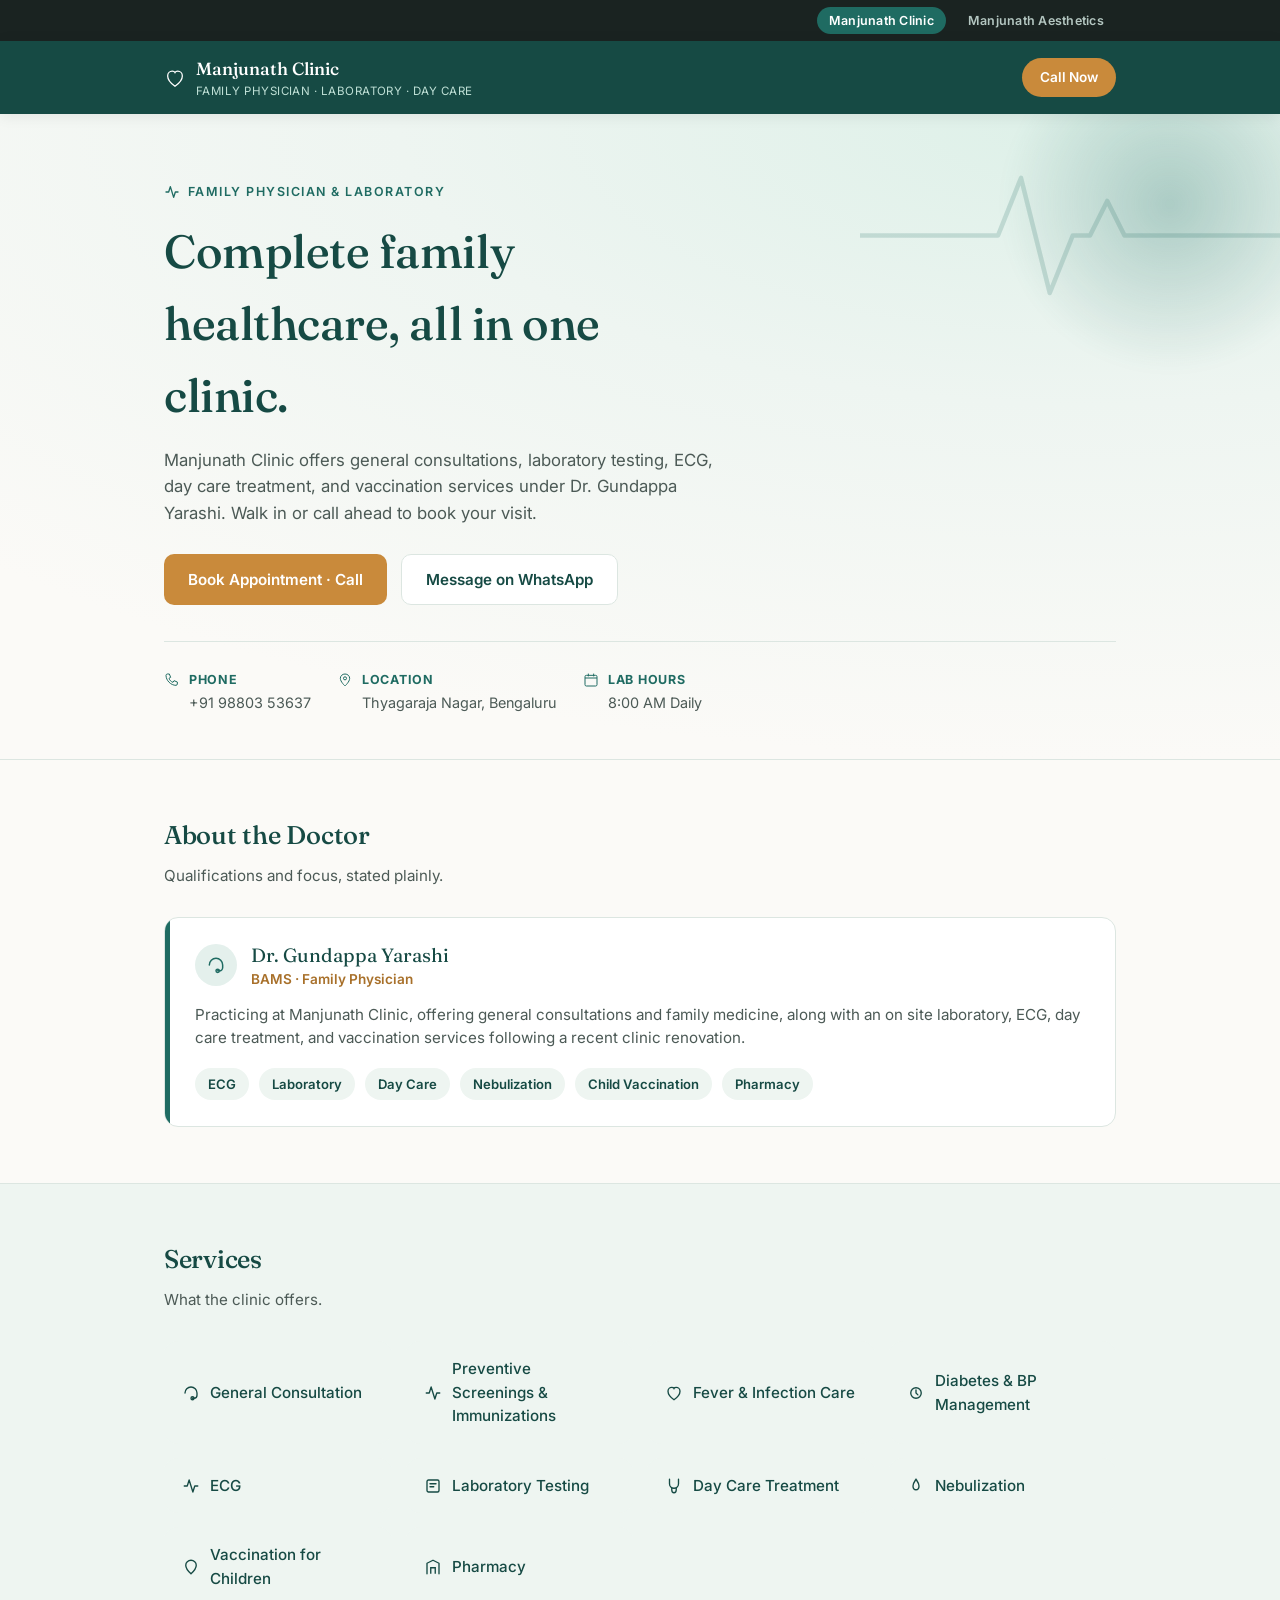
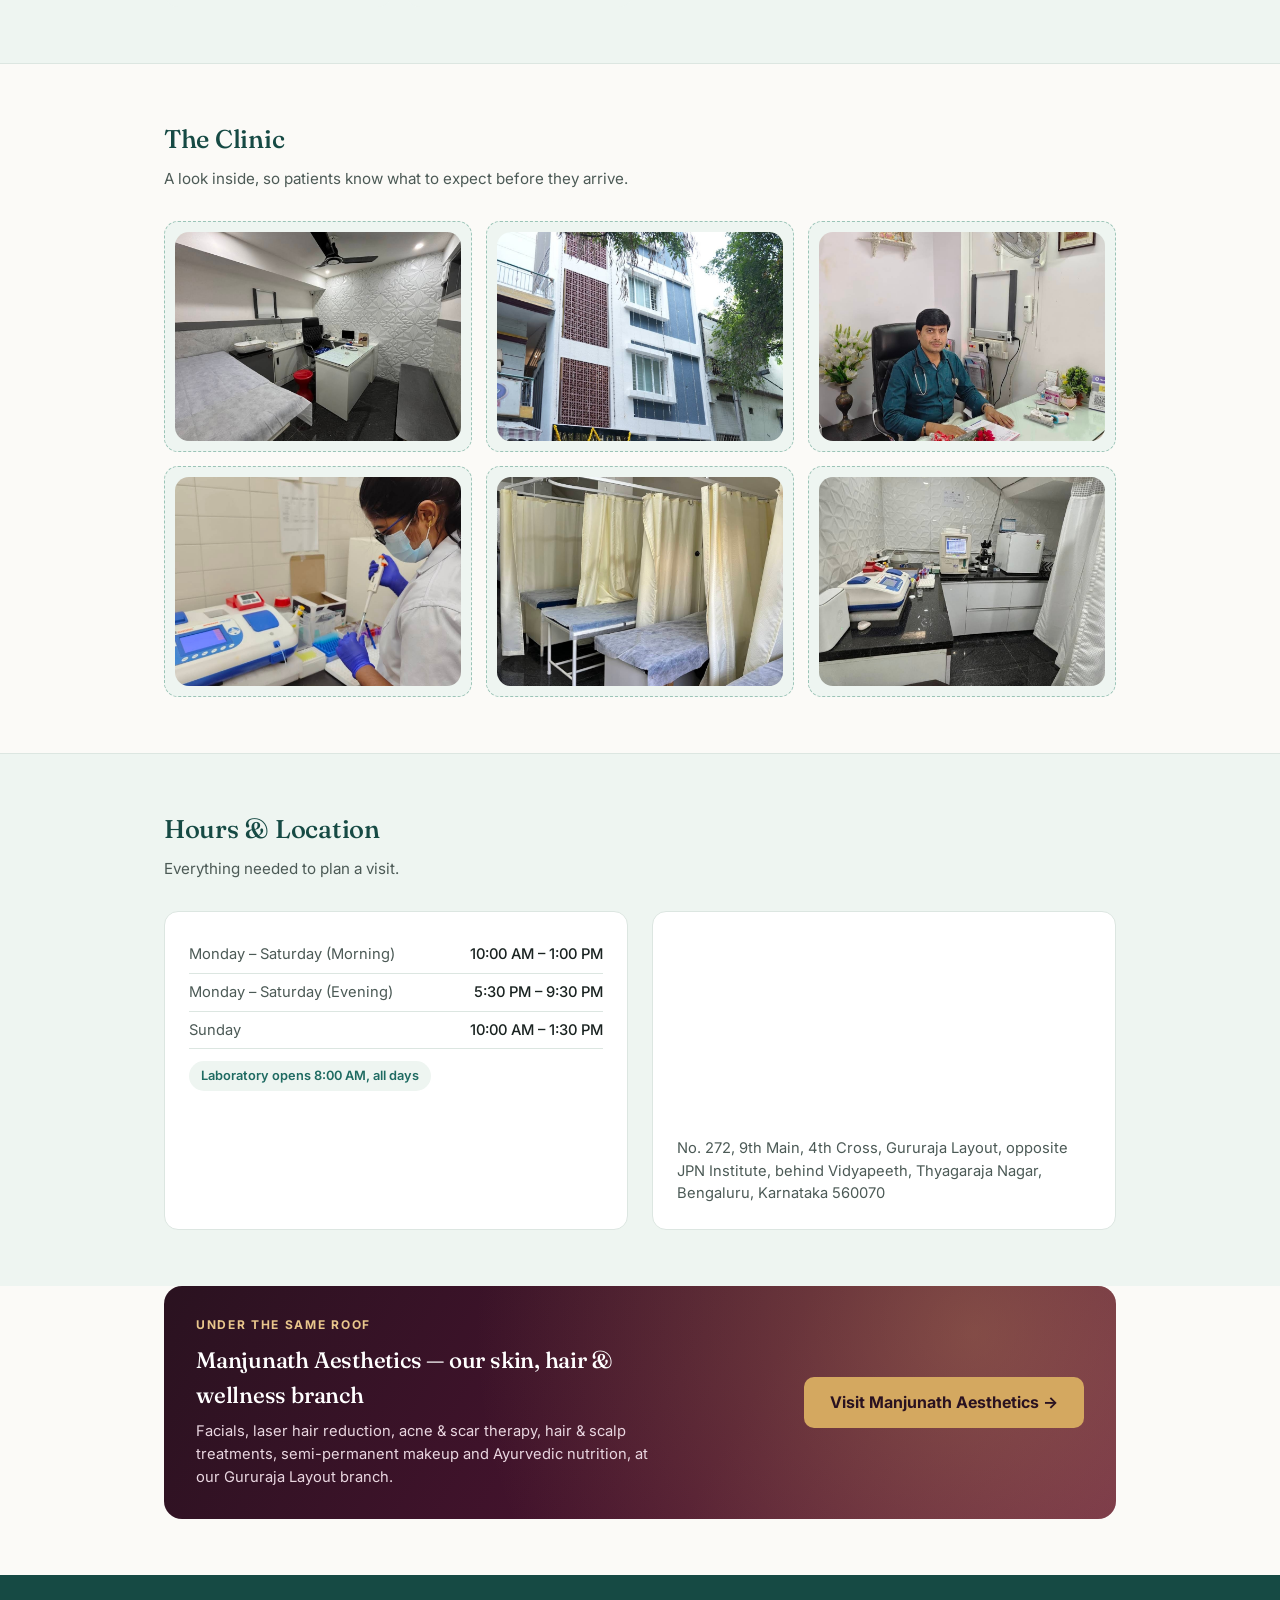
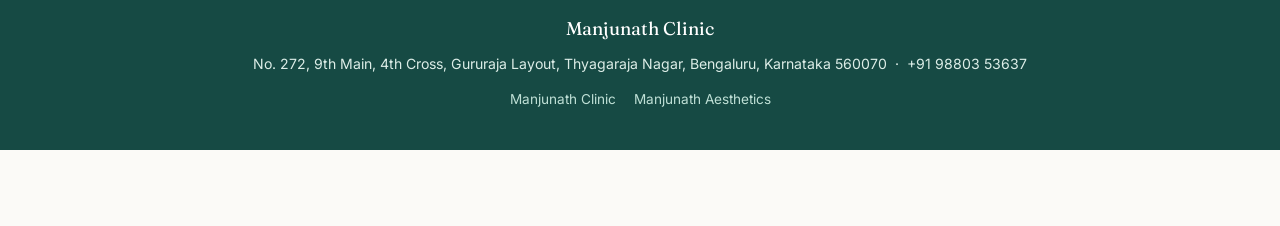
==== index.html @ acb688dc "Add files via upload" ====
<!DOCTYPE html>
<html lang="en">
<head>
<meta charset="UTF-8">
<meta name="viewport" content="width=device-width, initial-scale=1.0">
<title>Manjunath Clinic — Family Physician &amp; Laboratory, Bengaluru</title>
<meta name="description" content="Manjunath Clinic: general consultations, laboratory testing, ECG, day care treatment and vaccination under Dr. Gundappa Yarashi, Thyagaraja Nagar, Bengaluru.">
<link rel="preconnect" href="https://fonts.googleapis.com">
<link rel="preconnect" href="https://fonts.gstatic.com" crossorigin>
<link href="https://fonts.googleapis.com/css2?family=Fraunces:ital,opsz,wght@0,9..144,400;0,9..144,500;0,9..144,600;1,9..144,500&family=Inter:wght@400;500;600;700&display=swap" rel="stylesheet">
<style>
  :root {
    --teal-deep: #164A44;
    --teal-mid: #1F6B62;
    --teal-glow: rgba(31,107,98,0.28);
    --mint-bg: #EEF5F1;
    --paper: #FBFAF7;
    --ink: #1A2321;
    --ink-soft: #4C5A56;
    --amber: #C98A3B;
    --amber-deep: #A8702A;
    --amber-glow: rgba(201,138,59,0.35);
    --line: #DCE6E1;
    --radius: 14px;
  }

  * { box-sizing: border-box; margin: 0; padding: 0; }
  html { scroll-behavior: smooth; }

  body {
    font-family: 'Inter', sans-serif;
    background: var(--paper);
    color: var(--ink);
    line-height: 1.55;
    padding-bottom: 76px;
  }

  h1, h2, h3 { font-family: 'Fraunces', serif; color: var(--teal-deep); letter-spacing: -0.01em; }
  a { color: inherit; }
  img { max-width: 100%; display: block; }

  .wrap { max-width: 1000px; margin: 0 auto; padding: 0 24px; }

  /* ---------- Brand switcher nav ---------- */
  .brand-switch {
    background: var(--ink); color: #cfe3dd; font-size: 0.78rem; letter-spacing: 0.02em;
  }
  .brand-switch .wrap { display: flex; align-items: center; justify-content: flex-end; gap: 10px; padding: 7px 24px; }
  .brand-switch a {
    text-decoration: none; padding: 4px 12px; border-radius: 999px; font-weight: 600;
    transition: background 0.2s ease, color 0.2s ease;
  }
  .brand-switch a.current { background: var(--teal-mid); color: #fff; }
  .brand-switch a:not(.current) { color: #cfe3dd; opacity: 0.85; }
  .brand-switch a:not(.current):hover { opacity: 1; text-decoration: underline; }

  header.top { background: var(--teal-deep); color: #fff; padding: 14px 0; position: sticky; top: 0; z-index: 60; box-shadow: 0 2px 14px rgba(0,0,0,0.08); }
  header.top .wrap { display: flex; justify-content: space-between; align-items: center; gap: 12px; }
  header.top .brand { display: flex; align-items: center; gap: 10px; font-family: 'Fraunces', serif; font-size: 1.1rem; font-weight: 500; }
  header.top .brand span { display: block; font-family: 'Inter', sans-serif; font-size: 0.72rem; color: #BFE0D6; font-weight: 400; letter-spacing: 0.04em; text-transform: uppercase; }

  .call-pill {
    background: var(--amber); color: #fff; padding: 9px 18px; border-radius: 999px;
    font-size: 0.85rem; font-weight: 600; text-decoration: none; white-space: nowrap;
    transition: transform 0.2s ease, box-shadow 0.2s ease; animation: pulseGlow 2.6s ease-in-out infinite;
  }
  .call-pill:hover { transform: translateY(-2px) scale(1.04); }

  .hero {
    position: relative; padding: 68px 0 44px;
    background: radial-gradient(120% 100% at 85% 0%, #DDF0E8 0%, var(--mint-bg) 45%, var(--paper) 100%);
    border-bottom: 1px solid var(--line); overflow: hidden; perspective: 1000px;
  }
  .pulse-bg { position: absolute; top: 18px; right: -40px; width: 460px; max-width: 60%; opacity: 0.18; pointer-events: none; animation: floatY 6s ease-in-out infinite; }
  .hero .inner { position: relative; z-index: 1; transition: transform 0.25s ease-out; will-change: transform; }
  .hero .glow-orb {
    position: absolute; width: 340px; height: 340px; border-radius: 50%;
    background: radial-gradient(circle, var(--teal-glow) 0%, transparent 70%);
    top: -80px; right: -60px; filter: blur(6px); animation: floatY 8s ease-in-out infinite; pointer-events: none;
  }

  @keyframes floatY { 0%, 100% { transform: translateY(0); } 50% { transform: translateY(-14px); } }
  @keyframes pulseGlow { 0%, 100% { box-shadow: 0 0 0 0 var(--amber-glow); } 50% { box-shadow: 0 0 0 10px rgba(201,138,59,0); } }
  @keyframes fadeUp { from { opacity: 0; transform: translateY(18px); } to { opacity: 1; transform: translateY(0); } }
  @media (prefers-reduced-motion: reduce) {
    .pulse-bg, .call-pill, .sticky-call a, .glow-orb { animation: none !important; }
    .hero .inner { transition: none !important; transform: none !important; }
    * { transition: none !important; animation: none !important; }
  }

  .hero .eyebrow { display: inline-flex; align-items: center; gap: 8px; font-size: 0.78rem; text-transform: uppercase; letter-spacing: 0.12em; color: var(--teal-mid); font-weight: 600; margin-bottom: 14px; }
  .hero h1 { font-size: clamp(2rem, 5vw, 2.9rem); font-weight: 500; max-width: 16ch; margin-bottom: 16px; }
  .hero p.lede { font-size: 1.05rem; color: var(--ink-soft); max-width: 52ch; margin-bottom: 28px; }

  .cta-row { display: flex; gap: 14px; flex-wrap: wrap; }
  .btn {
    display: inline-flex; align-items: center; gap: 8px; padding: 13px 24px; border-radius: 10px;
    font-weight: 600; font-size: 0.95rem; text-decoration: none;
    transition: transform 0.2s ease, box-shadow 0.2s ease;
  }
  .btn:hover { transform: translateY(-3px); }
  .btn-primary { background: var(--amber); color: #fff; }
  .btn-primary:hover { box-shadow: 0 14px 26px rgba(168,112,42,0.32); }
  .btn-secondary { background: #fff; color: var(--teal-deep); border: 1.5px solid var(--line); }
  .btn-secondary:hover { box-shadow: 0 10px 20px rgba(22,74,68,0.12); border-color: var(--teal-mid); }

  .strip { display: flex; flex-wrap: wrap; gap: 26px; margin-top: 36px; padding-top: 28px; border-top: 1px solid var(--line); font-size: 0.9rem; color: var(--ink-soft); }
  .strip .item { display: flex; align-items: flex-start; gap: 9px; }
  .strip svg { flex-shrink: 0; margin-top: 2px; }
  .strip div strong { display: block; color: var(--teal-mid); font-size: 0.78rem; text-transform: uppercase; letter-spacing: 0.06em; margin-bottom: 3px; }

  section { padding: 56px 0; }
  section h2 { font-size: 1.6rem; font-weight: 500; margin-bottom: 8px; }
  section .section-note { color: var(--ink-soft); font-size: 0.95rem; margin-bottom: 30px; max-width: 56ch; }

  .reveal { opacity: 0; transform: translateY(22px); transition: opacity 0.7s ease, transform 0.7s ease; }
  .reveal.is-visible { opacity: 1; transform: translateY(0); }

  .about-card {
    position: relative; background: #fff; border: 1px solid var(--line); border-radius: var(--radius);
    padding: 26px 26px 26px 30px; overflow: hidden; display: flex; gap: 24px; flex-wrap: wrap; align-items: flex-start;
    transition: transform 0.25s ease, box-shadow 0.25s ease;
  }
  .about-card::before { content: ""; position: absolute; left: 0; top: 0; bottom: 0; width: 5px; background: var(--teal-mid); }
  .about-card:hover { transform: translateY(-5px); box-shadow: 0 18px 34px rgba(22,74,68,0.14); }
  .about-card .about-photo {
    width: 128px; height: 128px; border-radius: 50%; overflow: hidden; flex-shrink: 0;
    border: 3px solid #fff; box-shadow: 0 0 0 3px var(--mint-bg), 0 10px 24px rgba(22,74,68,0.16);
  }
  .about-card .about-photo img { width: 100%; height: 100%; object-fit: cover; }
  .about-card .about-body { flex: 1; min-width: 220px; }
  .about-card .top-row { display: flex; align-items: flex-start; gap: 14px; margin-bottom: 12px; }
  .about-card .icon-badge {
    width: 42px; height: 42px; border-radius: 999px; background: #E4F0EC;
    display: flex; align-items: center; justify-content: center; flex-shrink: 0; transition: transform 0.25s ease;
  }
  .about-card:hover .icon-badge { transform: scale(1.12) rotate(-4deg); }
  .about-card .name { font-family: 'Fraunces', serif; font-size: 1.2rem; color: var(--teal-deep); line-height: 1.2; }
  .about-card .qual { font-size: 0.85rem; color: var(--amber-deep); font-weight: 600; margin-top: 2px; }
  .about-card p { color: var(--ink-soft); font-size: 0.95rem; }

  .facility-badges { display: flex; flex-wrap: wrap; gap: 10px; margin-top: 18px; }
  .facility-badges span {
    background: var(--mint-bg); color: var(--teal-deep); font-size: 0.82rem; font-weight: 600;
    padding: 6px 13px; border-radius: 999px; transition: transform 0.2s ease, background 0.2s ease;
  }
  .facility-badges span:hover { transform: translateY(-2px); background: #DCEBE4; }

  .services-list { display: grid; grid-template-columns: repeat(auto-fit, minmax(200px, 1fr)); gap: 14px; }
  .service-item {
    display: flex; align-items: center; gap: 10px; background: var(--mint-bg); border-radius: var(--radius);
    padding: 16px 18px; font-size: 0.95rem; font-weight: 500; color: var(--teal-deep);
    transition: transform 0.2s ease, background 0.2s ease, box-shadow 0.2s ease;
  }
  .service-item:hover { transform: translateY(-3px); background: #fff; box-shadow: 0 12px 22px rgba(22,74,68,0.12); }
  .service-item svg { flex-shrink: 0; transition: transform 0.2s ease; }
  .service-item:hover svg { transform: scale(1.12); }

  .gallery { display: grid; grid-template-columns: repeat(3, 1fr); gap: 14px; }
  .gallery .photo {
    aspect-ratio: 4 / 3; border-radius: var(--radius); background: var(--mint-bg);
    border: 1px dashed #9BC4B7; display: flex; align-items: center; justify-content: center;
    color: var(--teal-mid); font-size: 0.8rem; text-align: center; padding: 10px; overflow: hidden;
    transition: transform 0.25s ease, box-shadow 0.25s ease;
  }
  .gallery .photo:hover { transform: translateY(-4px) scale(1.01); box-shadow: 0 16px 28px rgba(22,74,68,0.16); }
  .gallery img { width: 100%; height: 100%; object-fit: cover; border-radius: var(--radius); transition: transform 0.5s ease; }
  .gallery .photo:hover img { transform: scale(1.08); }

  .hours-location { display: grid; grid-template-columns: 1fr 1fr; gap: 24px; }
  .hours-card, .map-card { background: #fff; border: 1px solid var(--line); border-radius: var(--radius); padding: 24px; transition: box-shadow 0.25s ease; }
  .hours-card:hover, .map-card:hover { box-shadow: 0 14px 26px rgba(22,74,68,0.1); }
  .hours-card table { width: 100%; border-collapse: collapse; font-size: 0.92rem; }
  .hours-card td { padding: 7px 0; border-bottom: 1px solid var(--line); color: var(--ink-soft); }
  .hours-card td:last-child { text-align: right; color: var(--ink); font-weight: 500; }
  .hours-card .lab-note { display: inline-block; margin-top: 12px; font-size: 0.8rem; font-weight: 600; color: var(--teal-mid); background: var(--mint-bg); padding: 5px 12px; border-radius: 999px; }
  .map-card iframe { width: 100%; height: 180px; border: 0; border-radius: 10px; margin-bottom: 14px; }
  .map-card address { font-style: normal; color: var(--ink-soft); font-size: 0.92rem; }

  .sister-banner {
    background: linear-gradient(120deg, #2A1220 0%, #4A1330 60%, #6B2545 100%);
    border-radius: 18px; padding: 30px 32px; color: #fff; display: flex; align-items: center;
    justify-content: space-between; gap: 24px; flex-wrap: wrap; position: relative; overflow: hidden;
  }
  .sister-banner::after {
    content: ""; position: absolute; inset: 0; background: radial-gradient(circle at 85% 20%, rgba(212,168,96,0.35), transparent 60%);
  }
  .sister-banner .txt { position: relative; z-index: 1; max-width: 46ch; }
  .sister-banner .txt .eyebrow2 { font-size: 0.75rem; text-transform: uppercase; letter-spacing: 0.14em; color: #E9C68C; font-weight: 700; margin-bottom: 8px; }
  .sister-banner h3 { color: #fff; font-size: 1.4rem; font-weight: 500; margin-bottom: 8px; }
  .sister-banner p { color: #E9D6E0; font-size: 0.92rem; }
  .sister-banner .btn-gold {
    position: relative; z-index: 1; background: #D4A860; color: #2A1220; font-weight: 700; padding: 13px 26px;
    border-radius: 10px; text-decoration: none; white-space: nowrap; transition: transform 0.2s ease, box-shadow 0.2s ease;
  }
  .sister-banner .btn-gold:hover { transform: translateY(-3px); box-shadow: 0 14px 26px rgba(212,168,96,0.4); }

  footer { background: var(--teal-deep); color: #DCEDE7; padding: 40px 0; text-align: center; font-size: 0.88rem; }
  footer .brand { font-family: 'Fraunces', serif; color: #fff; font-size: 1.15rem; margin-bottom: 10px; }
  footer .foot-links { margin-top: 14px; display: flex; justify-content: center; gap: 18px; font-size: 0.85rem; }
  footer .foot-links a { text-decoration: none; color: #BFE0D6; transition: color 0.2s ease; }
  footer .foot-links a:hover { color: #fff; text-decoration: underline; }

  .sticky-call { display: none; position: fixed; bottom: 0; left: 0; right: 0; background: var(--teal-deep); padding: 12px 16px; z-index: 50; box-shadow: 0 -4px 14px rgba(0,0,0,0.12); }
  .sticky-call a { display: block; text-align: center; background: var(--amber); color: #fff; padding: 13px; border-radius: 10px; font-weight: 600; text-decoration: none; font-size: 0.95rem; }

  @media (max-width: 640px) {
    .hours-location { grid-template-columns: 1fr; }
    .gallery { grid-template-columns: repeat(2, 1fr); }
    .sticky-call { display: block; }
    body { padding-bottom: 78px; }
    header.top .call-pill { display: none; }
    .pulse-bg { top: -10px; opacity: 0.12; }
    .about-card { flex-direction: column; align-items: flex-start; }
    .sister-banner { padding: 26px 22px; }
    .brand-switch .wrap { justify-content: center; }
  }
</style>
</head>
<body>

<div class="brand-switch">
  <div class="wrap">
    <a class="current" href="index.html">Manjunath Clinic</a>
    <a href="aesthetics.html">Manjunath Aesthetics</a>
  </div>
</div>

<header class="top">
  <div class="wrap">
    <div class="brand">
      <svg width="22" height="22" viewBox="0 0 24 24" fill="none" xmlns="http://www.w3.org/2000/svg"><path d="M12 21C12 21 4 15.5 4 9.8C4 6.6 6.4 4.5 9 4.5C10.5 4.5 11.6 5.2 12 6C12.4 5.2 13.5 4.5 15 4.5C17.6 4.5 20 6.6 20 9.8C20 15.5 12 21 12 21Z" stroke="#fff" stroke-width="1.4"/></svg>
      <div>Manjunath Clinic<span>Family Physician · Laboratory · Day Care</span></div>
    </div>
    <a class="call-pill" href="tel:+919880353637">Call Now</a>
  </div>
</header>

<section class="hero">
  <div class="glow-orb"></div>
  <svg class="pulse-bg" viewBox="0 0 400 160" fill="none" xmlns="http://www.w3.org/2000/svg">
    <path d="M0 90 H120 L140 40 L165 140 L185 90 L200 90 L215 60 L230 90 H400" stroke="#1F6B62" stroke-width="4" fill="none" stroke-linecap="round" stroke-linejoin="round"/>
  </svg>
  <div class="wrap inner">
    <div class="eyebrow">
      <svg width="16" height="16" viewBox="0 0 24 24" fill="none"><path d="M3 12H7L9.5 4L14.5 20L17 12H21" stroke="#1F6B62" stroke-width="2" stroke-linecap="round" stroke-linejoin="round"/></svg>
      Family Physician &amp; Laboratory
    </div>
    <h1>Complete family healthcare, all in one clinic.</h1>
    <p class="lede">Manjunath Clinic offers general consultations, laboratory testing, ECG, day care treatment, and vaccination services under Dr. Gundappa Yarashi. Walk in or call ahead to book your visit.</p>
    <div class="cta-row">
      <a class="btn btn-primary" href="tel:+919880353637">Book Appointment · Call</a>
      <a class="btn btn-secondary" href="https://wa.me/919880353637" target="_blank" rel="noopener">Message on WhatsApp</a>
    </div>
    <div class="strip">
      <div class="item">
        <svg width="16" height="16" viewBox="0 0 24 24" fill="none"><path d="M3 5C3 3.9 3.9 3 5 3H8L10 8L7.5 9.5C8.5 12.5 10.5 14.5 13.5 15.5L15 13L20 15V18C20 19.1 19.1 20 18 20C10.3 20 3 12.7 3 5Z" stroke="#1F6B62" stroke-width="1.5"/></svg>
        <div><strong>Phone</strong>+91 98803 53637</div>
      </div>
      <div class="item">
        <svg width="16" height="16" viewBox="0 0 24 24" fill="none"><path d="M12 21C12 21 19 14.5 19 9.5C19 5.9 15.9 3 12 3C8.1 3 5 5.9 5 9.5C5 14.5 12 21 12 21Z" stroke="#1F6B62" stroke-width="1.5"/><circle cx="12" cy="9.5" r="2.3" stroke="#1F6B62" stroke-width="1.5"/></svg>
        <div><strong>Location</strong>Thyagaraja Nagar, Bengaluru</div>
      </div>
      <div class="item">
        <svg width="16" height="16" viewBox="0 0 24 24" fill="none"><rect x="3" y="5" width="18" height="16" rx="2" stroke="#1F6B62" stroke-width="1.5"/><path d="M3 9H21" stroke="#1F6B62" stroke-width="1.5"/><path d="M8 3V6" stroke="#1F6B62" stroke-width="1.5" stroke-linecap="round"/><path d="M16 3V6" stroke="#1F6B62" stroke-width="1.5" stroke-linecap="round"/></svg>
        <div><strong>Lab Hours</strong>8:00 AM Daily</div>
      </div>
    </div>
  </div>
</section>

<section id="about">
  <div class="wrap reveal">
    <h2>About the Doctor</h2>
    <p class="section-note">Qualifications and focus, stated plainly.</p>
    <div class="about-card">
      <div class="about-photo"><img src="images/doctor.jpg" alt="Dr. Gundappa Yarashi" onerror="this.parentElement.style.display='none';"></div>
      <div class="about-body">
        <div class="top-row">
          <div class="icon-badge"><svg viewBox="0 0 24 24" fill="none" width="20" height="20"><path d="M4 12C4 7.6 7.6 4 12 4C16.4 4 20 7.6 20 12V15C20 17.2 18.2 19 16 19H14" stroke="#1F6B62" stroke-width="1.8" stroke-linecap="round"/><circle cx="14" cy="19" r="2" stroke="#1F6B62" stroke-width="1.8"/></svg></div>
          <div>
            <div class="name">Dr. Gundappa Yarashi</div>
            <div class="qual">BAMS · Family Physician</div>
          </div>
        </div>
        <p>Practicing at Manjunath Clinic, offering general consultations and family medicine, along with an on site laboratory, ECG, day care treatment, and vaccination services following a recent clinic renovation.</p>
        <div class="facility-badges">
          <span>ECG</span>
          <span>Laboratory</span>
          <span>Day Care</span>
          <span>Nebulization</span>
          <span>Child Vaccination</span>
          <span>Pharmacy</span>
        </div>
      </div>
    </div>
  </div>
</section>

<section id="services" style="background:var(--mint-bg); border-top:1px solid var(--line); border-bottom:1px solid var(--line);">
  <div class="wrap reveal">
    <h2>Services</h2>
    <p class="section-note">What the clinic offers.</p>
    <div class="services-list">
      <div class="service-item"><svg width="18" height="18" viewBox="0 0 24 24" fill="none"><path d="M4 12C4 7.6 7.6 4 12 4C16.4 4 20 7.6 20 12V15C20 17.2 18.2 19 16 19H14" stroke="#164A44" stroke-width="1.8" stroke-linecap="round"/><circle cx="14" cy="19" r="2" stroke="#164A44" stroke-width="1.8"/></svg>General Consultation</div>
      <div class="service-item"><svg width="18" height="18" viewBox="0 0 24 24" fill="none"><path d="M3 12H7L9.5 4L14.5 20L17 12H21" stroke="#164A44" stroke-width="1.8" stroke-linecap="round" stroke-linejoin="round"/></svg>Preventive Screenings &amp; Immunizations</div>
      <div class="service-item"><svg width="18" height="18" viewBox="0 0 24 24" fill="none"><path d="M12 21C12 21 4 15.5 4 9.8C4 6.6 6.4 4.5 9 4.5C10.5 4.5 11.6 5.2 12 6C12.4 5.2 13.5 4.5 15 4.5C17.6 4.5 20 6.6 20 9.8C20 15.5 12 21 12 21Z" stroke="#164A44" stroke-width="1.8"/></svg>Fever &amp; Infection Care</div>
      <div class="service-item"><svg width="18" height="18" viewBox="0 0 24 24" fill="none"><circle cx="12" cy="12" r="7" stroke="#164A44" stroke-width="1.8"/><path d="M12 8V12L14.5 14.5" stroke="#164A44" stroke-width="1.8" stroke-linecap="round"/></svg>Diabetes &amp; BP Management</div>
      <div class="service-item"><svg width="18" height="18" viewBox="0 0 24 24" fill="none"><path d="M3 12H7L9.5 4L14.5 20L17 12H21" stroke="#164A44" stroke-width="1.8" stroke-linecap="round" stroke-linejoin="round"/></svg>ECG</div>
      <div class="service-item"><svg width="18" height="18" viewBox="0 0 24 24" fill="none"><rect x="4" y="4" width="16" height="16" rx="2" stroke="#164A44" stroke-width="1.8"/><path d="M8 9H16M8 13H13" stroke="#164A44" stroke-width="1.8" stroke-linecap="round"/></svg>Laboratory Testing</div>
      <div class="service-item"><svg width="18" height="18" viewBox="0 0 24 24" fill="none"><path d="M6 3V9C6 12.3 8.7 15 12 15C15.3 15 18 12.3 18 9V3" stroke="#164A44" stroke-width="1.8" stroke-linecap="round"/><path d="M9 15V17C9 19.2 10.3 21 12 21C13.7 21 15 19.2 15 17V15" stroke="#164A44" stroke-width="1.8" stroke-linecap="round"/></svg>Day Care Treatment</div>
      <div class="service-item"><svg width="18" height="18" viewBox="0 0 24 24" fill="none"><path d="M12 3C10 6 8 8.5 8 12C8 15 10 17 12 17C14 17 16 15 16 12C16 8.5 14 6 12 3Z" stroke="#164A44" stroke-width="1.8"/></svg>Nebulization</div>
      <div class="service-item"><svg width="18" height="18" viewBox="0 0 24 24" fill="none"><path d="M12 21C12 21 19 14.5 19 9.5C19 5.9 15.9 3 12 3C8.1 3 5 5.9 5 9.5C5 14.5 12 21 12 21Z" stroke="#164A44" stroke-width="1.8"/></svg>Vaccination for Children</div>
      <div class="service-item"><svg width="18" height="18" viewBox="0 0 24 24" fill="none"><path d="M4 21V7L12 3L20 7V21" stroke="#164A44" stroke-width="1.8" stroke-linecap="round" stroke-linejoin="round"/><path d="M9 21V13H15V21" stroke="#164A44" stroke-width="1.8"/></svg>Pharmacy</div>
    </div>
  </div>
</section>

<section id="gallery">
  <div class="wrap reveal">
    <h2>The Clinic</h2>
    <p class="section-note">A look inside, so patients know what to expect before they arrive.</p>
    <div class="gallery">
      <div class="photo"><img src="images/photo1.jpg" alt="Clinic photo" onerror="this.style.display='none'; this.parentElement.innerText='Add images/photo1.jpg';"></div>
      <div class="photo"><img src="images/photo2.jpg" alt="Clinic photo" onerror="this.style.display='none'; this.parentElement.innerText='Add images/photo2.jpg';"></div>
      <div class="photo"><img src="images/photo3.jpg" alt="Clinic photo" onerror="this.style.display='none'; this.parentElement.innerText='Add images/photo3.jpg';"></div>
      <div class="photo"><img src="images/photo4.jpg" alt="Clinic photo" onerror="this.style.display='none'; this.parentElement.innerText='Add images/photo4.jpg';"></div>
      <div class="photo"><img src="images/photo5.jpg" alt="Clinic photo" onerror="this.style.display='none'; this.parentElement.innerText='Add images/photo5.jpg';"></div>
      <div class="photo"><img src="images/photo6.jpg" alt="Clinic photo" onerror="this.style.display='none'; this.parentElement.innerText='Add images/photo6.jpg';"></div>
    </div>
  </div>
</section>

<section id="visit" style="background:var(--mint-bg); border-top:1px solid var(--line);">
  <div class="wrap reveal">
    <h2>Hours &amp; Location</h2>
    <p class="section-note">Everything needed to plan a visit.</p>
    <div class="hours-location">
      <div class="hours-card">
        <table>
          <tr><td>Monday – Saturday (Morning)</td><td>10:00 AM – 1:00 PM</td></tr>
          <tr><td>Monday – Saturday (Evening)</td><td>5:30 PM – 9:30 PM</td></tr>
          <tr><td>Sunday</td><td>10:00 AM – 1:30 PM</td></tr>
        </table>
        <span class="lab-note">Laboratory opens 8:00 AM, all days</span>
      </div>
      <div class="map-card">
        <iframe loading="lazy" src="https://maps.google.com/maps?q=Manjunath%20Clinic%20272%209th%20Main%204th%20Cross%20Gururaja%20Layout%20Thyagaraja%20Nagar%20Bengaluru&t=&z=15&ie=UTF8&iwloc=&output=embed"></iframe>
        <address>No. 272, 9th Main, 4th Cross, Gururaja Layout, opposite JPN Institute, behind Vidyapeeth, Thyagaraja Nagar, Bengaluru, Karnataka 560070</address>
      </div>
    </div>
  </div>
</section>

<section id="sister-clinic" style="padding-top: 0;">
  <div class="wrap reveal">
    <div class="sister-banner">
      <div class="txt">
        <div class="eyebrow2">Under the Same Roof</div>
        <h3>Manjunath Aesthetics — our skin, hair &amp; wellness branch</h3>
        <p>Facials, laser hair reduction, acne &amp; scar therapy, hair &amp; scalp treatments, semi-permanent makeup and Ayurvedic nutrition, at our Gururaja Layout branch.</p>
      </div>
      <a class="btn-gold" href="aesthetics.html">Visit Manjunath Aesthetics →</a>
    </div>
  </div>
</section>

<footer>
  <div class="wrap">
    <div class="brand">Manjunath Clinic</div>
    <p>No. 272, 9th Main, 4th Cross, Gururaja Layout, Thyagaraja Nagar, Bengaluru, Karnataka 560070 &nbsp;·&nbsp; +91 98803 53637</p>
    <div class="foot-links">
      <a href="index.html">Manjunath Clinic</a>
      <a href="aesthetics.html">Manjunath Aesthetics</a>
    </div>
  </div>
</footer>

<div class="sticky-call">
  <a href="tel:+919880353637">Call to Book Appointment</a>
</div>

<script>
(function () {
  var hero = document.querySelector('.hero');
  var inner = document.querySelector('.hero .inner');
  if (hero && inner && window.matchMedia('(prefers-reduced-motion: reduce)').matches === false && window.matchMedia('(pointer: fine)').matches) {
    hero.addEventListener('mousemove', function (e) {
      var rect = hero.getBoundingClientRect();
      var x = (e.clientX - rect.left) / rect.width - 0.5;
      var y = (e.clientY - rect.top) / rect.height - 0.5;
      inner.style.transform = 'perspective(1000px) rotateY(' + (x * 3) + 'deg) rotateX(' + (y * -3) + 'deg)';
    });
    hero.addEventListener('mouseleave', function () {
      inner.style.transform = 'perspective(1000px) rotateY(0deg) rotateX(0deg)';
    });
  }

  // Scroll reveal
  var reveals = document.querySelectorAll('.reveal');
  if ('IntersectionObserver' in window) {
    var io = new IntersectionObserver(function (entries) {
      entries.forEach(function (entry) {
        if (entry.isIntersecting) {
          entry.target.classList.add('is-visible');
          io.unobserve(entry.target);
        }
      });
    }, { threshold: 0.12 });
    reveals.forEach(function (el) { io.observe(el); });
  } else {
    reveals.forEach(function (el) { el.classList.add('is-visible'); });
  }
})();
</script>

</body>
</html>
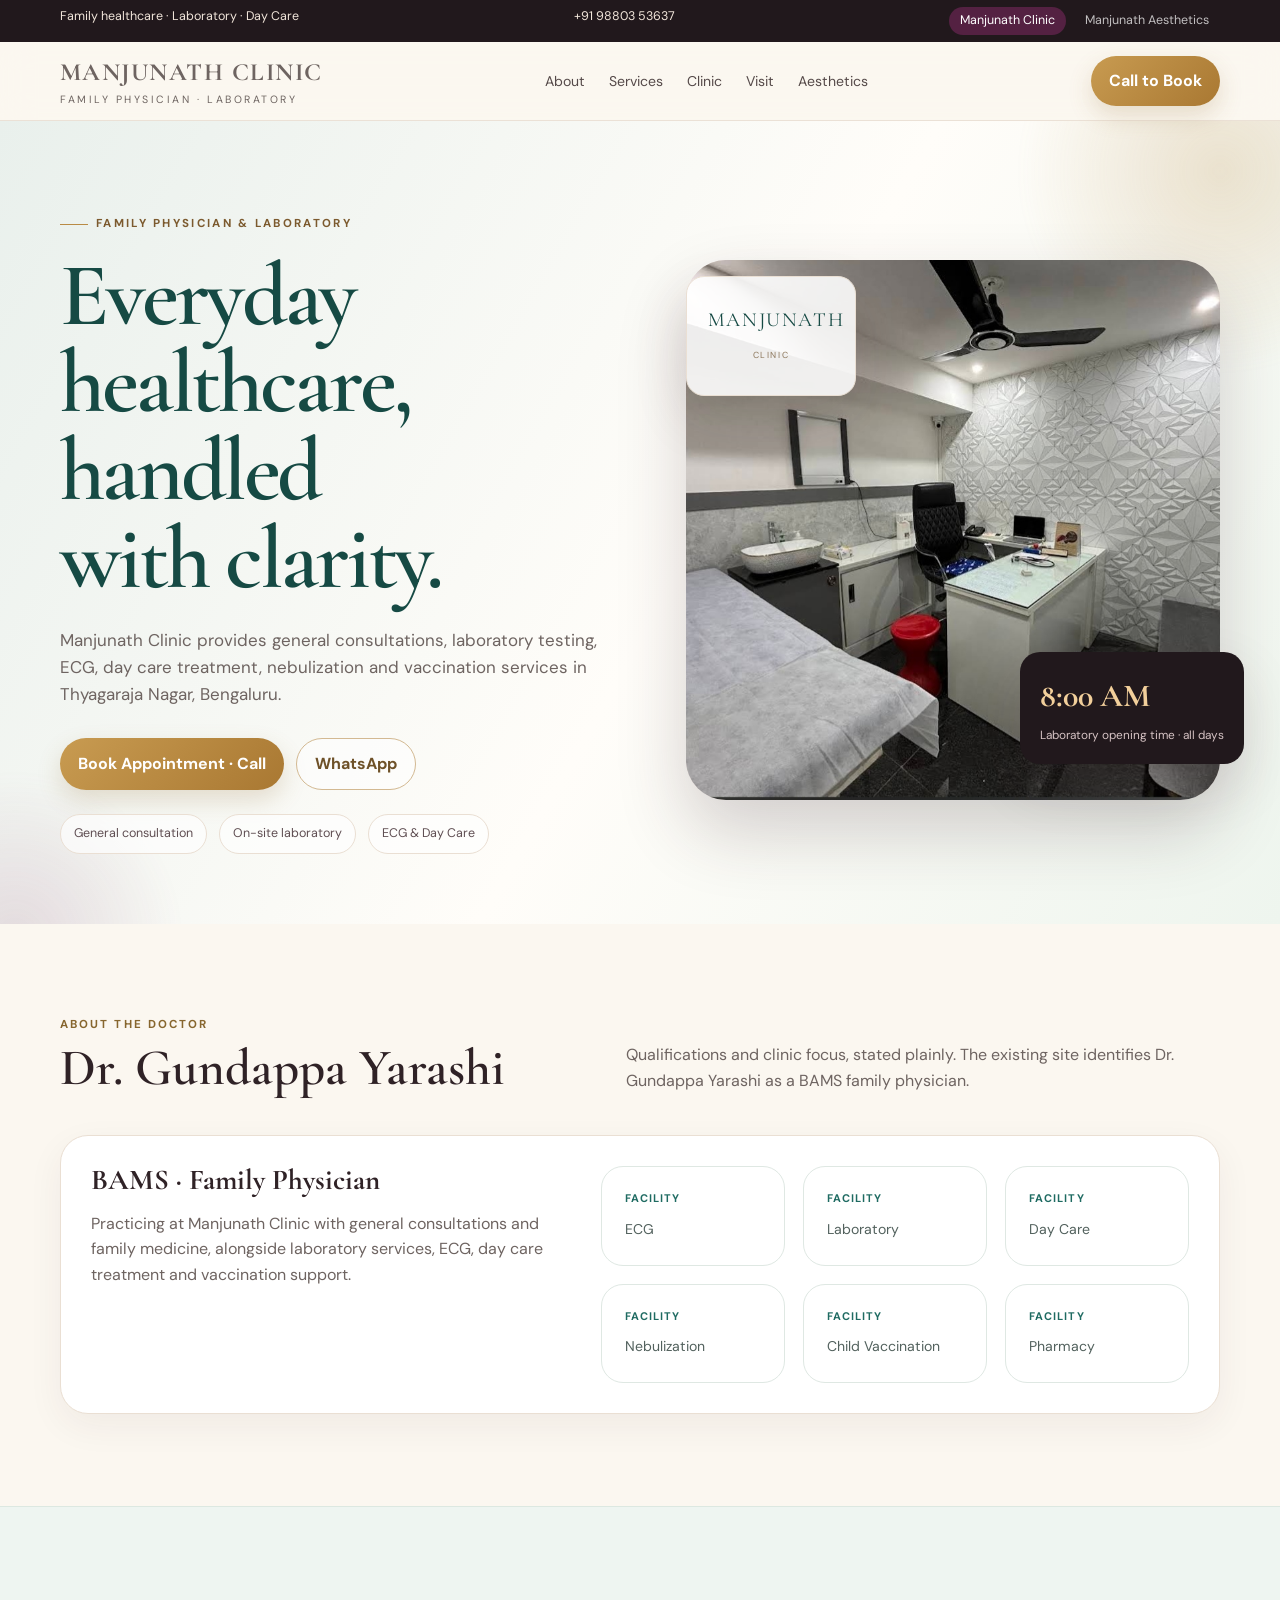
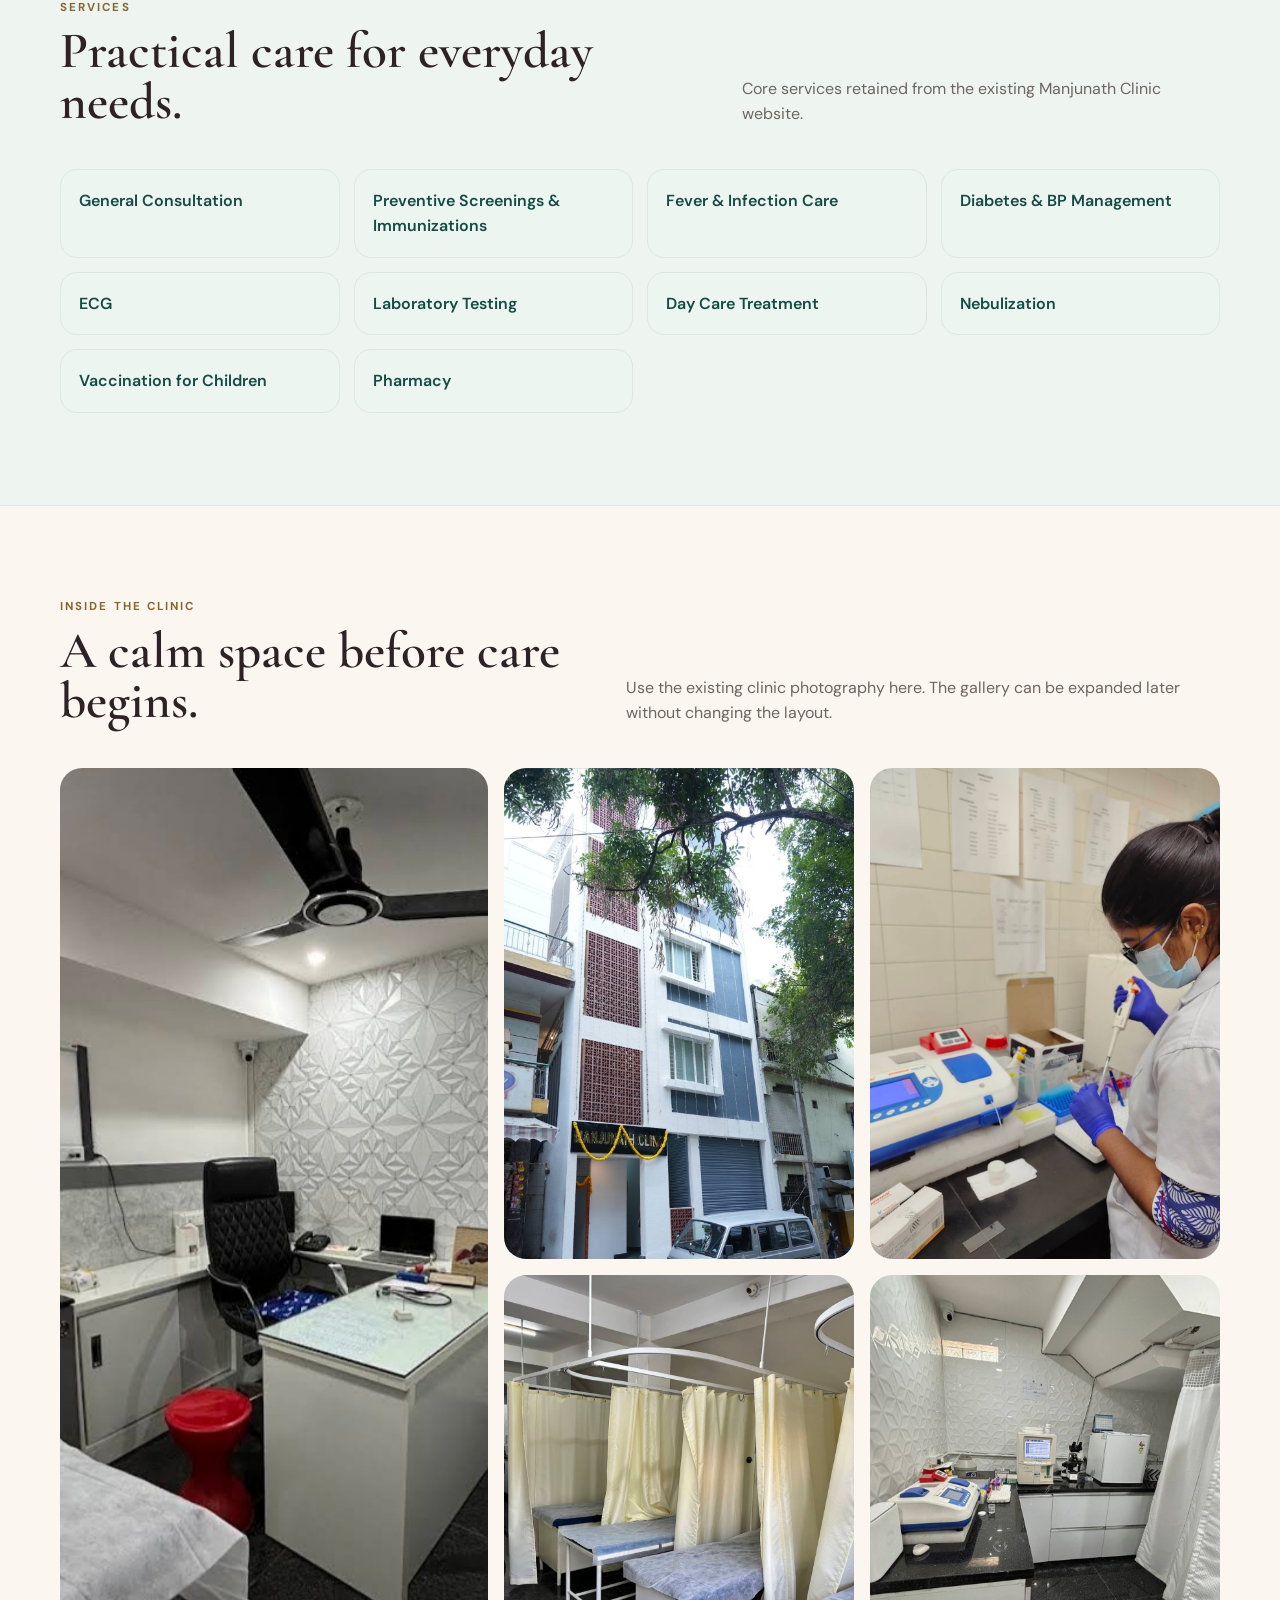
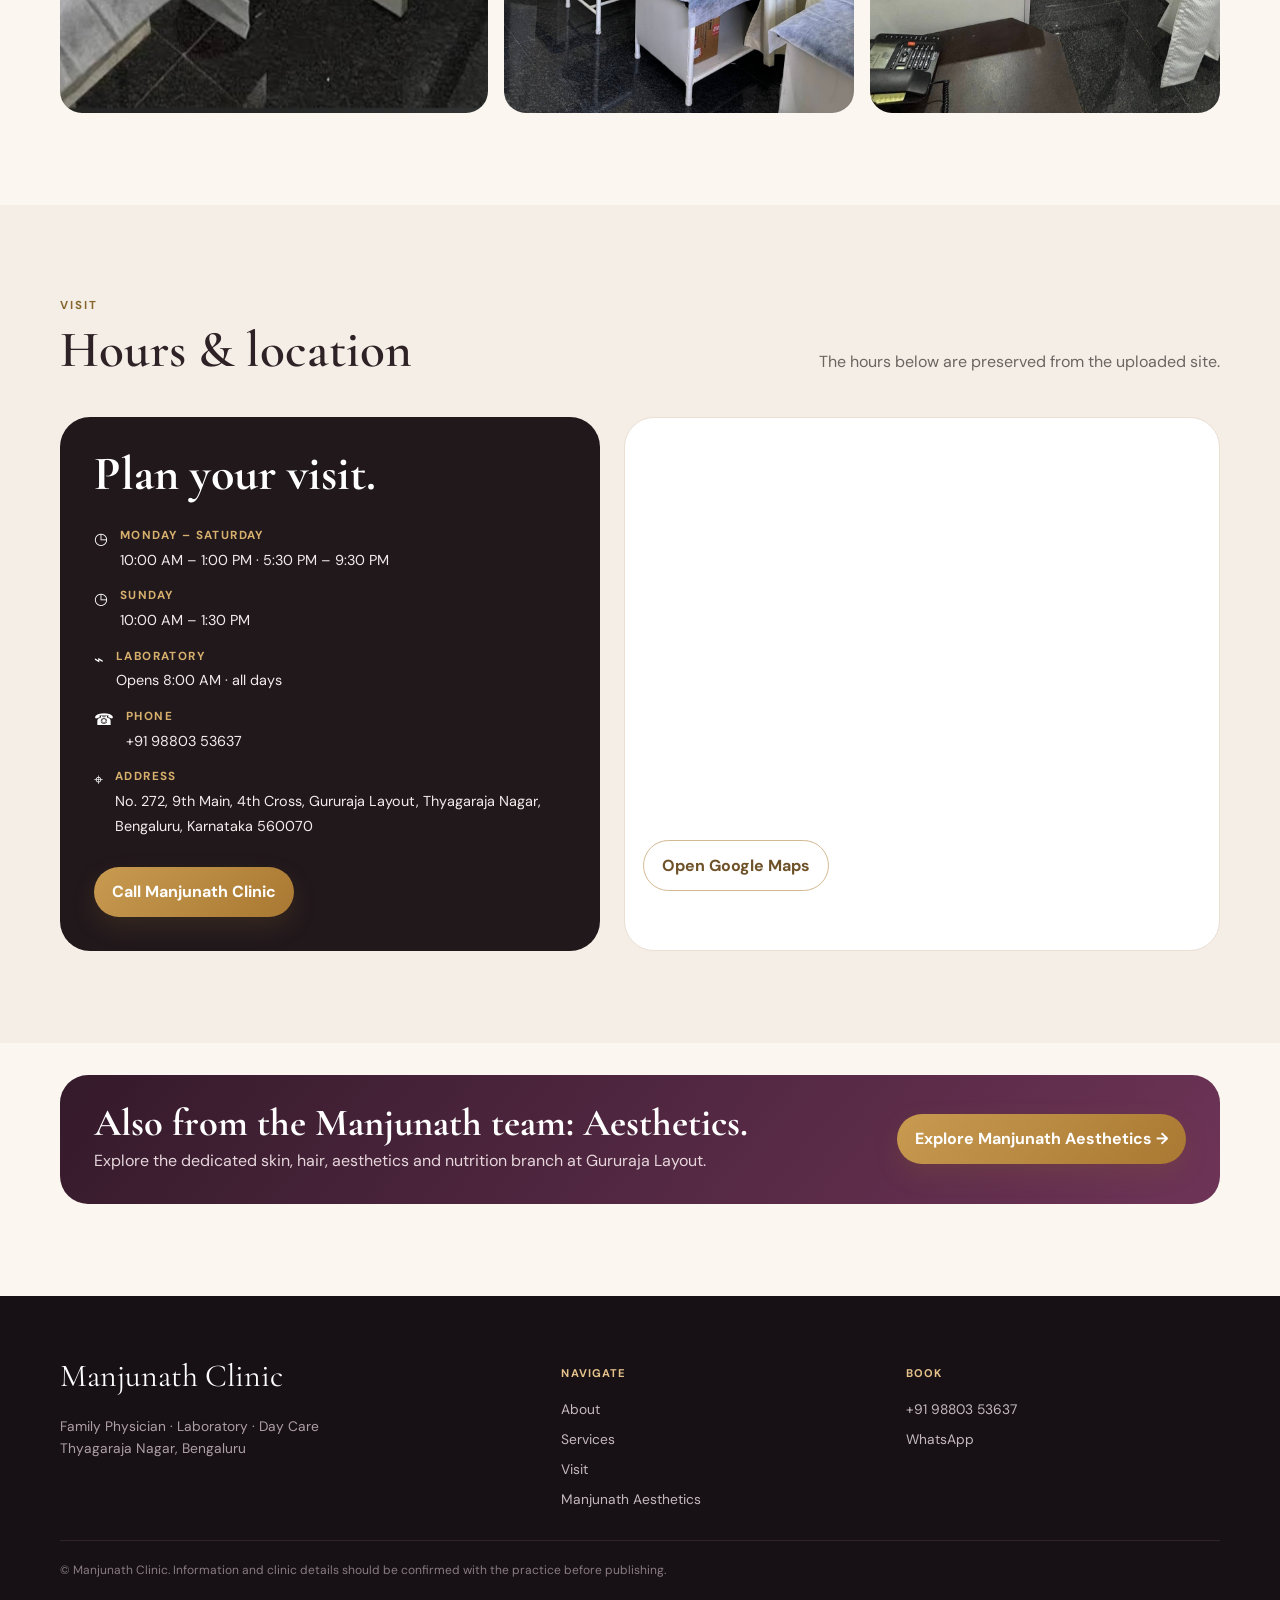
==== commit 0277d8bd: "Add files via upload" ====
--- a/index.html
+++ b/index.html
@@ -1,418 +1,39 @@
-<!DOCTYPE html>
+<!doctype html>
 <html lang="en">
 <head>
-<meta charset="UTF-8">
-<meta name="viewport" content="width=device-width, initial-scale=1.0">
-<title>Manjunath Clinic — Family Physician &amp; Laboratory, Bengaluru</title>
-<meta name="description" content="Manjunath Clinic: general consultations, laboratory testing, ECG, day care treatment and vaccination under Dr. Gundappa Yarashi, Thyagaraja Nagar, Bengaluru.">
-<link rel="preconnect" href="https://fonts.googleapis.com">
-<link rel="preconnect" href="https://fonts.gstatic.com" crossorigin>
-<link href="https://fonts.googleapis.com/css2?family=Fraunces:ital,opsz,wght@0,9..144,400;0,9..144,500;0,9..144,600;1,9..144,500&family=Inter:wght@400;500;600;700&display=swap" rel="stylesheet">
-<style>
-  :root {
-    --teal-deep: #164A44;
-    --teal-mid: #1F6B62;
-    --teal-glow: rgba(31,107,98,0.28);
-    --mint-bg: #EEF5F1;
-    --paper: #FBFAF7;
-    --ink: #1A2321;
-    --ink-soft: #4C5A56;
-    --amber: #C98A3B;
-    --amber-deep: #A8702A;
-    --amber-glow: rgba(201,138,59,0.35);
-    --line: #DCE6E1;
-    --radius: 14px;
-  }
+  <meta charset="utf-8">
+  <meta name="viewport" content="width=device-width, initial-scale=1">
+  <title>Manjunath Clinic | Family Physician & Laboratory | Bengaluru</title>
+  <meta name="description" content="Manjunath Clinic in Thyagaraja Nagar, Bengaluru — general consultations, laboratory testing, ECG, day care, nebulization and vaccination services.">
+  <link rel="stylesheet" href="styles.css">
+</head>
+<body data-page="clinic">
+  <div class="utility"><div class="container"><span>Family healthcare · Laboratory · Day Care</span><span class="phone-top">+91 98803 53637</span><nav class="brand-switch"><a data-page-link="clinic" href="index.html">Manjunath Clinic</a><a data-page-link="aesthetics" href="aesthetics.html">Manjunath Aesthetics</a></nav></div></div>
+  <header class="nav"><div class="container inner">
+    <a class="wordmark" href="index.html"><span><strong>Manjunath Clinic</strong><span>Family Physician · Laboratory</span></span></a>
+    <nav class="navlinks"><a href="#about">About</a><a href="#services">Services</a><a href="#clinic">Clinic</a><a href="#visit">Visit</a><a href="#aesthetics">Aesthetics</a></nav>
+    <a class="cta cta-gold" href="tel:+919880353637">Call to Book</a>
+  </div></header>
 
-  * { box-sizing: border-box; margin: 0; padding: 0; }
-  html { scroll-behavior: smooth; }
+  <main>
+    <section class="hero clinic-hero"><div class="container hero-grid">
+      <div class="reveal"><div class="eyebrow">Family Physician & Laboratory</div><h1>Everyday healthcare, handled with clarity.</h1><p class="lead">Manjunath Clinic provides general consultations, laboratory testing, ECG, day care treatment, nebulization and vaccination services in Thyagaraja Nagar, Bengaluru.</p><div class="hero-actions"><a class="cta cta-gold" href="tel:+919880353637">Book Appointment · Call</a><a class="cta cta-outline" href="https://wa.me/919880353637" target="_blank" rel="noopener">WhatsApp</a></div><div class="hero-badges"><span class="hero-badge">General consultation</span><span class="hero-badge">On-site laboratory</span><span class="hero-badge">ECG & Day Care</span></div></div>
+      <div class="hero-visual reveal"><div class="hero-logo-card"><div style="padding:14px 8px;text-align:center;color:#164a44;font-family:'Cormorant Garamond',serif;font-size:1.25rem;letter-spacing:.08em">MANJUNATH<br><span style="font-family:'DM Sans',sans-serif;font-size:.55rem;letter-spacing:.18em;color:#8c775b">CLINIC</span></div></div><div class="hero-photo"><img src="images/photo1.jpg" alt="Manjunath Clinic interior"></div><div class="floating-stat"><strong>8:00 AM</strong><span>Laboratory opening time · all days</span></div></div>
+    </div></section>
 
-  body {
-    font-family: 'Inter', sans-serif;
-    background: var(--paper);
-    color: var(--ink);
-    line-height: 1.55;
-    padding-bottom: 76px;
-  }
+    <section id="about"><div class="container reveal"><div class="section-head"><div><div class="kicker">About the doctor</div><h2>Dr. Gundappa Yarashi</h2></div><p>Qualifications and clinic focus, stated plainly. The existing site identifies Dr. Gundappa Yarashi as a BAMS family physician.</p></div><div class="panel"><div class="split"><div><h3>BAMS · Family Physician</h3><p>Practicing at Manjunath Clinic with general consultations and family medicine, alongside laboratory services, ECG, day care treatment and vaccination support.</p></div><div class="clinic-cards"><div class="clinic-card"><b>Facility</b><span>ECG</span></div><div class="clinic-card"><b>Facility</b><span>Laboratory</span></div><div class="clinic-card"><b>Facility</b><span>Day Care</span></div><div class="clinic-card"><b>Facility</b><span>Nebulization</span></div><div class="clinic-card"><b>Facility</b><span>Child Vaccination</span></div><div class="clinic-card"><b>Facility</b><span>Pharmacy</span></div></div></div></div></div></section>
 
-  h1, h2, h3 { font-family: 'Fraunces', serif; color: var(--teal-deep); letter-spacing: -0.01em; }
-  a { color: inherit; }
-  img { max-width: 100%; display: block; }
+    <section id="services" style="background:#eef5f1;border-block:1px solid #dce8e1"><div class="container reveal"><div class="section-head"><div><div class="kicker">Services</div><h2>Practical care for everyday needs.</h2></div><p>Core services retained from the existing Manjunath Clinic website.</p></div><div class="clinic-service-grid"><div class="clinic-service">General Consultation</div><div class="clinic-service">Preventive Screenings & Immunizations</div><div class="clinic-service">Fever & Infection Care</div><div class="clinic-service">Diabetes & BP Management</div><div class="clinic-service">ECG</div><div class="clinic-service">Laboratory Testing</div><div class="clinic-service">Day Care Treatment</div><div class="clinic-service">Nebulization</div><div class="clinic-service">Vaccination for Children</div><div class="clinic-service">Pharmacy</div></div></div></section>
 
-  .wrap { max-width: 1000px; margin: 0 auto; padding: 0 24px; }
+    <section id="clinic"><div class="container reveal"><div class="section-head"><div><div class="kicker">Inside the clinic</div><h2>A calm space before care begins.</h2></div><p>Use the existing clinic photography here. The gallery can be expanded later without changing the layout.</p></div><div class="gallery"><div class="gallery-item tall"><img src="images/photo1.jpg" alt="Manjunath Clinic interior"></div><div class="gallery-item"><img src="images/photo2.jpg" alt="Manjunath Clinic treatment space"></div><div class="gallery-item"><img src="images/photo3.jpg" alt="Manjunath Clinic interior"></div><div class="gallery-item"><img src="images/photo4.jpg" alt="Manjunath Clinic interior"></div><div class="gallery-item"><img src="images/photo5.jpg" alt="Manjunath Clinic interior"></div></div></div></section>
 
-  /* ---------- Brand switcher nav ---------- */
-  .brand-switch {
-    background: var(--ink); color: #cfe3dd; font-size: 0.78rem; letter-spacing: 0.02em;
-  }
-  .brand-switch .wrap { display: flex; align-items: center; justify-content: flex-end; gap: 10px; padding: 7px 24px; }
-  .brand-switch a {
-    text-decoration: none; padding: 4px 12px; border-radius: 999px; font-weight: 600;
-    transition: background 0.2s ease, color 0.2s ease;
-  }
-  .brand-switch a.current { background: var(--teal-mid); color: #fff; }
-  .brand-switch a:not(.current) { color: #cfe3dd; opacity: 0.85; }
-  .brand-switch a:not(.current):hover { opacity: 1; text-decoration: underline; }
+    <section id="visit" style="background:#f4eee7"><div class="container reveal"><div class="section-head"><div><div class="kicker">Visit</div><h2>Hours & location</h2></div><p>The hours below are preserved from the uploaded site.</p></div><div class="contact-wrap"><div class="contact-card"><h2>Plan your visit.</h2><div class="contact-list"><div class="contact-line"><div>◷</div><div><b>Monday – Saturday</b><span>10:00 AM – 1:00 PM · 5:30 PM – 9:30 PM</span></div></div><div class="contact-line"><div>◷</div><div><b>Sunday</b><span>10:00 AM – 1:30 PM</span></div></div><div class="contact-line"><div>⌁</div><div><b>Laboratory</b><span>Opens 8:00 AM · all days</span></div></div><div class="contact-line"><div>☎</div><div><b>Phone</b><span>+91 98803 53637</span></div></div><div class="contact-line"><div>⌖</div><div><b>Address</b><span>No. 272, 9th Main, 4th Cross, Gururaja Layout, Thyagaraja Nagar, Bengaluru, Karnataka 560070</span></div></div></div><a class="cta cta-gold" href="tel:+919880353637">Call Manjunath Clinic</a></div><div class="map-card"><iframe loading="lazy" src="https://maps.google.com/maps?q=Manjunath%20Clinic%20272%209th%20Main%204th%20Cross%20Gururaja%20Layout%20Thyagaraja%20Nagar%20Bengaluru&t=&z=15&ie=UTF8&iwloc=&output=embed" title="Manjunath Clinic map"></iframe><div class="map-actions"><a class="cta cta-outline" href="https://maps.google.com/?q=Manjunath%20Clinic%20272%209th%20Main%204th%20Cross%20Gururaja%20Layout%20Thyagaraja%20Nagar%20Bengaluru" target="_blank" rel="noopener">Open Google Maps</a></div></div></div></div></section>
 
-  header.top { background: var(--teal-deep); color: #fff; padding: 14px 0; position: sticky; top: 0; z-index: 60; box-shadow: 0 2px 14px rgba(0,0,0,0.08); }
-  header.top .wrap { display: flex; justify-content: space-between; align-items: center; gap: 12px; }
-  header.top .brand { display: flex; align-items: center; gap: 10px; font-family: 'Fraunces', serif; font-size: 1.1rem; font-weight: 500; }
-  header.top .brand span { display: block; font-family: 'Inter', sans-serif; font-size: 0.72rem; color: #BFE0D6; font-weight: 400; letter-spacing: 0.04em; text-transform: uppercase; }
+    <section id="aesthetics" style="padding-top:32px"><div class="container reveal"><div class="switch-banner"><div><h3>Also from the Manjunath team: Aesthetics.</h3><p>Explore the dedicated skin, hair, aesthetics and nutrition branch at Gururaja Layout.</p></div><a class="cta cta-gold" href="aesthetics.html">Explore Manjunath Aesthetics →</a></div></div></section>
+  </main>
 
-  .call-pill {
-    background: var(--amber); color: #fff; padding: 9px 18px; border-radius: 999px;
-    font-size: 0.85rem; font-weight: 600; text-decoration: none; white-space: nowrap;
-    transition: transform 0.2s ease, box-shadow 0.2s ease; animation: pulseGlow 2.6s ease-in-out infinite;
-  }
-  .call-pill:hover { transform: translateY(-2px) scale(1.04); }
-
-  .hero {
-    position: relative; padding: 68px 0 44px;
-    background: radial-gradient(120% 100% at 85% 0%, #DDF0E8 0%, var(--mint-bg) 45%, var(--paper) 100%);
-    border-bottom: 1px solid var(--line); overflow: hidden; perspective: 1000px;
-  }
-  .pulse-bg { position: absolute; top: 18px; right: -40px; width: 460px; max-width: 60%; opacity: 0.18; pointer-events: none; animation: floatY 6s ease-in-out infinite; }
-  .hero .inner { position: relative; z-index: 1; transition: transform 0.25s ease-out; will-change: transform; }
-  .hero .glow-orb {
-    position: absolute; width: 340px; height: 340px; border-radius: 50%;
-    background: radial-gradient(circle, var(--teal-glow) 0%, transparent 70%);
-    top: -80px; right: -60px; filter: blur(6px); animation: floatY 8s ease-in-out infinite; pointer-events: none;
-  }
-
-  @keyframes floatY { 0%, 100% { transform: translateY(0); } 50% { transform: translateY(-14px); } }
-  @keyframes pulseGlow { 0%, 100% { box-shadow: 0 0 0 0 var(--amber-glow); } 50% { box-shadow: 0 0 0 10px rgba(201,138,59,0); } }
-  @keyframes fadeUp { from { opacity: 0; transform: translateY(18px); } to { opacity: 1; transform: translateY(0); } }
-  @media (prefers-reduced-motion: reduce) {
-    .pulse-bg, .call-pill, .sticky-call a, .glow-orb { animation: none !important; }
-    .hero .inner { transition: none !important; transform: none !important; }
-    * { transition: none !important; animation: none !important; }
-  }
-
-  .hero .eyebrow { display: inline-flex; align-items: center; gap: 8px; font-size: 0.78rem; text-transform: uppercase; letter-spacing: 0.12em; color: var(--teal-mid); font-weight: 600; margin-bottom: 14px; }
-  .hero h1 { font-size: clamp(2rem, 5vw, 2.9rem); font-weight: 500; max-width: 16ch; margin-bottom: 16px; }
-  .hero p.lede { font-size: 1.05rem; color: var(--ink-soft); max-width: 52ch; margin-bottom: 28px; }
-
-  .cta-row { display: flex; gap: 14px; flex-wrap: wrap; }
-  .btn {
-    display: inline-flex; align-items: center; gap: 8px; padding: 13px 24px; border-radius: 10px;
-    font-weight: 600; font-size: 0.95rem; text-decoration: none;
-    transition: transform 0.2s ease, box-shadow 0.2s ease;
-  }
-  .btn:hover { transform: translateY(-3px); }
-  .btn-primary { background: var(--amber); color: #fff; }
-  .btn-primary:hover { box-shadow: 0 14px 26px rgba(168,112,42,0.32); }
-  .btn-secondary { background: #fff; color: var(--teal-deep); border: 1.5px solid var(--line); }
-  .btn-secondary:hover { box-shadow: 0 10px 20px rgba(22,74,68,0.12); border-color: var(--teal-mid); }
-
-  .strip { display: flex; flex-wrap: wrap; gap: 26px; margin-top: 36px; padding-top: 28px; border-top: 1px solid var(--line); font-size: 0.9rem; color: var(--ink-soft); }
-  .strip .item { display: flex; align-items: flex-start; gap: 9px; }
-  .strip svg { flex-shrink: 0; margin-top: 2px; }
-  .strip div strong { display: block; color: var(--teal-mid); font-size: 0.78rem; text-transform: uppercase; letter-spacing: 0.06em; margin-bottom: 3px; }
-
-  section { padding: 56px 0; }
-  section h2 { font-size: 1.6rem; font-weight: 500; margin-bottom: 8px; }
-  section .section-note { color: var(--ink-soft); font-size: 0.95rem; margin-bottom: 30px; max-width: 56ch; }
-
-  .reveal { opacity: 0; transform: translateY(22px); transition: opacity 0.7s ease, transform 0.7s ease; }
-  .reveal.is-visible { opacity: 1; transform: translateY(0); }
-
-  .about-card {
-    position: relative; background: #fff; border: 1px solid var(--line); border-radius: var(--radius);
-    padding: 26px 26px 26px 30px; overflow: hidden; display: flex; gap: 24px; flex-wrap: wrap; align-items: flex-start;
-    transition: transform 0.25s ease, box-shadow 0.25s ease;
-  }
-  .about-card::before { content: ""; position: absolute; left: 0; top: 0; bottom: 0; width: 5px; background: var(--teal-mid); }
-  .about-card:hover { transform: translateY(-5px); box-shadow: 0 18px 34px rgba(22,74,68,0.14); }
-  .about-card .about-photo {
-    width: 128px; height: 128px; border-radius: 50%; overflow: hidden; flex-shrink: 0;
-    border: 3px solid #fff; box-shadow: 0 0 0 3px var(--mint-bg), 0 10px 24px rgba(22,74,68,0.16);
-  }
-  .about-card .about-photo img { width: 100%; height: 100%; object-fit: cover; }
-  .about-card .about-body { flex: 1; min-width: 220px; }
-  .about-card .top-row { display: flex; align-items: flex-start; gap: 14px; margin-bottom: 12px; }
-  .about-card .icon-badge {
-    width: 42px; height: 42px; border-radius: 999px; background: #E4F0EC;
-    display: flex; align-items: center; justify-content: center; flex-shrink: 0; transition: transform 0.25s ease;
-  }
-  .about-card:hover .icon-badge { transform: scale(1.12) rotate(-4deg); }
-  .about-card .name { font-family: 'Fraunces', serif; font-size: 1.2rem; color: var(--teal-deep); line-height: 1.2; }
-  .about-card .qual { font-size: 0.85rem; color: var(--amber-deep); font-weight: 600; margin-top: 2px; }
-  .about-card p { color: var(--ink-soft); font-size: 0.95rem; }
-
-  .facility-badges { display: flex; flex-wrap: wrap; gap: 10px; margin-top: 18px; }
-  .facility-badges span {
-    background: var(--mint-bg); color: var(--teal-deep); font-size: 0.82rem; font-weight: 600;
-    padding: 6px 13px; border-radius: 999px; transition: transform 0.2s ease, background 0.2s ease;
-  }
-  .facility-badges span:hover { transform: translateY(-2px); background: #DCEBE4; }
-
-  .services-list { display: grid; grid-template-columns: repeat(auto-fit, minmax(200px, 1fr)); gap: 14px; }
-  .service-item {
-    display: flex; align-items: center; gap: 10px; background: var(--mint-bg); border-radius: var(--radius);
-    padding: 16px 18px; font-size: 0.95rem; font-weight: 500; color: var(--teal-deep);
-    transition: transform 0.2s ease, background 0.2s ease, box-shadow 0.2s ease;
-  }
-  .service-item:hover { transform: translateY(-3px); background: #fff; box-shadow: 0 12px 22px rgba(22,74,68,0.12); }
-  .service-item svg { flex-shrink: 0; transition: transform 0.2s ease; }
-  .service-item:hover svg { transform: scale(1.12); }
-
-  .gallery { display: grid; grid-template-columns: repeat(3, 1fr); gap: 14px; }
-  .gallery .photo {
-    aspect-ratio: 4 / 3; border-radius: var(--radius); background: var(--mint-bg);
-    border: 1px dashed #9BC4B7; display: flex; align-items: center; justify-content: center;
-    color: var(--teal-mid); font-size: 0.8rem; text-align: center; padding: 10px; overflow: hidden;
-    transition: transform 0.25s ease, box-shadow 0.25s ease;
-  }
-  .gallery .photo:hover { transform: translateY(-4px) scale(1.01); box-shadow: 0 16px 28px rgba(22,74,68,0.16); }
-  .gallery img { width: 100%; height: 100%; object-fit: cover; border-radius: var(--radius); transition: transform 0.5s ease; }
-  .gallery .photo:hover img { transform: scale(1.08); }
-
-  .hours-location { display: grid; grid-template-columns: 1fr 1fr; gap: 24px; }
-  .hours-card, .map-card { background: #fff; border: 1px solid var(--line); border-radius: var(--radius); padding: 24px; transition: box-shadow 0.25s ease; }
-  .hours-card:hover, .map-card:hover { box-shadow: 0 14px 26px rgba(22,74,68,0.1); }
-  .hours-card table { width: 100%; border-collapse: collapse; font-size: 0.92rem; }
-  .hours-card td { padding: 7px 0; border-bottom: 1px solid var(--line); color: var(--ink-soft); }
-  .hours-card td:last-child { text-align: right; color: var(--ink); font-weight: 500; }
-  .hours-card .lab-note { display: inline-block; margin-top: 12px; font-size: 0.8rem; font-weight: 600; color: var(--teal-mid); background: var(--mint-bg); padding: 5px 12px; border-radius: 999px; }
-  .map-card iframe { width: 100%; height: 180px; border: 0; border-radius: 10px; margin-bottom: 14px; }
-  .map-card address { font-style: normal; color: var(--ink-soft); font-size: 0.92rem; }
-
-  .sister-banner {
-    background: linear-gradient(120deg, #2A1220 0%, #4A1330 60%, #6B2545 100%);
-    border-radius: 18px; padding: 30px 32px; color: #fff; display: flex; align-items: center;
-    justify-content: space-between; gap: 24px; flex-wrap: wrap; position: relative; overflow: hidden;
-  }
-  .sister-banner::after {
-    content: ""; position: absolute; inset: 0; background: radial-gradient(circle at 85% 20%, rgba(212,168,96,0.35), transparent 60%);
-  }
-  .sister-banner .txt { position: relative; z-index: 1; max-width: 46ch; }
-  .sister-banner .txt .eyebrow2 { font-size: 0.75rem; text-transform: uppercase; letter-spacing: 0.14em; color: #E9C68C; font-weight: 700; margin-bottom: 8px; }
-  .sister-banner h3 { color: #fff; font-size: 1.4rem; font-weight: 500; margin-bottom: 8px; }
-  .sister-banner p { color: #E9D6E0; font-size: 0.92rem; }
-  .sister-banner .btn-gold {
-    position: relative; z-index: 1; background: #D4A860; color: #2A1220; font-weight: 700; padding: 13px 26px;
-    border-radius: 10px; text-decoration: none; white-space: nowrap; transition: transform 0.2s ease, box-shadow 0.2s ease;
-  }
-  .sister-banner .btn-gold:hover { transform: translateY(-3px); box-shadow: 0 14px 26px rgba(212,168,96,0.4); }
-
-  footer { background: var(--teal-deep); color: #DCEDE7; padding: 40px 0; text-align: center; font-size: 0.88rem; }
-  footer .brand { font-family: 'Fraunces', serif; color: #fff; font-size: 1.15rem; margin-bottom: 10px; }
-  footer .foot-links { margin-top: 14px; display: flex; justify-content: center; gap: 18px; font-size: 0.85rem; }
-  footer .foot-links a { text-decoration: none; color: #BFE0D6; transition: color 0.2s ease; }
-  footer .foot-links a:hover { color: #fff; text-decoration: underline; }
-
-  .sticky-call { display: none; position: fixed; bottom: 0; left: 0; right: 0; background: var(--teal-deep); padding: 12px 16px; z-index: 50; box-shadow: 0 -4px 14px rgba(0,0,0,0.12); }
-  .sticky-call a { display: block; text-align: center; background: var(--amber); color: #fff; padding: 13px; border-radius: 10px; font-weight: 600; text-decoration: none; font-size: 0.95rem; }
-
-  @media (max-width: 640px) {
-    .hours-location { grid-template-columns: 1fr; }
-    .gallery { grid-template-columns: repeat(2, 1fr); }
-    .sticky-call { display: block; }
-    body { padding-bottom: 78px; }
-    header.top .call-pill { display: none; }
-    .pulse-bg { top: -10px; opacity: 0.12; }
-    .about-card { flex-direction: column; align-items: flex-start; }
-    .sister-banner { padding: 26px 22px; }
-    .brand-switch .wrap { justify-content: center; }
-  }
-</style>
-</head>
-<body>
-
-<div class="brand-switch">
-  <div class="wrap">
-    <a class="current" href="index.html">Manjunath Clinic</a>
-    <a href="aesthetics.html">Manjunath Aesthetics</a>
-  </div>
-</div>
-
-<header class="top">
-  <div class="wrap">
-    <div class="brand">
-      <svg width="22" height="22" viewBox="0 0 24 24" fill="none" xmlns="http://www.w3.org/2000/svg"><path d="M12 21C12 21 4 15.5 4 9.8C4 6.6 6.4 4.5 9 4.5C10.5 4.5 11.6 5.2 12 6C12.4 5.2 13.5 4.5 15 4.5C17.6 4.5 20 6.6 20 9.8C20 15.5 12 21 12 21Z" stroke="#fff" stroke-width="1.4"/></svg>
-      <div>Manjunath Clinic<span>Family Physician · Laboratory · Day Care</span></div>
-    </div>
-    <a class="call-pill" href="tel:+919880353637">Call Now</a>
-  </div>
-</header>
-
-<section class="hero">
-  <div class="glow-orb"></div>
-  <svg class="pulse-bg" viewBox="0 0 400 160" fill="none" xmlns="http://www.w3.org/2000/svg">
-    <path d="M0 90 H120 L140 40 L165 140 L185 90 L200 90 L215 60 L230 90 H400" stroke="#1F6B62" stroke-width="4" fill="none" stroke-linecap="round" stroke-linejoin="round"/>
-  </svg>
-  <div class="wrap inner">
-    <div class="eyebrow">
-      <svg width="16" height="16" viewBox="0 0 24 24" fill="none"><path d="M3 12H7L9.5 4L14.5 20L17 12H21" stroke="#1F6B62" stroke-width="2" stroke-linecap="round" stroke-linejoin="round"/></svg>
-      Family Physician &amp; Laboratory
-    </div>
-    <h1>Complete family healthcare, all in one clinic.</h1>
-    <p class="lede">Manjunath Clinic offers general consultations, laboratory testing, ECG, day care treatment, and vaccination services under Dr. Gundappa Yarashi. Walk in or call ahead to book your visit.</p>
-    <div class="cta-row">
-      <a class="btn btn-primary" href="tel:+919880353637">Book Appointment · Call</a>
-      <a class="btn btn-secondary" href="https://wa.me/919880353637" target="_blank" rel="noopener">Message on WhatsApp</a>
-    </div>
-    <div class="strip">
-      <div class="item">
-        <svg width="16" height="16" viewBox="0 0 24 24" fill="none"><path d="M3 5C3 3.9 3.9 3 5 3H8L10 8L7.5 9.5C8.5 12.5 10.5 14.5 13.5 15.5L15 13L20 15V18C20 19.1 19.1 20 18 20C10.3 20 3 12.7 3 5Z" stroke="#1F6B62" stroke-width="1.5"/></svg>
-        <div><strong>Phone</strong>+91 98803 53637</div>
-      </div>
-      <div class="item">
-        <svg width="16" height="16" viewBox="0 0 24 24" fill="none"><path d="M12 21C12 21 19 14.5 19 9.5C19 5.9 15.9 3 12 3C8.1 3 5 5.9 5 9.5C5 14.5 12 21 12 21Z" stroke="#1F6B62" stroke-width="1.5"/><circle cx="12" cy="9.5" r="2.3" stroke="#1F6B62" stroke-width="1.5"/></svg>
-        <div><strong>Location</strong>Thyagaraja Nagar, Bengaluru</div>
-      </div>
-      <div class="item">
-        <svg width="16" height="16" viewBox="0 0 24 24" fill="none"><rect x="3" y="5" width="18" height="16" rx="2" stroke="#1F6B62" stroke-width="1.5"/><path d="M3 9H21" stroke="#1F6B62" stroke-width="1.5"/><path d="M8 3V6" stroke="#1F6B62" stroke-width="1.5" stroke-linecap="round"/><path d="M16 3V6" stroke="#1F6B62" stroke-width="1.5" stroke-linecap="round"/></svg>
-        <div><strong>Lab Hours</strong>8:00 AM Daily</div>
-      </div>
-    </div>
-  </div>
-</section>
-
-<section id="about">
-  <div class="wrap reveal">
-    <h2>About the Doctor</h2>
-    <p class="section-note">Qualifications and focus, stated plainly.</p>
-    <div class="about-card">
-      <div class="about-photo"><img src="images/doctor.jpg" alt="Dr. Gundappa Yarashi" onerror="this.parentElement.style.display='none';"></div>
-      <div class="about-body">
-        <div class="top-row">
-          <div class="icon-badge"><svg viewBox="0 0 24 24" fill="none" width="20" height="20"><path d="M4 12C4 7.6 7.6 4 12 4C16.4 4 20 7.6 20 12V15C20 17.2 18.2 19 16 19H14" stroke="#1F6B62" stroke-width="1.8" stroke-linecap="round"/><circle cx="14" cy="19" r="2" stroke="#1F6B62" stroke-width="1.8"/></svg></div>
-          <div>
-            <div class="name">Dr. Gundappa Yarashi</div>
-            <div class="qual">BAMS · Family Physician</div>
-          </div>
-        </div>
-        <p>Practicing at Manjunath Clinic, offering general consultations and family medicine, along with an on site laboratory, ECG, day care treatment, and vaccination services following a recent clinic renovation.</p>
-        <div class="facility-badges">
-          <span>ECG</span>
-          <span>Laboratory</span>
-          <span>Day Care</span>
-          <span>Nebulization</span>
-          <span>Child Vaccination</span>
-          <span>Pharmacy</span>
-        </div>
-      </div>
-    </div>
-  </div>
-</section>
-
-<section id="services" style="background:var(--mint-bg); border-top:1px solid var(--line); border-bottom:1px solid var(--line);">
-  <div class="wrap reveal">
-    <h2>Services</h2>
-    <p class="section-note">What the clinic offers.</p>
-    <div class="services-list">
-      <div class="service-item"><svg width="18" height="18" viewBox="0 0 24 24" fill="none"><path d="M4 12C4 7.6 7.6 4 12 4C16.4 4 20 7.6 20 12V15C20 17.2 18.2 19 16 19H14" stroke="#164A44" stroke-width="1.8" stroke-linecap="round"/><circle cx="14" cy="19" r="2" stroke="#164A44" stroke-width="1.8"/></svg>General Consultation</div>
-      <div class="service-item"><svg width="18" height="18" viewBox="0 0 24 24" fill="none"><path d="M3 12H7L9.5 4L14.5 20L17 12H21" stroke="#164A44" stroke-width="1.8" stroke-linecap="round" stroke-linejoin="round"/></svg>Preventive Screenings &amp; Immunizations</div>
-      <div class="service-item"><svg width="18" height="18" viewBox="0 0 24 24" fill="none"><path d="M12 21C12 21 4 15.5 4 9.8C4 6.6 6.4 4.5 9 4.5C10.5 4.5 11.6 5.2 12 6C12.4 5.2 13.5 4.5 15 4.5C17.6 4.5 20 6.6 20 9.8C20 15.5 12 21 12 21Z" stroke="#164A44" stroke-width="1.8"/></svg>Fever &amp; Infection Care</div>
-      <div class="service-item"><svg width="18" height="18" viewBox="0 0 24 24" fill="none"><circle cx="12" cy="12" r="7" stroke="#164A44" stroke-width="1.8"/><path d="M12 8V12L14.5 14.5" stroke="#164A44" stroke-width="1.8" stroke-linecap="round"/></svg>Diabetes &amp; BP Management</div>
-      <div class="service-item"><svg width="18" height="18" viewBox="0 0 24 24" fill="none"><path d="M3 12H7L9.5 4L14.5 20L17 12H21" stroke="#164A44" stroke-width="1.8" stroke-linecap="round" stroke-linejoin="round"/></svg>ECG</div>
-      <div class="service-item"><svg width="18" height="18" viewBox="0 0 24 24" fill="none"><rect x="4" y="4" width="16" height="16" rx="2" stroke="#164A44" stroke-width="1.8"/><path d="M8 9H16M8 13H13" stroke="#164A44" stroke-width="1.8" stroke-linecap="round"/></svg>Laboratory Testing</div>
-      <div class="service-item"><svg width="18" height="18" viewBox="0 0 24 24" fill="none"><path d="M6 3V9C6 12.3 8.7 15 12 15C15.3 15 18 12.3 18 9V3" stroke="#164A44" stroke-width="1.8" stroke-linecap="round"/><path d="M9 15V17C9 19.2 10.3 21 12 21C13.7 21 15 19.2 15 17V15" stroke="#164A44" stroke-width="1.8" stroke-linecap="round"/></svg>Day Care Treatment</div>
-      <div class="service-item"><svg width="18" height="18" viewBox="0 0 24 24" fill="none"><path d="M12 3C10 6 8 8.5 8 12C8 15 10 17 12 17C14 17 16 15 16 12C16 8.5 14 6 12 3Z" stroke="#164A44" stroke-width="1.8"/></svg>Nebulization</div>
-      <div class="service-item"><svg width="18" height="18" viewBox="0 0 24 24" fill="none"><path d="M12 21C12 21 19 14.5 19 9.5C19 5.9 15.9 3 12 3C8.1 3 5 5.9 5 9.5C5 14.5 12 21 12 21Z" stroke="#164A44" stroke-width="1.8"/></svg>Vaccination for Children</div>
-      <div class="service-item"><svg width="18" height="18" viewBox="0 0 24 24" fill="none"><path d="M4 21V7L12 3L20 7V21" stroke="#164A44" stroke-width="1.8" stroke-linecap="round" stroke-linejoin="round"/><path d="M9 21V13H15V21" stroke="#164A44" stroke-width="1.8"/></svg>Pharmacy</div>
-    </div>
-  </div>
-</section>
-
-<section id="gallery">
-  <div class="wrap reveal">
-    <h2>The Clinic</h2>
-    <p class="section-note">A look inside, so patients know what to expect before they arrive.</p>
-    <div class="gallery">
-      <div class="photo"><img src="images/photo1.jpg" alt="Clinic photo" onerror="this.style.display='none'; this.parentElement.innerText='Add images/photo1.jpg';"></div>
-      <div class="photo"><img src="images/photo2.jpg" alt="Clinic photo" onerror="this.style.display='none'; this.parentElement.innerText='Add images/photo2.jpg';"></div>
-      <div class="photo"><img src="images/photo3.jpg" alt="Clinic photo" onerror="this.style.display='none'; this.parentElement.innerText='Add images/photo3.jpg';"></div>
-      <div class="photo"><img src="images/photo4.jpg" alt="Clinic photo" onerror="this.style.display='none'; this.parentElement.innerText='Add images/photo4.jpg';"></div>
-      <div class="photo"><img src="images/photo5.jpg" alt="Clinic photo" onerror="this.style.display='none'; this.parentElement.innerText='Add images/photo5.jpg';"></div>
-      <div class="photo"><img src="images/photo6.jpg" alt="Clinic photo" onerror="this.style.display='none'; this.parentElement.innerText='Add images/photo6.jpg';"></div>
-    </div>
-  </div>
-</section>
-
-<section id="visit" style="background:var(--mint-bg); border-top:1px solid var(--line);">
-  <div class="wrap reveal">
-    <h2>Hours &amp; Location</h2>
-    <p class="section-note">Everything needed to plan a visit.</p>
-    <div class="hours-location">
-      <div class="hours-card">
-        <table>
-          <tr><td>Monday – Saturday (Morning)</td><td>10:00 AM – 1:00 PM</td></tr>
-          <tr><td>Monday – Saturday (Evening)</td><td>5:30 PM – 9:30 PM</td></tr>
-          <tr><td>Sunday</td><td>10:00 AM – 1:30 PM</td></tr>
-        </table>
-        <span class="lab-note">Laboratory opens 8:00 AM, all days</span>
-      </div>
-      <div class="map-card">
-        <iframe loading="lazy" src="https://maps.google.com/maps?q=Manjunath%20Clinic%20272%209th%20Main%204th%20Cross%20Gururaja%20Layout%20Thyagaraja%20Nagar%20Bengaluru&t=&z=15&ie=UTF8&iwloc=&output=embed"></iframe>
-        <address>No. 272, 9th Main, 4th Cross, Gururaja Layout, opposite JPN Institute, behind Vidyapeeth, Thyagaraja Nagar, Bengaluru, Karnataka 560070</address>
-      </div>
-    </div>
-  </div>
-</section>
-
-<section id="sister-clinic" style="padding-top: 0;">
-  <div class="wrap reveal">
-    <div class="sister-banner">
-      <div class="txt">
-        <div class="eyebrow2">Under the Same Roof</div>
-        <h3>Manjunath Aesthetics — our skin, hair &amp; wellness branch</h3>
-        <p>Facials, laser hair reduction, acne &amp; scar therapy, hair &amp; scalp treatments, semi-permanent makeup and Ayurvedic nutrition, at our Gururaja Layout branch.</p>
-      </div>
-      <a class="btn-gold" href="aesthetics.html">Visit Manjunath Aesthetics →</a>
-    </div>
-  </div>
-</section>
-
-<footer>
-  <div class="wrap">
-    <div class="brand">Manjunath Clinic</div>
-    <p>No. 272, 9th Main, 4th Cross, Gururaja Layout, Thyagaraja Nagar, Bengaluru, Karnataka 560070 &nbsp;·&nbsp; +91 98803 53637</p>
-    <div class="foot-links">
-      <a href="index.html">Manjunath Clinic</a>
-      <a href="aesthetics.html">Manjunath Aesthetics</a>
-    </div>
-  </div>
-</footer>
-
-<div class="sticky-call">
-  <a href="tel:+919880353637">Call to Book Appointment</a>
-</div>
-
-<script>
-(function () {
-  var hero = document.querySelector('.hero');
-  var inner = document.querySelector('.hero .inner');
-  if (hero && inner && window.matchMedia('(prefers-reduced-motion: reduce)').matches === false && window.matchMedia('(pointer: fine)').matches) {
-    hero.addEventListener('mousemove', function (e) {
-      var rect = hero.getBoundingClientRect();
-      var x = (e.clientX - rect.left) / rect.width - 0.5;
-      var y = (e.clientY - rect.top) / rect.height - 0.5;
-      inner.style.transform = 'perspective(1000px) rotateY(' + (x * 3) + 'deg) rotateX(' + (y * -3) + 'deg)';
-    });
-    hero.addEventListener('mouseleave', function () {
-      inner.style.transform = 'perspective(1000px) rotateY(0deg) rotateX(0deg)';
-    });
-  }
-
-  // Scroll reveal
-  var reveals = document.querySelectorAll('.reveal');
-  if ('IntersectionObserver' in window) {
-    var io = new IntersectionObserver(function (entries) {
-      entries.forEach(function (entry) {
-        if (entry.isIntersecting) {
-          entry.target.classList.add('is-visible');
-          io.unobserve(entry.target);
-        }
-      });
-    }, { threshold: 0.12 });
-    reveals.forEach(function (el) { io.observe(el); });
-  } else {
-    reveals.forEach(function (el) { el.classList.add('is-visible'); });
-  }
-})();
-</script>
-
+  <footer><div class="container foot-grid"><div><div class="foot-brand">Manjunath Clinic</div><p>Family Physician · Laboratory · Day Care<br>Thyagaraja Nagar, Bengaluru</p></div><div><h4>Navigate</h4><div class="foot-links"><a href="#about">About</a><a href="#services">Services</a><a href="#visit">Visit</a><a href="aesthetics.html">Manjunath Aesthetics</a></div></div><div><h4>Book</h4><div class="foot-links"><a href="tel:+919880353637">+91 98803 53637</a><a href="https://wa.me/919880353637" target="_blank" rel="noopener">WhatsApp</a></div></div></div><div class="container copyright">© Manjunath Clinic. Information and clinic details should be confirmed with the practice before publishing.</div></footer>
+  <div class="sticky-book"><a href="tel:+919880353637">☎ Call to Book Appointment</a></div>
+  <script src="script.js"></script>
 </body>
 </html>
--- a/styles.css
+++ b/styles.css
@@ -0,0 +1,55 @@
+@import url('https://fonts.googleapis.com/css2?family=Cormorant+Garamond:wght@500;600;700&family=DM+Sans:wght@400;500;600;700&display=swap');
+
+:root{
+  --cream:#fbf7f0; --paper:#fffdf9; --ink:#241d1e; --muted:#6e6461;
+  --plum:#542142; --plum-2:#7b315f; --rose:#e5c2c2; --gold:#b98b45;
+  --gold-light:#d6b375; --sage:#66715d; --line:#eadfd3; --white:#fff;
+  --shadow:0 22px 55px rgba(67,35,45,.12); --radius:24px;
+}
+*{box-sizing:border-box} html{scroll-behavior:smooth} body{margin:0;background:var(--cream);color:var(--ink);font-family:'DM Sans',sans-serif;line-height:1.6} img{max-width:100%;display:block} a{text-decoration:none;color:inherit} button{font:inherit}.container{width:min(1160px,calc(100% - 40px));margin:auto}
+
+/* ---------- shared motion ---------- */
+.reveal{opacity:0;transform:translateY(28px);transition:opacity .75s ease,transform .75s ease}.reveal.visible{opacity:1;transform:none}
+@keyframes float{0%,100%{transform:translate3d(0,0,0)}50%{transform:translate3d(0,-14px,0)}}
+@keyframes shimmer{0%{transform:translateX(-110%)}100%{transform:translateX(110%)}}
+@keyframes pulse{0%,100%{box-shadow:0 0 0 0 rgba(185,139,69,.28)}50%{box-shadow:0 0 0 12px rgba(185,139,69,0)}}
+
+/* ---------- top navigation ---------- */
+.utility{background:#21181c;color:#f2e6db;font-size:.78rem}.utility .container{display:flex;justify-content:space-between;gap:16px;padding:7px 0}.utility a{color:#fff}.brand-switch{display:flex;gap:8px;align-items:center}.brand-switch a{padding:4px 11px;border-radius:999px;opacity:.72}.brand-switch a.active{background:var(--plum);opacity:1}
+.nav{position:sticky;top:0;z-index:50;background:rgba(251,247,240,.88);backdrop-filter:blur(16px);border-bottom:1px solid rgba(234,223,211,.9)}.nav .inner{height:78px;display:flex;align-items:center;justify-content:space-between;gap:20px}.wordmark{display:flex;align-items:center;gap:12px}.wordmark img{width:72px;height:42px;object-fit:contain}.wordmark strong{font-family:'Cormorant Garamond',serif;font-size:1.55rem;letter-spacing:.06em;display:block}.wordmark span{font-size:.66rem;letter-spacing:.24em;text-transform:uppercase;color:var(--muted)}.navlinks{display:flex;align-items:center;gap:24px;font-size:.88rem;color:#554949}.navlinks a{position:relative}.navlinks a:after{content:"";position:absolute;left:0;bottom:-8px;width:100%;height:2px;background:var(--gold);transform:scaleX(0);transform-origin:left;transition:.25s}.navlinks a:hover:after{transform:scaleX(1)}
+.cta{display:inline-flex;align-items:center;justify-content:center;gap:9px;padding:12px 18px;border-radius:999px;font-weight:700;transition:.22s;cursor:pointer}.cta-gold{background:linear-gradient(135deg,#c89b51,#a97832);color:#fff;box-shadow:0 10px 24px rgba(146,103,47,.2)}.cta-gold:hover{transform:translateY(-2px);box-shadow:0 14px 30px rgba(146,103,47,.28)}.cta-outline{border:1px solid #d3b992;color:#6e5128;background:rgba(255,255,255,.55)}.cta-outline:hover{background:#fff;transform:translateY(-2px)}
+
+/* ---------- hero ---------- */
+.hero{position:relative;overflow:hidden;padding:86px 0 70px;background:radial-gradient(circle at 80% 12%,#f6dfdc 0,transparent 31%),linear-gradient(135deg,#fbf4ec 0%,#fffdf9 55%,#f4e7e0 100%)}.hero:before,.hero:after{content:"";position:absolute;border-radius:50%;filter:blur(5px);pointer-events:none}.hero:before{width:420px;height:420px;right:-150px;top:-160px;background:radial-gradient(circle,rgba(185,139,69,.22),transparent 68%);animation:float 9s ease-in-out infinite}.hero:after{width:350px;height:350px;left:-160px;bottom:-190px;background:radial-gradient(circle,rgba(123,49,95,.14),transparent 68%)}.hero-grid{display:grid;grid-template-columns:1.02fr .98fr;gap:70px;align-items:center;position:relative;z-index:2}.eyebrow{display:inline-flex;align-items:center;gap:8px;font-size:.72rem;letter-spacing:.2em;text-transform:uppercase;color:#7c5a2e;font-weight:700;margin-bottom:18px}.eyebrow:before{content:"";width:28px;height:1px;background:var(--gold)}h1,h2,h3{font-family:'Cormorant Garamond',serif;line-height:.98;margin:0;color:#2f2226}h1{font-size:clamp(3.7rem,7vw,6.8rem);font-weight:600;letter-spacing:-.035em;max-width:8.5ch}.hero .lead{font-size:1.06rem;color:var(--muted);max-width:60ch;margin:24px 0 30px}.hero-actions{display:flex;gap:12px;flex-wrap:wrap}.hero-badges{display:flex;gap:12px;flex-wrap:wrap;margin-top:24px}.hero-badge{background:rgba(255,255,255,.66);border:1px solid var(--line);padding:9px 13px;border-radius:999px;font-size:.78rem;color:#5f4e52}
+.hero-visual{position:relative;min-height:540px}.hero-logo-card{position:absolute;top:16px;left:0;width:190px;z-index:3;background:rgba(255,255,255,.88);border:1px solid var(--line);padding:13px;border-radius:18px;box-shadow:var(--shadow);animation:float 6s ease-in-out infinite}.hero-logo-card img{border-radius:11px}.hero-photo{height:540px;border-radius:40px;overflow:hidden;box-shadow:0 32px 70px rgba(62,34,45,.2);transform:rotate(1.6deg);background:#eadbd8}.hero-photo img{width:100%;height:100%;object-fit:cover}.floating-stat{position:absolute;right:-24px;bottom:36px;z-index:3;background:#21181c;color:#fff;padding:18px 20px;border-radius:20px;min-width:180px;box-shadow:var(--shadow)}.floating-stat strong{display:block;font-family:'Cormorant Garamond',serif;font-size:2rem;color:#f2cf9b}.floating-stat span{font-size:.74rem;color:#d6c3c4}
+
+section{padding:92px 0}.section-head{display:flex;justify-content:space-between;align-items:end;gap:24px;margin-bottom:42px}.kicker{font-size:.72rem;text-transform:uppercase;letter-spacing:.18em;color:#87662e;font-weight:700;margin-bottom:9px}.section-head h2{font-size:clamp(2.5rem,4vw,4.2rem);font-weight:600}.section-head p{color:var(--muted);max-width:54ch;margin:0}.section-note{color:var(--muted);max-width:62ch}
+
+/* ---------- aesthetics service cards ---------- */
+.service-grid{display:grid;grid-template-columns:repeat(4,1fr);gap:16px}.service-card{position:relative;overflow:hidden;min-height:190px;padding:24px;background:linear-gradient(150deg,#fffdf9 0%,#f5ebe6 100%);border:1px solid var(--line);border-radius:22px;transition:.25s}.service-card:hover{transform:translateY(-7px);box-shadow:var(--shadow);border-color:#d8bf9b}.service-card .icon{width:48px;height:48px;border-radius:16px;display:grid;place-items:center;background:#fff1e7;color:#8b6329;margin-bottom:22px}.service-card h3{font-size:1.45rem;margin-bottom:7px}.service-card p{font-size:.83rem;color:var(--muted);margin:0}.service-card:after{content:"";position:absolute;width:120px;height:120px;border-radius:50%;right:-50px;bottom:-58px;background:rgba(185,139,69,.1)}
+
+/* ---------- feature band ---------- */
+.split{display:grid;grid-template-columns:.9fr 1.1fr;gap:28px;align-items:stretch}.panel{background:#fff;border:1px solid var(--line);border-radius:28px;padding:30px;box-shadow:0 12px 36px rgba(67,35,45,.06)}.panel.dark{background:linear-gradient(135deg,#2d171f,#5b2846);color:#fff;border:0}.panel.dark h2,.panel.dark h3{color:#fff}.panel.dark p{color:#ead9de}.panel h3{font-size:1.8rem;margin-bottom:12px}.panel p{color:var(--muted)}.checklist{display:grid;gap:11px;margin-top:18px}.check{display:flex;gap:11px;align-items:flex-start;font-size:.92rem}.check i{width:20px;height:20px;border-radius:50%;background:#efe3d2;color:#7a5a2f;display:grid;place-items:center;flex:0 0 auto;font-style:normal;font-size:.74rem}.mini-price{margin-top:25px;padding-top:20px;border-top:1px solid rgba(255,255,255,.16)}.mini-price small{display:block;color:#d8c2ca;text-transform:uppercase;letter-spacing:.14em}.mini-price strong{font-family:'Cormorant Garamond',serif;font-size:3.4rem;color:#e7c687}.mini-price span{font-size:.8rem;color:#d8c2ca}
+
+/* ---------- before/after + gallery ---------- */
+.before-after{display:grid;grid-template-columns:1.04fr .96fr;gap:28px;align-items:center}.ba-img{border-radius:28px;overflow:hidden;background:#eee;box-shadow:var(--shadow)}.ba-img img{width:100%;height:100%;object-fit:cover}.ba-copy .quote{font-family:'Cormorant Garamond',serif;font-size:2rem;line-height:1.08;color:#432936;margin:18px 0}.tag-row{display:flex;flex-wrap:wrap;gap:8px}.tag{padding:8px 12px;border-radius:999px;background:#fff;border:1px solid var(--line);font-size:.78rem;color:#6d575d}
+.gallery{display:grid;grid-template-columns:1.1fr .9fr .9fr;gap:16px}.gallery-item{position:relative;overflow:hidden;border-radius:22px;min-height:250px;background:#eee}.gallery-item.tall{grid-row:span 2;min-height:516px}.gallery-item img{width:100%;height:100%;object-fit:cover;transition:.5s}.gallery-item:hover img{transform:scale(1.06)}.gallery-item:after{content:"";position:absolute;inset:0;background:linear-gradient(180deg,transparent 55%,rgba(20,12,16,.45));opacity:.0;transition:.25s}.gallery-item:hover:after{opacity:1}
+
+/* ---------- team ---------- */
+.team-grid{display:grid;grid-template-columns:1fr 1fr;gap:24px}.person{display:grid;grid-template-columns:170px 1fr;gap:24px;align-items:center;padding:20px;background:#fff;border:1px solid var(--line);border-radius:26px}.person img{width:170px;height:210px;border-radius:20px;object-fit:cover}.person h3{font-size:2rem;margin-bottom:3px}.person .role{color:#936f34;font-size:.8rem;font-weight:700;text-transform:uppercase;letter-spacing:.09em;margin-bottom:12px}.person p{margin:0;color:var(--muted);font-size:.9rem}.person .note{display:inline-block;margin-top:15px;padding:6px 10px;border-radius:999px;background:#f5ede4;color:#6c573f;font-size:.75rem}
+
+/* ---------- testimonials ---------- */
+.testimonials{display:grid;grid-template-columns:repeat(4,1fr);gap:16px}.review{background:#fff;border:1px solid var(--line);border-radius:22px;padding:22px;display:flex;flex-direction:column;min-height:320px}.review img{width:100%;aspect-ratio:1.65/1;object-fit:cover;border-radius:14px;margin-bottom:17px}.stars{color:#d49d2c;letter-spacing:2px;font-size:.8rem}.review p{font-size:.9rem;color:#51474a;margin:11px 0 18px}.review strong{font-size:.78rem;color:#7a6068;margin-top:auto}.review small{color:#9a8b8d}
+
+/* ---------- contact / location ---------- */
+.contact-wrap{display:grid;grid-template-columns:.95fr 1.05fr;gap:24px}.contact-card{background:#21181c;color:#fff;border-radius:30px;padding:34px}.contact-card h2{color:#fff;font-size:3rem}.contact-card p{color:#d8c9cd}.contact-list{display:grid;gap:14px;margin:28px 0}.contact-line{display:flex;gap:12px;align-items:flex-start}.contact-line b{display:block;font-size:.73rem;text-transform:uppercase;letter-spacing:.12em;color:#d7b06d;margin-bottom:2px}.contact-line span{color:#f5ebed;font-size:.9rem}.map-card{background:#fff;border:1px solid var(--line);border-radius:30px;padding:12px;overflow:hidden}.map-card iframe{width:100%;height:390px;border:0;border-radius:22px}.map-actions{display:flex;gap:10px;padding:12px 6px 4px;flex-wrap:wrap}
+
+/* ---------- clinic page ---------- */
+.clinic-hero{background:linear-gradient(120deg,#e9f0ec 0%,#fffdf9 54%,#eef5ee 100%)}.clinic-hero h1{color:#164a44;max-width:9ch}.clinic-hero .hero-photo{transform:none}.clinic-hero .hero-logo-card{width:170px}.clinic-cards{display:grid;grid-template-columns:repeat(3,1fr);gap:18px}.clinic-card{background:#fff;border:1px solid #dfe8e3;border-radius:22px;padding:23px}.clinic-card b{display:block;text-transform:uppercase;letter-spacing:.1em;font-size:.69rem;color:#1f6b62;margin-bottom:8px}.clinic-card span{color:#52615d;font-size:.88rem}.clinic-service-grid{display:grid;grid-template-columns:repeat(4,1fr);gap:14px}.clinic-service{background:#edf5f1;border-radius:17px;padding:18px;font-weight:600;color:#164a44;border:1px solid #dce8e1}.switch-banner{background:linear-gradient(130deg,#341a2a,#6e3457);color:#fff;border-radius:28px;padding:30px 34px;display:flex;justify-content:space-between;align-items:center;gap:22px}.switch-banner h3{color:#fff;font-size:2.4rem}.switch-banner p{color:#e6d6dc;margin:6px 0 0;max-width:64ch}
+
+footer{background:#171116;color:#ddd0d4;padding:54px 0 28px}.foot-grid{display:grid;grid-template-columns:1.2fr .8fr .8fr;gap:30px}.foot-brand{font-family:'Cormorant Garamond',serif;font-size:2rem;color:#fff}.foot-grid p{color:#ae9fa4;font-size:.86rem}.foot-grid h4{color:#e5c28a;text-transform:uppercase;letter-spacing:.1em;font-size:.7rem}.foot-links{display:grid;gap:8px;font-size:.86rem;color:#c5b9bc}.copyright{border-top:1px solid #30242a;margin-top:30px;padding-top:20px;color:#897b80;font-size:.75rem}
+.sticky-book{display:none;position:fixed;left:14px;right:14px;bottom:14px;z-index:80}.sticky-book a{display:flex;justify-content:center;align-items:center;gap:9px;background:#21181c;color:#fff;border:1px solid rgba(255,255,255,.08);padding:14px;border-radius:15px;box-shadow:0 18px 40px rgba(0,0,0,.22);animation:pulse 2.8s ease-in-out infinite;font-weight:700}
+
+@media (max-width: 980px){.navlinks{display:none}.hero-grid,.split,.before-after,.contact-wrap{grid-template-columns:1fr}.hero{padding-top:58px}.hero-visual{min-height:460px}.hero-photo{height:460px}.service-grid{grid-template-columns:repeat(2,1fr)}.testimonials{grid-template-columns:repeat(2,1fr)}.clinic-service-grid{grid-template-columns:repeat(2,1fr)}.clinic-cards{grid-template-columns:1fr 1fr}.team-grid{grid-template-columns:1fr}.gallery{grid-template-columns:1fr 1fr}.gallery-item.tall{grid-row:auto;min-height:360px}}
+@media (max-width: 640px){.container{width:min(100% - 24px,1160px)}.utility .container{justify-content:center}.utility .phone-top{display:none}.nav .inner{height:68px}.wordmark img{width:64px}.wordmark strong{font-size:1.35rem}.hero{padding:54px 0 48px}.hero-grid{gap:38px}.hero-visual{min-height:400px}.hero-photo{height:400px;border-radius:26px}.hero-logo-card{width:130px;top:8px}.floating-stat{right:-4px;bottom:18px;min-width:145px;padding:14px}.floating-stat strong{font-size:1.6rem}h1{font-size:clamp(3.2rem,18vw,5rem)}section{padding:68px 0}.section-head{display:block;margin-bottom:28px}.section-head h2{margin-bottom:10px}.service-grid,.testimonials,.clinic-cards,.clinic-service-grid{grid-template-columns:1fr}.gallery{grid-template-columns:1fr}.gallery-item,.gallery-item.tall{min-height:320px}.person{grid-template-columns:100px 1fr;gap:16px}.person img{width:100px;height:132px}.person h3{font-size:1.6rem}.switch-banner{align-items:flex-start;flex-direction:column}.switch-banner h3{font-size:2rem}.sticky-book{display:block}.contact-card{padding:26px}.contact-card h2{font-size:2.5rem}.map-card iframe{height:300px}.foot-grid{grid-template-columns:1fr}.cta{width:100%}}
+@media (prefers-reduced-motion:reduce){*,*:before,*:after{animation:none!important;transition:none!important;scroll-behavior:auto!important}}
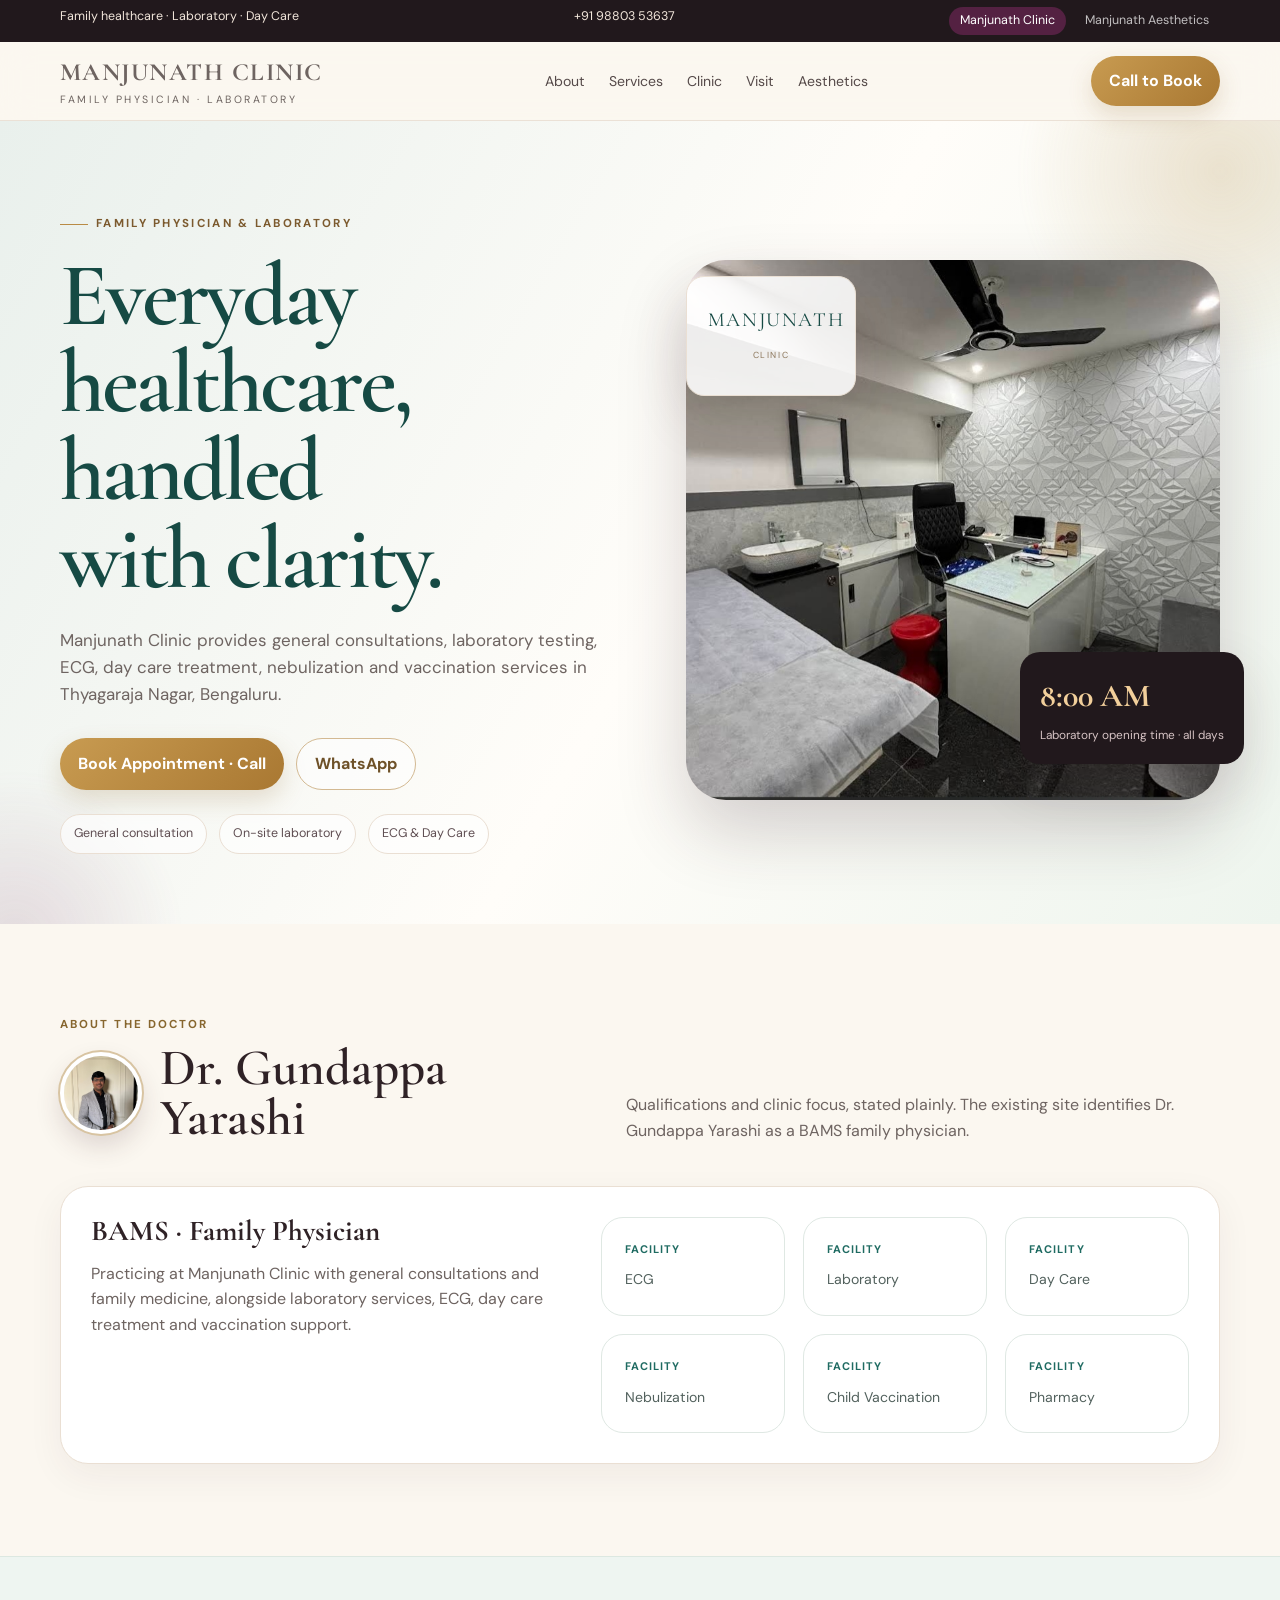
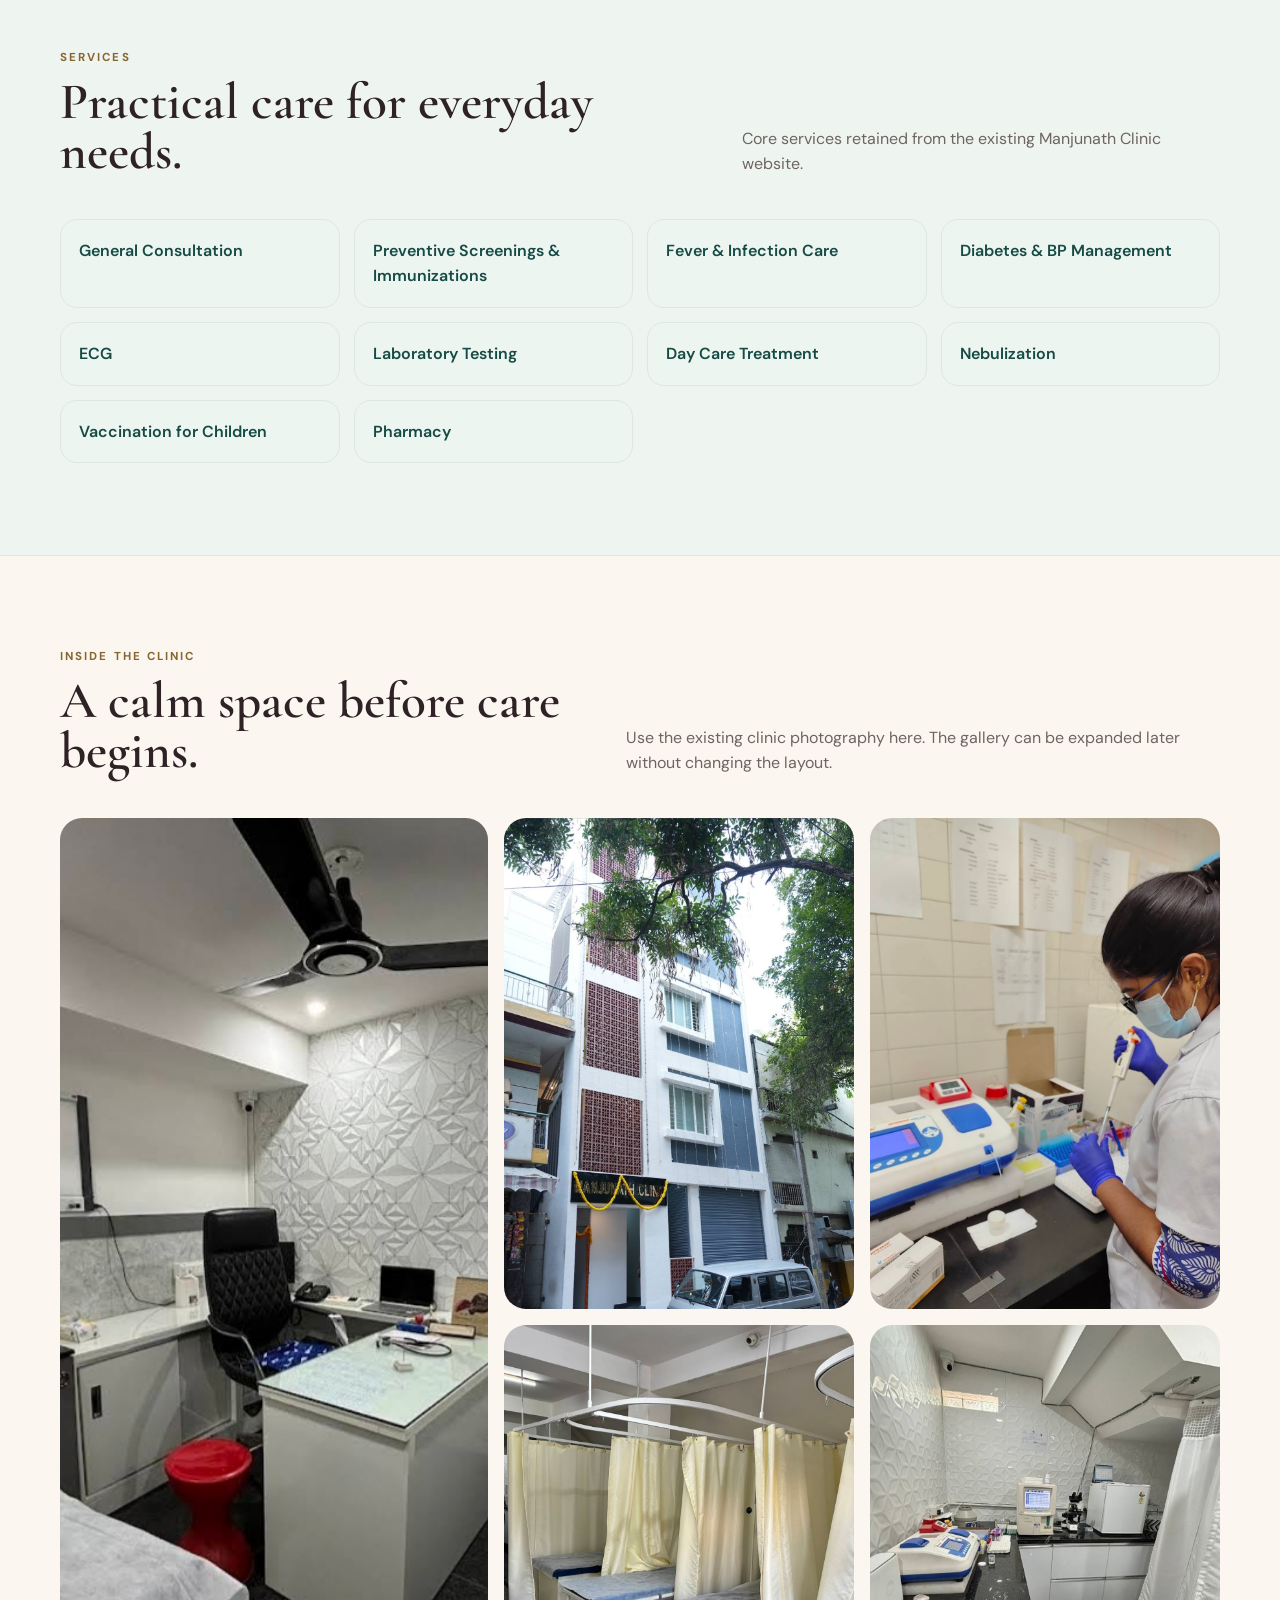
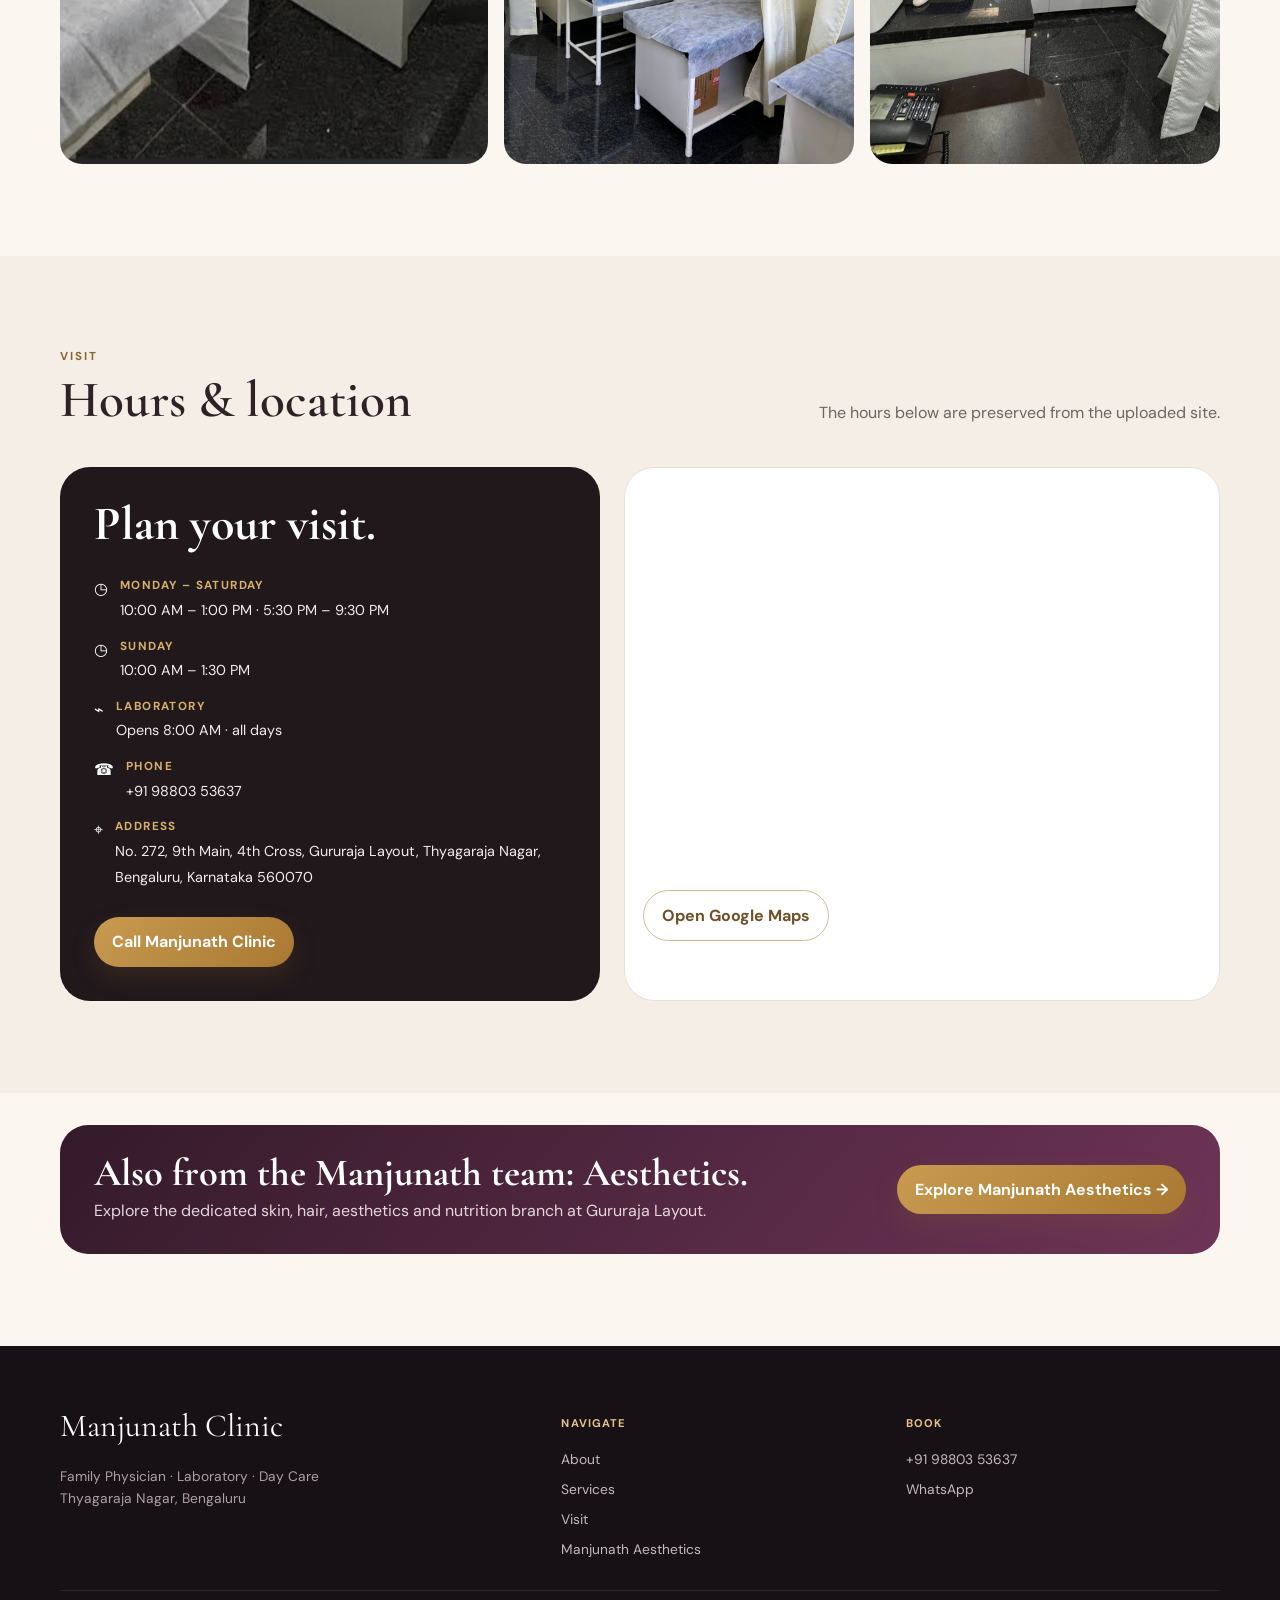
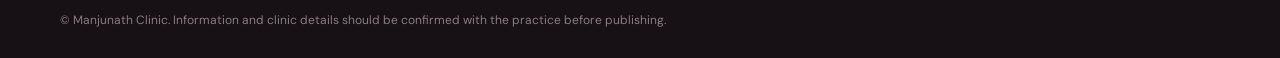
==== commit 421794f3: "Add files via upload" ====
--- a/index.html
+++ b/index.html
@@ -21,7 +21,7 @@
       <div class="hero-visual reveal"><div class="hero-logo-card"><div style="padding:14px 8px;text-align:center;color:#164a44;font-family:'Cormorant Garamond',serif;font-size:1.25rem;letter-spacing:.08em">MANJUNATH<br><span style="font-family:'DM Sans',sans-serif;font-size:.55rem;letter-spacing:.18em;color:#8c775b">CLINIC</span></div></div><div class="hero-photo"><img src="images/photo1.jpg" alt="Manjunath Clinic interior"></div><div class="floating-stat"><strong>8:00 AM</strong><span>Laboratory opening time · all days</span></div></div>
     </div></section>
 
-    <section id="about"><div class="container reveal"><div class="section-head"><div><div class="kicker">About the doctor</div><h2>Dr. Gundappa Yarashi</h2></div><p>Qualifications and clinic focus, stated plainly. The existing site identifies Dr. Gundappa Yarashi as a BAMS family physician.</p></div><div class="panel"><div class="split"><div><h3>BAMS · Family Physician</h3><p>Practicing at Manjunath Clinic with general consultations and family medicine, alongside laboratory services, ECG, day care treatment and vaccination support.</p></div><div class="clinic-cards"><div class="clinic-card"><b>Facility</b><span>ECG</span></div><div class="clinic-card"><b>Facility</b><span>Laboratory</span></div><div class="clinic-card"><b>Facility</b><span>Day Care</span></div><div class="clinic-card"><b>Facility</b><span>Nebulization</span></div><div class="clinic-card"><b>Facility</b><span>Child Vaccination</span></div><div class="clinic-card"><b>Facility</b><span>Pharmacy</span></div></div></div></div></div></section>
+    <section id="about"><div class="container reveal"><div class="section-head"><div><div class="kicker">About the doctor</div><div class="doctor-heading"><img class="doctor-avatar" src="images/doctor.jpg" alt="Dr. Gundappa Yarashi"><h2>Dr. Gundappa Yarashi</h2></div></div><p>Qualifications and clinic focus, stated plainly. The existing site identifies Dr. Gundappa Yarashi as a BAMS family physician.</p></div><div class="panel"><div class="split"><div><h3>BAMS · Family Physician</h3><p>Practicing at Manjunath Clinic with general consultations and family medicine, alongside laboratory services, ECG, day care treatment and vaccination support.</p></div><div class="clinic-cards"><div class="clinic-card"><b>Facility</b><span>ECG</span></div><div class="clinic-card"><b>Facility</b><span>Laboratory</span></div><div class="clinic-card"><b>Facility</b><span>Day Care</span></div><div class="clinic-card"><b>Facility</b><span>Nebulization</span></div><div class="clinic-card"><b>Facility</b><span>Child Vaccination</span></div><div class="clinic-card"><b>Facility</b><span>Pharmacy</span></div></div></div></div></div></section>
 
     <section id="services" style="background:#eef5f1;border-block:1px solid #dce8e1"><div class="container reveal"><div class="section-head"><div><div class="kicker">Services</div><h2>Practical care for everyday needs.</h2></div><p>Core services retained from the existing Manjunath Clinic website.</p></div><div class="clinic-service-grid"><div class="clinic-service">General Consultation</div><div class="clinic-service">Preventive Screenings & Immunizations</div><div class="clinic-service">Fever & Infection Care</div><div class="clinic-service">Diabetes & BP Management</div><div class="clinic-service">ECG</div><div class="clinic-service">Laboratory Testing</div><div class="clinic-service">Day Care Treatment</div><div class="clinic-service">Nebulization</div><div class="clinic-service">Vaccination for Children</div><div class="clinic-service">Pharmacy</div></div></div></section>
 
--- a/styles.css
+++ b/styles.css
@@ -23,7 +23,7 @@
 .hero{position:relative;overflow:hidden;padding:86px 0 70px;background:radial-gradient(circle at 80% 12%,#f6dfdc 0,transparent 31%),linear-gradient(135deg,#fbf4ec 0%,#fffdf9 55%,#f4e7e0 100%)}.hero:before,.hero:after{content:"";position:absolute;border-radius:50%;filter:blur(5px);pointer-events:none}.hero:before{width:420px;height:420px;right:-150px;top:-160px;background:radial-gradient(circle,rgba(185,139,69,.22),transparent 68%);animation:float 9s ease-in-out infinite}.hero:after{width:350px;height:350px;left:-160px;bottom:-190px;background:radial-gradient(circle,rgba(123,49,95,.14),transparent 68%)}.hero-grid{display:grid;grid-template-columns:1.02fr .98fr;gap:70px;align-items:center;position:relative;z-index:2}.eyebrow{display:inline-flex;align-items:center;gap:8px;font-size:.72rem;letter-spacing:.2em;text-transform:uppercase;color:#7c5a2e;font-weight:700;margin-bottom:18px}.eyebrow:before{content:"";width:28px;height:1px;background:var(--gold)}h1,h2,h3{font-family:'Cormorant Garamond',serif;line-height:.98;margin:0;color:#2f2226}h1{font-size:clamp(3.7rem,7vw,6.8rem);font-weight:600;letter-spacing:-.035em;max-width:8.5ch}.hero .lead{font-size:1.06rem;color:var(--muted);max-width:60ch;margin:24px 0 30px}.hero-actions{display:flex;gap:12px;flex-wrap:wrap}.hero-badges{display:flex;gap:12px;flex-wrap:wrap;margin-top:24px}.hero-badge{background:rgba(255,255,255,.66);border:1px solid var(--line);padding:9px 13px;border-radius:999px;font-size:.78rem;color:#5f4e52}
 .hero-visual{position:relative;min-height:540px}.hero-logo-card{position:absolute;top:16px;left:0;width:190px;z-index:3;background:rgba(255,255,255,.88);border:1px solid var(--line);padding:13px;border-radius:18px;box-shadow:var(--shadow);animation:float 6s ease-in-out infinite}.hero-logo-card img{border-radius:11px}.hero-photo{height:540px;border-radius:40px;overflow:hidden;box-shadow:0 32px 70px rgba(62,34,45,.2);transform:rotate(1.6deg);background:#eadbd8}.hero-photo img{width:100%;height:100%;object-fit:cover}.floating-stat{position:absolute;right:-24px;bottom:36px;z-index:3;background:#21181c;color:#fff;padding:18px 20px;border-radius:20px;min-width:180px;box-shadow:var(--shadow)}.floating-stat strong{display:block;font-family:'Cormorant Garamond',serif;font-size:2rem;color:#f2cf9b}.floating-stat span{font-size:.74rem;color:#d6c3c4}
 
-section{padding:92px 0}.section-head{display:flex;justify-content:space-between;align-items:end;gap:24px;margin-bottom:42px}.kicker{font-size:.72rem;text-transform:uppercase;letter-spacing:.18em;color:#87662e;font-weight:700;margin-bottom:9px}.section-head h2{font-size:clamp(2.5rem,4vw,4.2rem);font-weight:600}.section-head p{color:var(--muted);max-width:54ch;margin:0}.section-note{color:var(--muted);max-width:62ch}
+section{padding:92px 0}.section-head{display:flex;justify-content:space-between;align-items:end;gap:24px;margin-bottom:42px}.kicker{font-size:.72rem;text-transform:uppercase;letter-spacing:.18em;color:#87662e;font-weight:700;margin-bottom:9px}.section-head h2{font-size:clamp(2.5rem,4vw,4.2rem);font-weight:600}.section-head p{color:var(--muted);max-width:54ch;margin:0}.section-note{color:var(--muted);max-width:62ch}.doctor-heading{display:flex;align-items:center;gap:18px}.doctor-avatar{width:82px;height:82px;flex:0 0 82px;border-radius:50%;object-fit:cover;object-position:center 22%;border:4px solid #fff;box-shadow:0 0 0 2px #d8c4a2,0 12px 26px rgba(67,35,45,.16);background:#eee}
 
 /* ---------- aesthetics service cards ---------- */
 .service-grid{display:grid;grid-template-columns:repeat(4,1fr);gap:16px}.service-card{position:relative;overflow:hidden;min-height:190px;padding:24px;background:linear-gradient(150deg,#fffdf9 0%,#f5ebe6 100%);border:1px solid var(--line);border-radius:22px;transition:.25s}.service-card:hover{transform:translateY(-7px);box-shadow:var(--shadow);border-color:#d8bf9b}.service-card .icon{width:48px;height:48px;border-radius:16px;display:grid;place-items:center;background:#fff1e7;color:#8b6329;margin-bottom:22px}.service-card h3{font-size:1.45rem;margin-bottom:7px}.service-card p{font-size:.83rem;color:var(--muted);margin:0}.service-card:after{content:"";position:absolute;width:120px;height:120px;border-radius:50%;right:-50px;bottom:-58px;background:rgba(185,139,69,.1)}
@@ -51,5 +51,49 @@
 .sticky-book{display:none;position:fixed;left:14px;right:14px;bottom:14px;z-index:80}.sticky-book a{display:flex;justify-content:center;align-items:center;gap:9px;background:#21181c;color:#fff;border:1px solid rgba(255,255,255,.08);padding:14px;border-radius:15px;box-shadow:0 18px 40px rgba(0,0,0,.22);animation:pulse 2.8s ease-in-out infinite;font-weight:700}
 
 @media (max-width: 980px){.navlinks{display:none}.hero-grid,.split,.before-after,.contact-wrap{grid-template-columns:1fr}.hero{padding-top:58px}.hero-visual{min-height:460px}.hero-photo{height:460px}.service-grid{grid-template-columns:repeat(2,1fr)}.testimonials{grid-template-columns:repeat(2,1fr)}.clinic-service-grid{grid-template-columns:repeat(2,1fr)}.clinic-cards{grid-template-columns:1fr 1fr}.team-grid{grid-template-columns:1fr}.gallery{grid-template-columns:1fr 1fr}.gallery-item.tall{grid-row:auto;min-height:360px}}
-@media (max-width: 640px){.container{width:min(100% - 24px,1160px)}.utility .container{justify-content:center}.utility .phone-top{display:none}.nav .inner{height:68px}.wordmark img{width:64px}.wordmark strong{font-size:1.35rem}.hero{padding:54px 0 48px}.hero-grid{gap:38px}.hero-visual{min-height:400px}.hero-photo{height:400px;border-radius:26px}.hero-logo-card{width:130px;top:8px}.floating-stat{right:-4px;bottom:18px;min-width:145px;padding:14px}.floating-stat strong{font-size:1.6rem}h1{font-size:clamp(3.2rem,18vw,5rem)}section{padding:68px 0}.section-head{display:block;margin-bottom:28px}.section-head h2{margin-bottom:10px}.service-grid,.testimonials,.clinic-cards,.clinic-service-grid{grid-template-columns:1fr}.gallery{grid-template-columns:1fr}.gallery-item,.gallery-item.tall{min-height:320px}.person{grid-template-columns:100px 1fr;gap:16px}.person img{width:100px;height:132px}.person h3{font-size:1.6rem}.switch-banner{align-items:flex-start;flex-direction:column}.switch-banner h3{font-size:2rem}.sticky-book{display:block}.contact-card{padding:26px}.contact-card h2{font-size:2.5rem}.map-card iframe{height:300px}.foot-grid{grid-template-columns:1fr}.cta{width:100%}}
+@media (max-width: 640px){
+  .container{width:min(100% - 24px,1160px)}
+
+  /* Compact mobile brand switcher: prevents the long clinic label and brand names from colliding. */
+  .utility .container{padding:0;display:block}
+  .utility .container > span:first-child,.utility .phone-top{display:none}
+  .brand-switch{display:flex;width:100%;gap:4px;justify-content:stretch;padding:4px 8px}
+  .brand-switch a{flex:1;text-align:center;padding:10px 8px;font-size:.82rem;line-height:1.15}
+
+  /* Keep the sticky header compact and prevent the CTA from becoming a full-width block. */
+  .nav .inner{height:68px;gap:10px}
+  .wordmark{min-width:0;flex:1;gap:8px}
+  .wordmark img{width:56px;height:36px;flex:0 0 auto}
+  .wordmark strong{font-size:1.18rem;white-space:nowrap;letter-spacing:.035em}
+  .wordmark span{font-size:.53rem;letter-spacing:.16em;white-space:nowrap}
+  .nav .cta{width:auto;flex:0 0 auto;padding:10px 14px;font-size:.82rem;white-space:nowrap}
+
+  .hero{padding:54px 0 48px}
+  .hero-grid{gap:38px}
+  .hero-visual{min-height:400px}
+  .hero-photo{height:400px;border-radius:26px}
+  .hero-logo-card{width:130px;top:8px}
+  .floating-stat{right:-4px;bottom:18px;min-width:145px;padding:14px}
+  .floating-stat strong{font-size:1.6rem}
+  h1{font-size:clamp(3.2rem,18vw,5rem)}
+  section{padding:68px 0}
+  .section-head{display:block;margin-bottom:28px}
+  .section-head h2{margin-bottom:10px}
+  .doctor-heading{align-items:center;gap:14px}
+  .doctor-avatar{width:68px;height:68px;flex-basis:68px;border-width:3px}
+  .service-grid,.testimonials,.clinic-cards,.clinic-service-grid{grid-template-columns:1fr}
+  .gallery{grid-template-columns:1fr}
+  .gallery-item,.gallery-item.tall{min-height:320px}
+  .person{grid-template-columns:100px 1fr;gap:16px}
+  .person img{width:100px;height:132px}
+  .person h3{font-size:1.6rem}
+  .switch-banner{align-items:flex-start;flex-direction:column}
+  .switch-banner h3{font-size:2rem}
+  .sticky-book{display:block}
+  .contact-card{padding:26px}
+  .contact-card h2{font-size:2.5rem}
+  .map-card iframe{height:300px}
+  .foot-grid{grid-template-columns:1fr}
+  .cta{max-width:100%}
+}
 @media (prefers-reduced-motion:reduce){*,*:before,*:after{animation:none!important;transition:none!important;scroll-behavior:auto!important}}
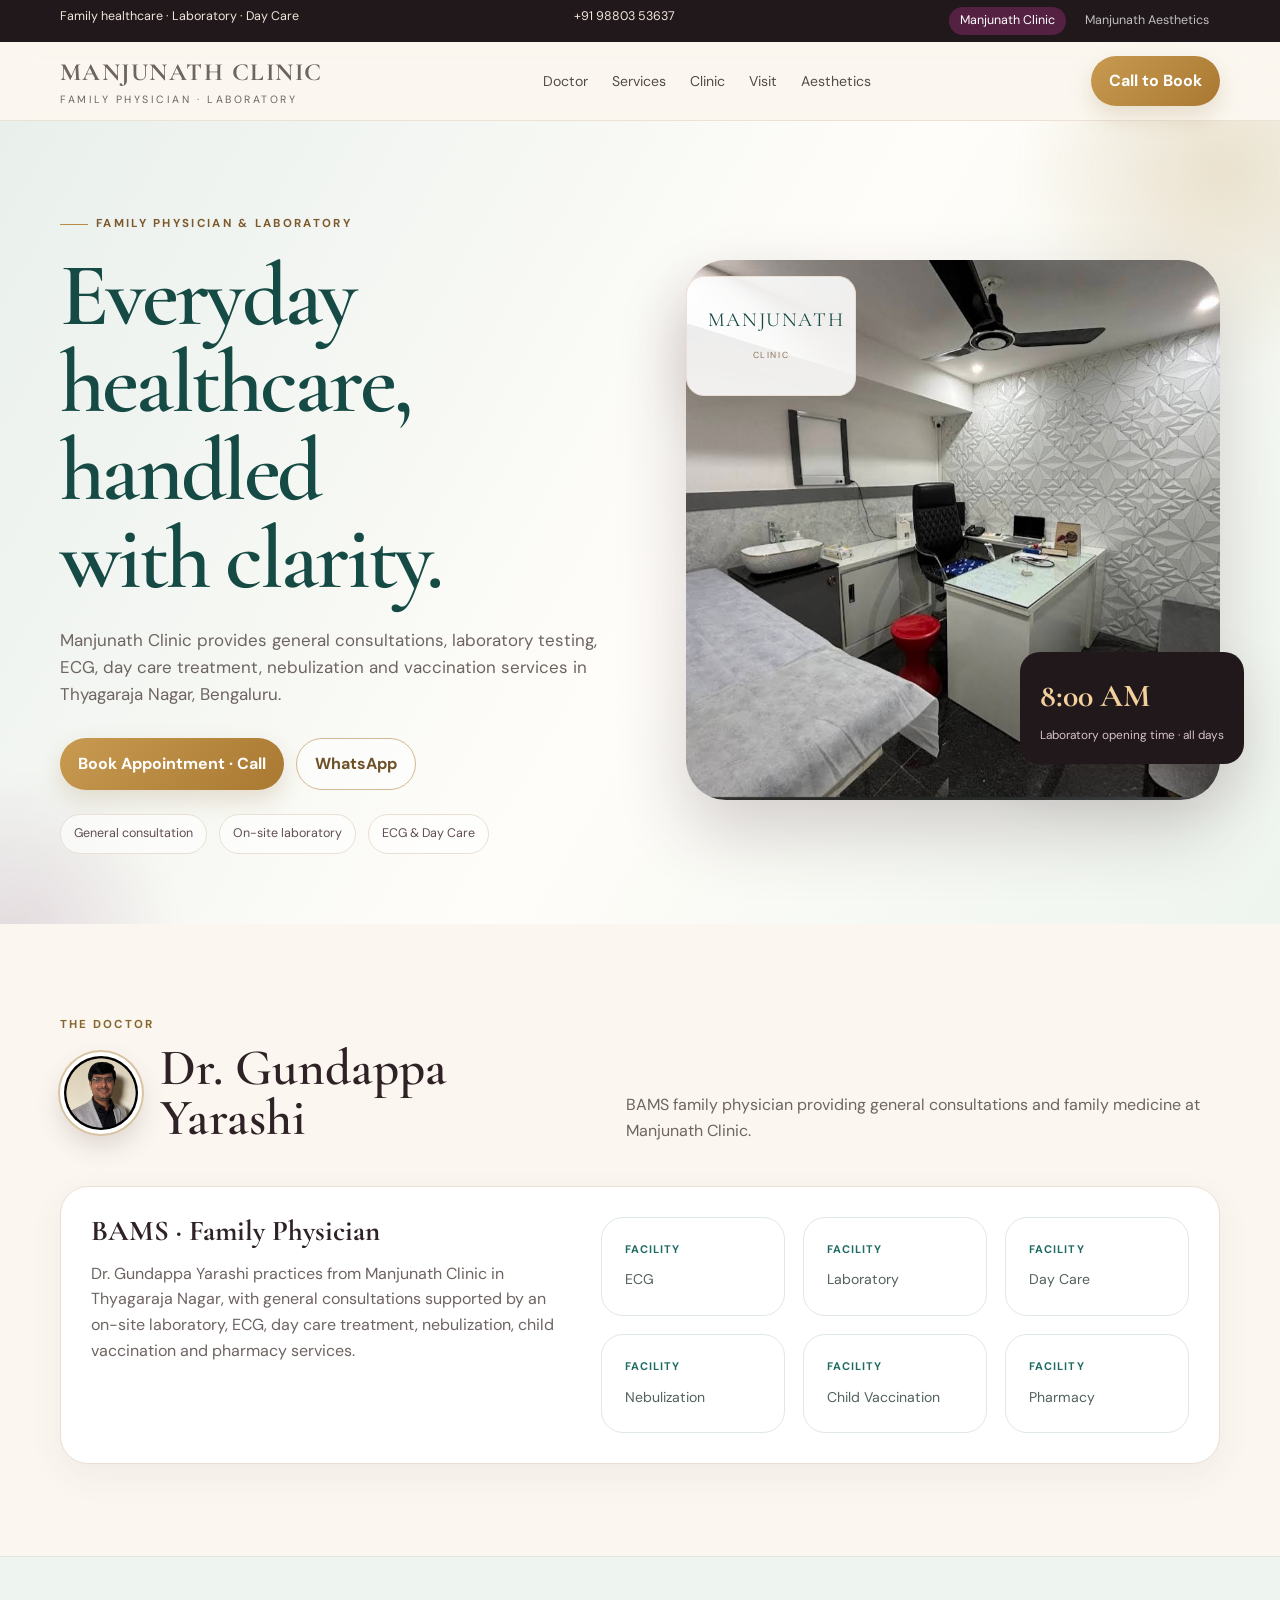
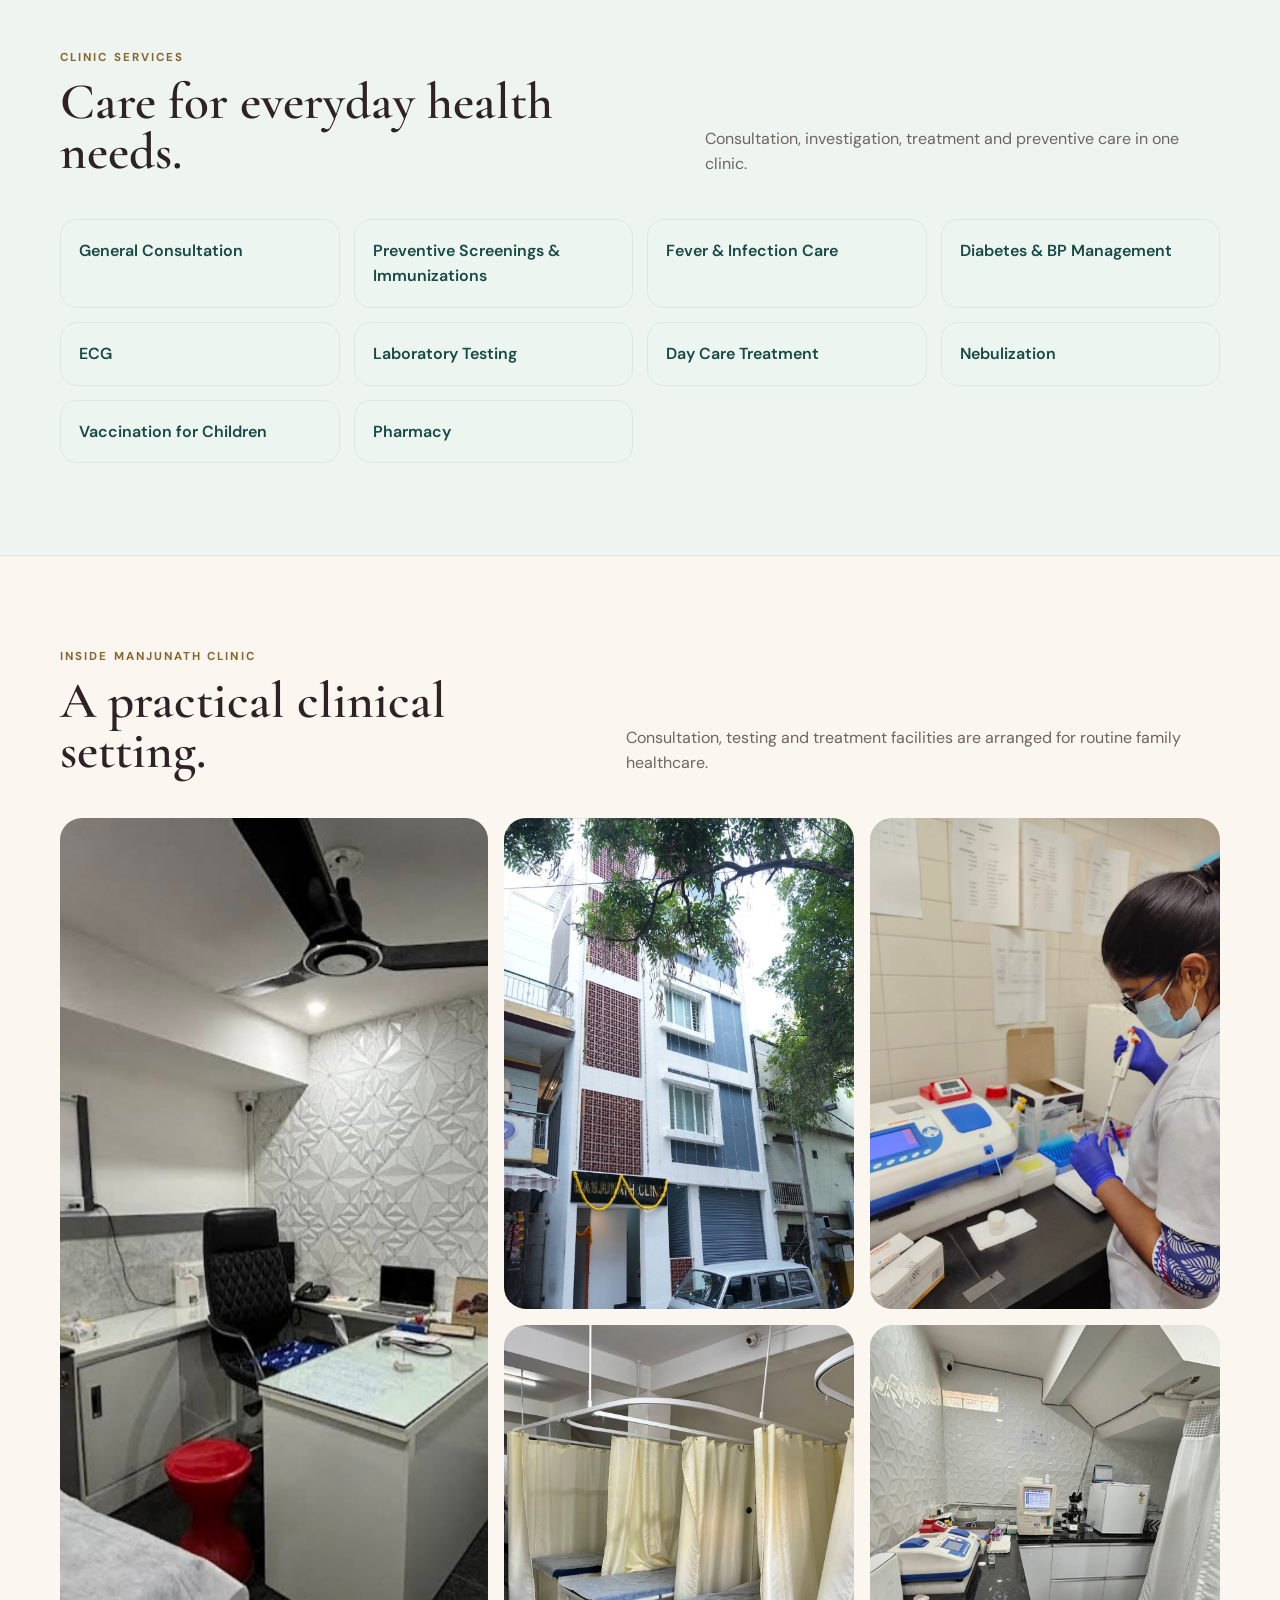
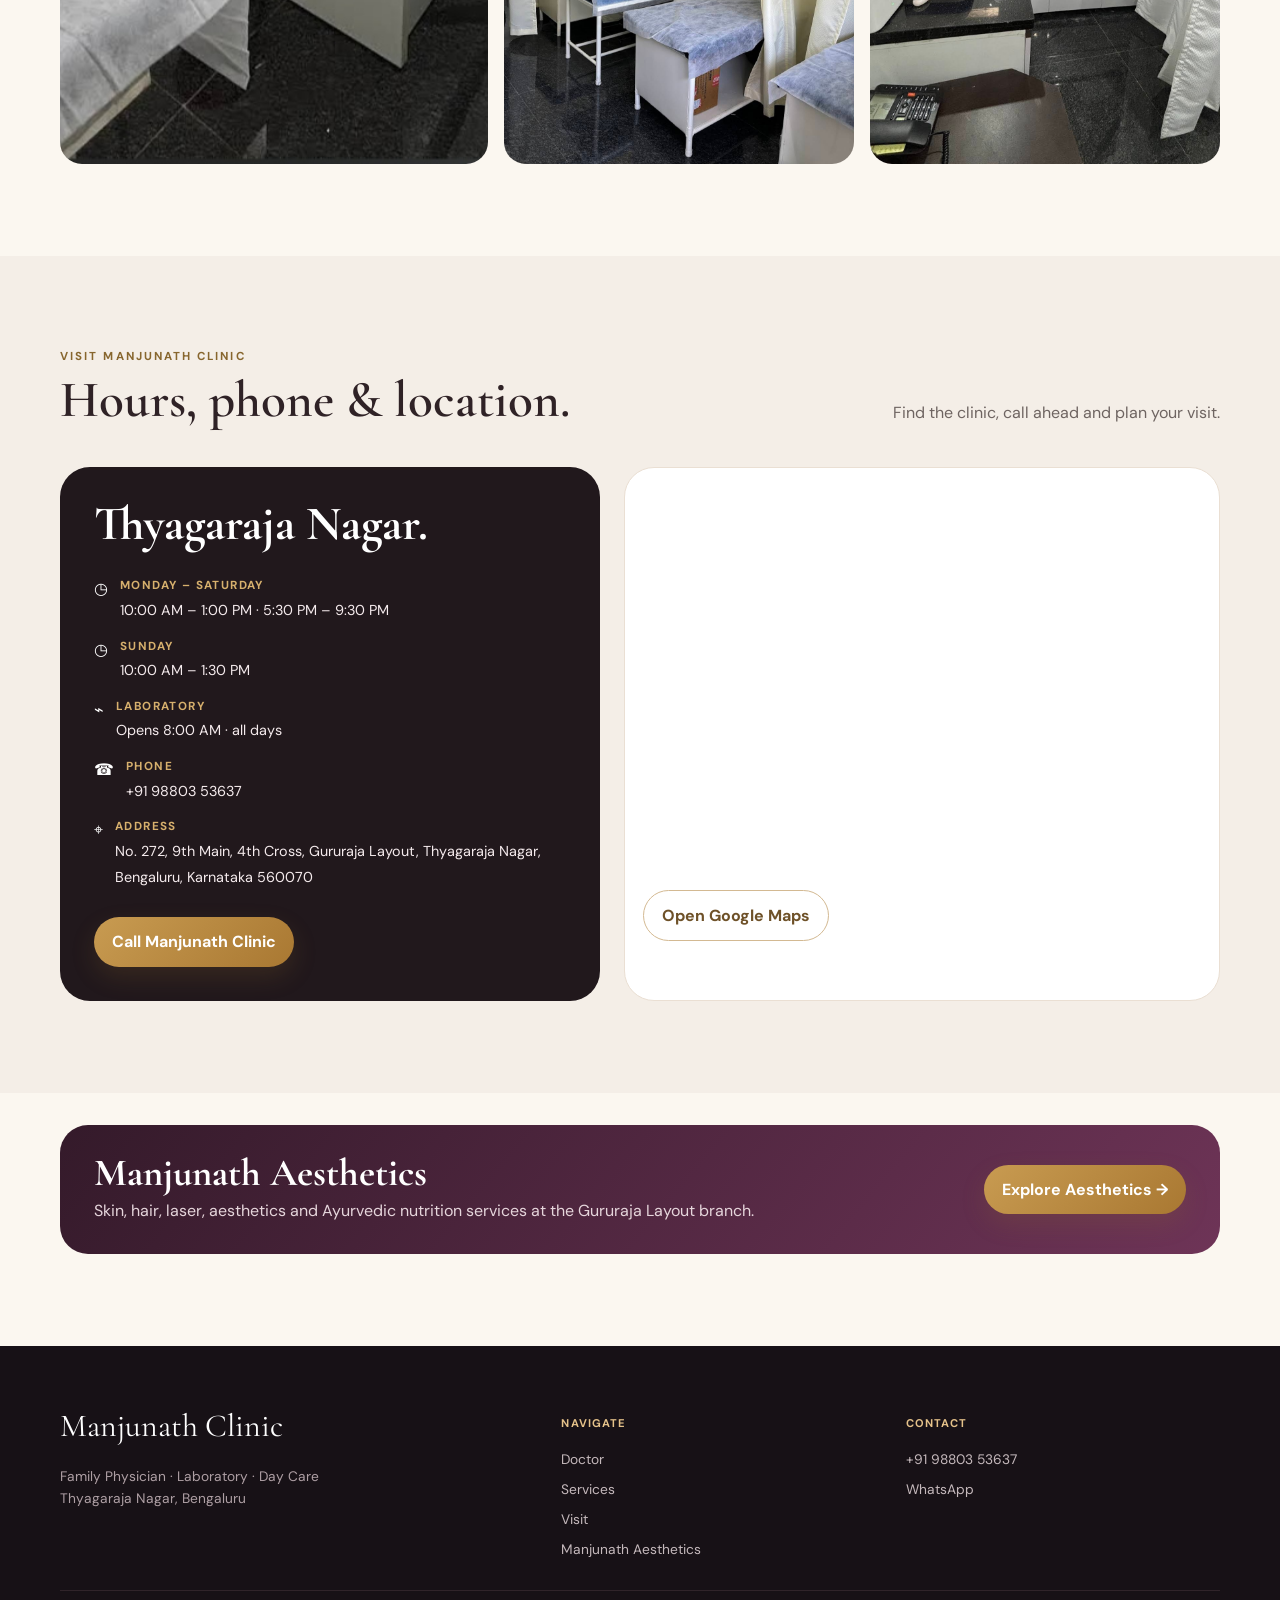
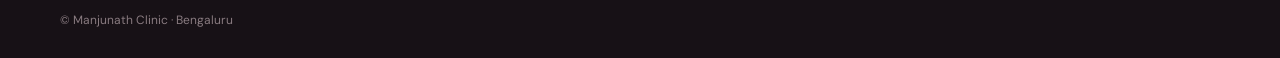
==== commit fbf51151: "Add files via upload" ====
--- a/index.html
+++ b/index.html
@@ -9,31 +9,51 @@
 </head>
 <body data-page="clinic">
   <div class="utility"><div class="container"><span>Family healthcare · Laboratory · Day Care</span><span class="phone-top">+91 98803 53637</span><nav class="brand-switch"><a data-page-link="clinic" href="index.html">Manjunath Clinic</a><a data-page-link="aesthetics" href="aesthetics.html">Manjunath Aesthetics</a></nav></div></div>
+
   <header class="nav"><div class="container inner">
-    <a class="wordmark" href="index.html"><span><strong>Manjunath Clinic</strong><span>Family Physician · Laboratory</span></span></a>
-    <nav class="navlinks"><a href="#about">About</a><a href="#services">Services</a><a href="#clinic">Clinic</a><a href="#visit">Visit</a><a href="#aesthetics">Aesthetics</a></nav>
+    <a class="wordmark" href="index.html">
+      <span><strong>Manjunath Clinic</strong><span>Family Physician · Laboratory</span></span>
+    </a>
+    <nav class="navlinks"><a href="#about">Doctor</a><a href="#services">Services</a><a href="#clinic">Clinic</a><a href="#visit">Visit</a><a href="aesthetics.html">Aesthetics</a></nav>
     <a class="cta cta-gold" href="tel:+919880353637">Call to Book</a>
   </div></header>
 
   <main>
     <section class="hero clinic-hero"><div class="container hero-grid">
-      <div class="reveal"><div class="eyebrow">Family Physician & Laboratory</div><h1>Everyday healthcare, handled with clarity.</h1><p class="lead">Manjunath Clinic provides general consultations, laboratory testing, ECG, day care treatment, nebulization and vaccination services in Thyagaraja Nagar, Bengaluru.</p><div class="hero-actions"><a class="cta cta-gold" href="tel:+919880353637">Book Appointment · Call</a><a class="cta cta-outline" href="https://wa.me/919880353637" target="_blank" rel="noopener">WhatsApp</a></div><div class="hero-badges"><span class="hero-badge">General consultation</span><span class="hero-badge">On-site laboratory</span><span class="hero-badge">ECG & Day Care</span></div></div>
+      <div class="reveal">
+        <div class="eyebrow">Family Physician & Laboratory</div>
+        <h1>Everyday healthcare, handled with clarity.</h1>
+        <p class="lead">Manjunath Clinic provides general consultations, laboratory testing, ECG, day care treatment, nebulization and vaccination services in Thyagaraja Nagar, Bengaluru.</p>
+        <div class="hero-actions"><a class="cta cta-gold" href="tel:+919880353637">Book Appointment · Call</a><a class="cta cta-outline" href="https://wa.me/919880353637" target="_blank" rel="noopener">WhatsApp</a></div>
+        <div class="hero-badges"><span class="hero-badge">General consultation</span><span class="hero-badge">On-site laboratory</span><span class="hero-badge">ECG & Day Care</span></div>
+      </div>
       <div class="hero-visual reveal"><div class="hero-logo-card"><div style="padding:14px 8px;text-align:center;color:#164a44;font-family:'Cormorant Garamond',serif;font-size:1.25rem;letter-spacing:.08em">MANJUNATH<br><span style="font-family:'DM Sans',sans-serif;font-size:.55rem;letter-spacing:.18em;color:#8c775b">CLINIC</span></div></div><div class="hero-photo"><img src="images/photo1.jpg" alt="Manjunath Clinic interior"></div><div class="floating-stat"><strong>8:00 AM</strong><span>Laboratory opening time · all days</span></div></div>
     </div></section>
 
-    <section id="about"><div class="container reveal"><div class="section-head"><div><div class="kicker">About the doctor</div><div class="doctor-heading"><img class="doctor-avatar" src="images/doctor.jpg" alt="Dr. Gundappa Yarashi"><h2>Dr. Gundappa Yarashi</h2></div></div><p>Qualifications and clinic focus, stated plainly. The existing site identifies Dr. Gundappa Yarashi as a BAMS family physician.</p></div><div class="panel"><div class="split"><div><h3>BAMS · Family Physician</h3><p>Practicing at Manjunath Clinic with general consultations and family medicine, alongside laboratory services, ECG, day care treatment and vaccination support.</p></div><div class="clinic-cards"><div class="clinic-card"><b>Facility</b><span>ECG</span></div><div class="clinic-card"><b>Facility</b><span>Laboratory</span></div><div class="clinic-card"><b>Facility</b><span>Day Care</span></div><div class="clinic-card"><b>Facility</b><span>Nebulization</span></div><div class="clinic-card"><b>Facility</b><span>Child Vaccination</span></div><div class="clinic-card"><b>Facility</b><span>Pharmacy</span></div></div></div></div></div></section>
+    <section id="about"><div class="container reveal">
+      <div class="section-head"><div><div class="kicker">The doctor</div><div class="doctor-heading"><img class="doctor-avatar" src="images/doctor.jpg" alt="Dr. Gundappa Yarashi"><h2>Dr. Gundappa Yarashi</h2></div></div><p>BAMS family physician providing general consultations and family medicine at Manjunath Clinic.</p></div>
+      <div class="panel"><div class="split"><div><h3>BAMS · Family Physician</h3><p>Dr. Gundappa Yarashi practices from Manjunath Clinic in Thyagaraja Nagar, with general consultations supported by an on-site laboratory, ECG, day care treatment, nebulization, child vaccination and pharmacy services.</p></div><div class="clinic-cards"><div class="clinic-card"><b>Facility</b><span>ECG</span></div><div class="clinic-card"><b>Facility</b><span>Laboratory</span></div><div class="clinic-card"><b>Facility</b><span>Day Care</span></div><div class="clinic-card"><b>Facility</b><span>Nebulization</span></div><div class="clinic-card"><b>Facility</b><span>Child Vaccination</span></div><div class="clinic-card"><b>Facility</b><span>Pharmacy</span></div></div></div></div>
+    </div></section>
 
-    <section id="services" style="background:#eef5f1;border-block:1px solid #dce8e1"><div class="container reveal"><div class="section-head"><div><div class="kicker">Services</div><h2>Practical care for everyday needs.</h2></div><p>Core services retained from the existing Manjunath Clinic website.</p></div><div class="clinic-service-grid"><div class="clinic-service">General Consultation</div><div class="clinic-service">Preventive Screenings & Immunizations</div><div class="clinic-service">Fever & Infection Care</div><div class="clinic-service">Diabetes & BP Management</div><div class="clinic-service">ECG</div><div class="clinic-service">Laboratory Testing</div><div class="clinic-service">Day Care Treatment</div><div class="clinic-service">Nebulization</div><div class="clinic-service">Vaccination for Children</div><div class="clinic-service">Pharmacy</div></div></div></section>
+    <section id="services" style="background:#eef5f1;border-block:1px solid #dce8e1"><div class="container reveal">
+      <div class="section-head"><div><div class="kicker">Clinic services</div><h2>Care for everyday health needs.</h2></div><p>Consultation, investigation, treatment and preventive care in one clinic.</p></div>
+      <div class="clinic-service-grid"><div class="clinic-service">General Consultation</div><div class="clinic-service">Preventive Screenings & Immunizations</div><div class="clinic-service">Fever & Infection Care</div><div class="clinic-service">Diabetes & BP Management</div><div class="clinic-service">ECG</div><div class="clinic-service">Laboratory Testing</div><div class="clinic-service">Day Care Treatment</div><div class="clinic-service">Nebulization</div><div class="clinic-service">Vaccination for Children</div><div class="clinic-service">Pharmacy</div></div>
+    </div></section>
 
-    <section id="clinic"><div class="container reveal"><div class="section-head"><div><div class="kicker">Inside the clinic</div><h2>A calm space before care begins.</h2></div><p>Use the existing clinic photography here. The gallery can be expanded later without changing the layout.</p></div><div class="gallery"><div class="gallery-item tall"><img src="images/photo1.jpg" alt="Manjunath Clinic interior"></div><div class="gallery-item"><img src="images/photo2.jpg" alt="Manjunath Clinic treatment space"></div><div class="gallery-item"><img src="images/photo3.jpg" alt="Manjunath Clinic interior"></div><div class="gallery-item"><img src="images/photo4.jpg" alt="Manjunath Clinic interior"></div><div class="gallery-item"><img src="images/photo5.jpg" alt="Manjunath Clinic interior"></div></div></div></section>
+    <section id="clinic"><div class="container reveal">
+      <div class="section-head"><div><div class="kicker">Inside Manjunath Clinic</div><h2>A practical clinical setting.</h2></div><p>Consultation, testing and treatment facilities are arranged for routine family healthcare.</p></div>
+      <div class="gallery"><div class="gallery-item tall"><img src="images/photo1.jpg" alt="Manjunath Clinic interior"></div><div class="gallery-item"><img src="images/photo2.jpg" alt="Manjunath Clinic treatment area"></div><div class="gallery-item"><img src="images/photo3.jpg" alt="Manjunath Clinic interior"></div><div class="gallery-item"><img src="images/photo4.jpg" alt="Manjunath Clinic interior"></div><div class="gallery-item"><img src="images/photo5.jpg" alt="Manjunath Clinic interior"></div></div>
+    </div></section>
 
-    <section id="visit" style="background:#f4eee7"><div class="container reveal"><div class="section-head"><div><div class="kicker">Visit</div><h2>Hours & location</h2></div><p>The hours below are preserved from the uploaded site.</p></div><div class="contact-wrap"><div class="contact-card"><h2>Plan your visit.</h2><div class="contact-list"><div class="contact-line"><div>◷</div><div><b>Monday – Saturday</b><span>10:00 AM – 1:00 PM · 5:30 PM – 9:30 PM</span></div></div><div class="contact-line"><div>◷</div><div><b>Sunday</b><span>10:00 AM – 1:30 PM</span></div></div><div class="contact-line"><div>⌁</div><div><b>Laboratory</b><span>Opens 8:00 AM · all days</span></div></div><div class="contact-line"><div>☎</div><div><b>Phone</b><span>+91 98803 53637</span></div></div><div class="contact-line"><div>⌖</div><div><b>Address</b><span>No. 272, 9th Main, 4th Cross, Gururaja Layout, Thyagaraja Nagar, Bengaluru, Karnataka 560070</span></div></div></div><a class="cta cta-gold" href="tel:+919880353637">Call Manjunath Clinic</a></div><div class="map-card"><iframe loading="lazy" src="https://maps.google.com/maps?q=Manjunath%20Clinic%20272%209th%20Main%204th%20Cross%20Gururaja%20Layout%20Thyagaraja%20Nagar%20Bengaluru&t=&z=15&ie=UTF8&iwloc=&output=embed" title="Manjunath Clinic map"></iframe><div class="map-actions"><a class="cta cta-outline" href="https://maps.google.com/?q=Manjunath%20Clinic%20272%209th%20Main%204th%20Cross%20Gururaja%20Layout%20Thyagaraja%20Nagar%20Bengaluru" target="_blank" rel="noopener">Open Google Maps</a></div></div></div></div></section>
+    <section id="visit" style="background:#f4eee7"><div class="container reveal">
+      <div class="section-head"><div><div class="kicker">Visit Manjunath Clinic</div><h2>Hours, phone & location.</h2></div><p>Find the clinic, call ahead and plan your visit.</p></div>
+      <div class="contact-wrap"><div class="contact-card"><h2>Thyagaraja Nagar.</h2><div class="contact-list"><div class="contact-line"><div>◷</div><div><b>Monday – Saturday</b><span>10:00 AM – 1:00 PM · 5:30 PM – 9:30 PM</span></div></div><div class="contact-line"><div>◷</div><div><b>Sunday</b><span>10:00 AM – 1:30 PM</span></div></div><div class="contact-line"><div>⌁</div><div><b>Laboratory</b><span>Opens 8:00 AM · all days</span></div></div><div class="contact-line"><div>☎</div><div><b>Phone</b><span>+91 98803 53637</span></div></div><div class="contact-line"><div>⌖</div><div><b>Address</b><span>No. 272, 9th Main, 4th Cross, Gururaja Layout, Thyagaraja Nagar, Bengaluru, Karnataka 560070</span></div></div></div><a class="cta cta-gold" href="tel:+919880353637">Call Manjunath Clinic</a></div><div class="map-card"><iframe loading="lazy" src="https://maps.google.com/maps?q=Manjunath%20Clinic%20272%209th%20Main%204th%20Cross%20Gururaja%20Layout%20Thyagaraja%20Nagar%20Bengaluru&t=&z=15&ie=UTF8&iwloc=&output=embed" title="Manjunath Clinic map"></iframe><div class="map-actions"><a class="cta cta-outline" href="https://maps.google.com/?q=Manjunath%20Clinic%20272%209th%20Main%204th%20Cross%20Gururaja%20Layout%20Bengaluru" target="_blank" rel="noopener">Open Google Maps</a></div></div></div>
+    </div></section>
 
-    <section id="aesthetics" style="padding-top:32px"><div class="container reveal"><div class="switch-banner"><div><h3>Also from the Manjunath team: Aesthetics.</h3><p>Explore the dedicated skin, hair, aesthetics and nutrition branch at Gururaja Layout.</p></div><a class="cta cta-gold" href="aesthetics.html">Explore Manjunath Aesthetics →</a></div></div></section>
+    <section id="aesthetics" style="padding-top:32px"><div class="container reveal"><div class="switch-banner"><div><h3>Manjunath Aesthetics</h3><p>Skin, hair, laser, aesthetics and Ayurvedic nutrition services at the Gururaja Layout branch.</p></div><a class="cta cta-gold" href="aesthetics.html">Explore Aesthetics →</a></div></div></section>
   </main>
 
-  <footer><div class="container foot-grid"><div><div class="foot-brand">Manjunath Clinic</div><p>Family Physician · Laboratory · Day Care<br>Thyagaraja Nagar, Bengaluru</p></div><div><h4>Navigate</h4><div class="foot-links"><a href="#about">About</a><a href="#services">Services</a><a href="#visit">Visit</a><a href="aesthetics.html">Manjunath Aesthetics</a></div></div><div><h4>Book</h4><div class="foot-links"><a href="tel:+919880353637">+91 98803 53637</a><a href="https://wa.me/919880353637" target="_blank" rel="noopener">WhatsApp</a></div></div></div><div class="container copyright">© Manjunath Clinic. Information and clinic details should be confirmed with the practice before publishing.</div></footer>
-  <div class="sticky-book"><a href="tel:+919880353637">☎ Call to Book Appointment</a></div>
+  <footer><div class="container foot-grid"><div><div class="foot-brand">Manjunath Clinic</div><p>Family Physician · Laboratory · Day Care<br>Thyagaraja Nagar, Bengaluru</p></div><div><h4>Navigate</h4><div class="foot-links"><a href="#about">Doctor</a><a href="#services">Services</a><a href="#visit">Visit</a><a href="aesthetics.html">Manjunath Aesthetics</a></div></div><div><h4>Contact</h4><div class="foot-links"><a href="tel:+919880353637">+91 98803 53637</a><a href="https://wa.me/919880353637" target="_blank" rel="noopener">WhatsApp</a></div></div></div><div class="container copyright">© Manjunath Clinic · Bengaluru</div></footer>
   <script src="script.js"></script>
 </body>
 </html>
--- a/styles.css
+++ b/styles.css
@@ -89,7 +89,6 @@
   .person h3{font-size:1.6rem}
   .switch-banner{align-items:flex-start;flex-direction:column}
   .switch-banner h3{font-size:2rem}
-  .sticky-book{display:block}
   .contact-card{padding:26px}
   .contact-card h2{font-size:2.5rem}
   .map-card iframe{height:300px}
@@ -97,3 +96,9 @@
   .cta{max-width:100%}
 }
 @media (prefers-reduced-motion:reduce){*,*:before,*:after{animation:none!important;transition:none!important;scroll-behavior:auto!important}}
+
+/* ---------- refined content presentation ---------- */
+.person-no-photo{grid-template-columns:120px 1fr}.person-mark{width:120px;height:170px;border-radius:20px;display:grid;place-items:center;background:radial-gradient(circle at 35% 30%,#f3dbc6 0,#ead1c7 43%,#dcc0b8 100%);color:#67334f;font-family:'Cormorant Garamond',serif;font-size:3.1rem;letter-spacing:.04em;box-shadow:inset 0 0 0 1px rgba(84,33,66,.08)}
+.gallery-labeled .gallery-item{isolation:isolate}.gallery-caption{position:absolute;left:16px;right:16px;bottom:16px;z-index:2;color:#fff;text-shadow:0 2px 8px rgba(0,0,0,.35)}.gallery-caption strong{display:block;font-family:'Cormorant Garamond',serif;font-size:1.55rem;line-height:1}.gallery-caption span{display:block;margin-top:4px;font-size:.72rem;letter-spacing:.02em;color:#f5eeee}.gallery-item:has(.gallery-caption):after{opacity:1;background:linear-gradient(180deg,transparent 42%,rgba(20,12,16,.72))}
+.sticky-book{display:none!important}
+@media (max-width:640px){.person-no-photo{grid-template-columns:92px 1fr}.person-mark{width:92px;height:126px;font-size:2.4rem}.gallery-caption strong{font-size:1.35rem}.gallery-caption span{font-size:.68rem}}
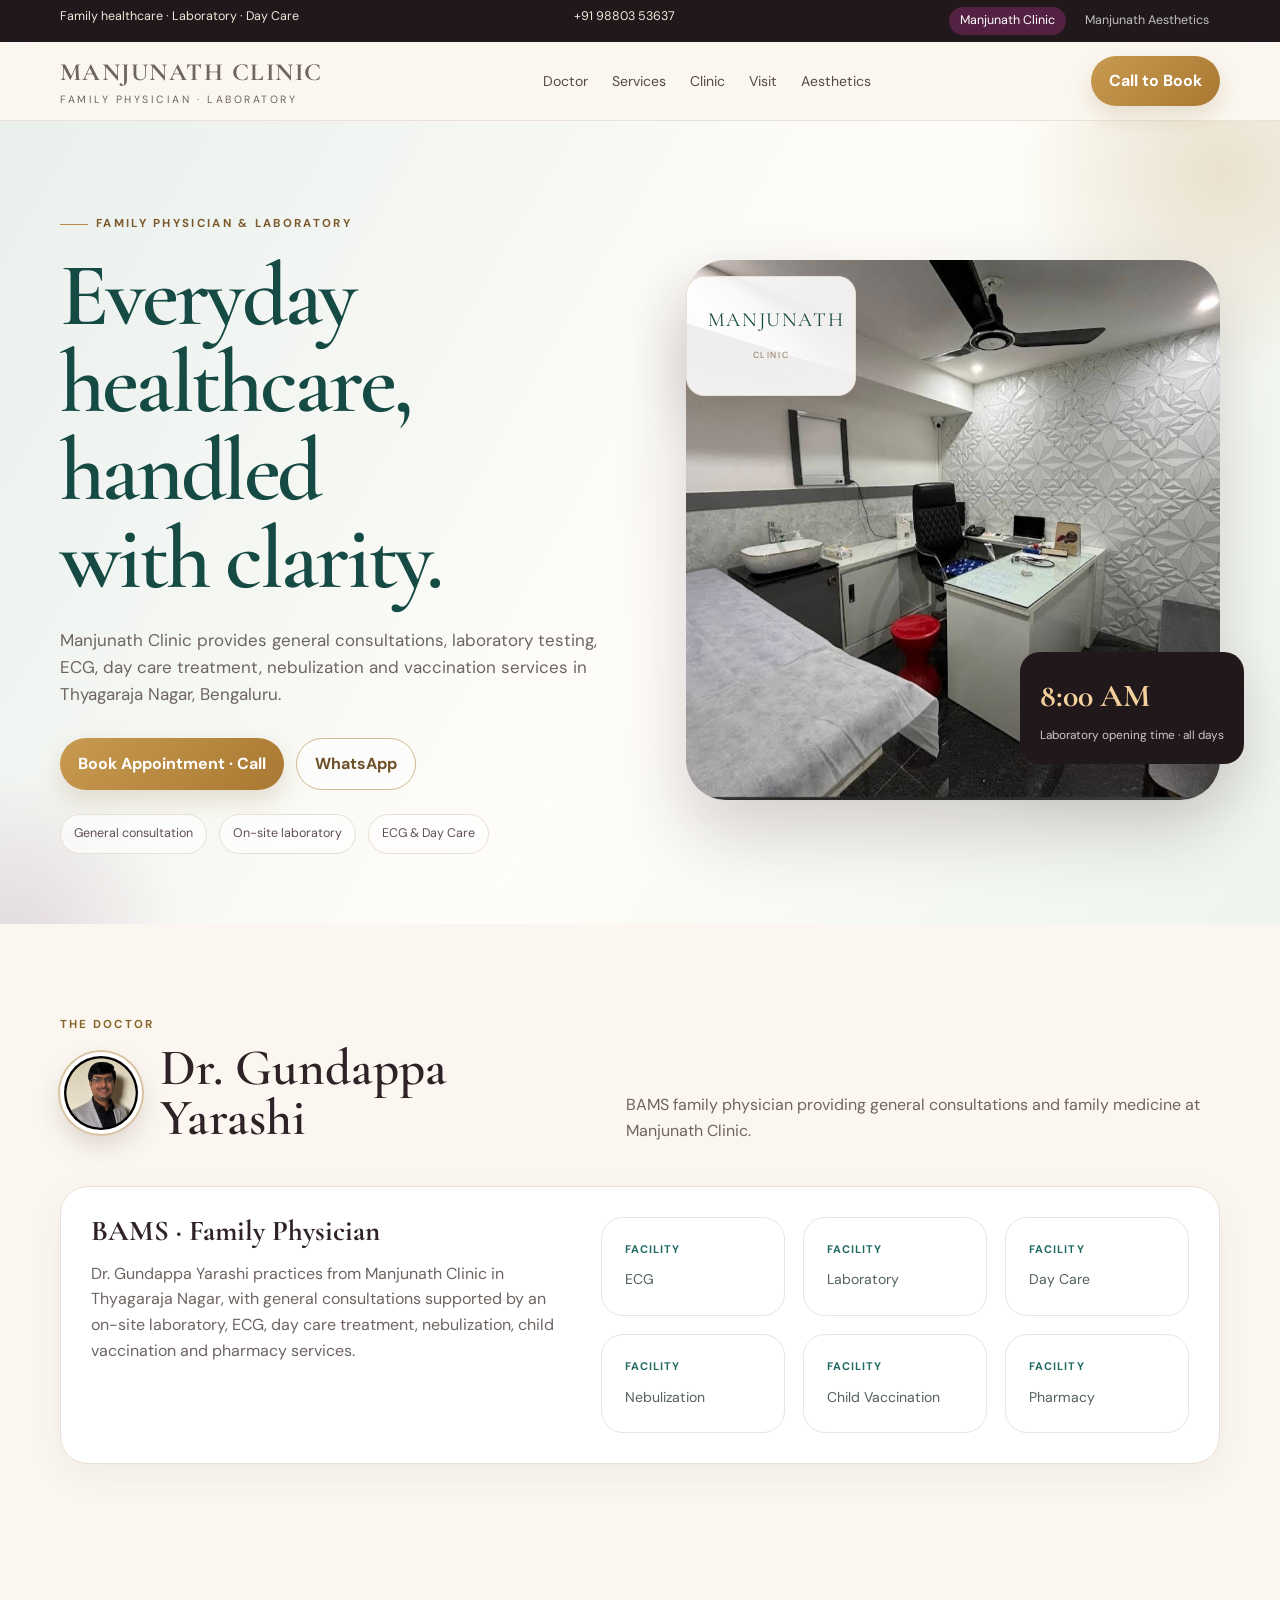
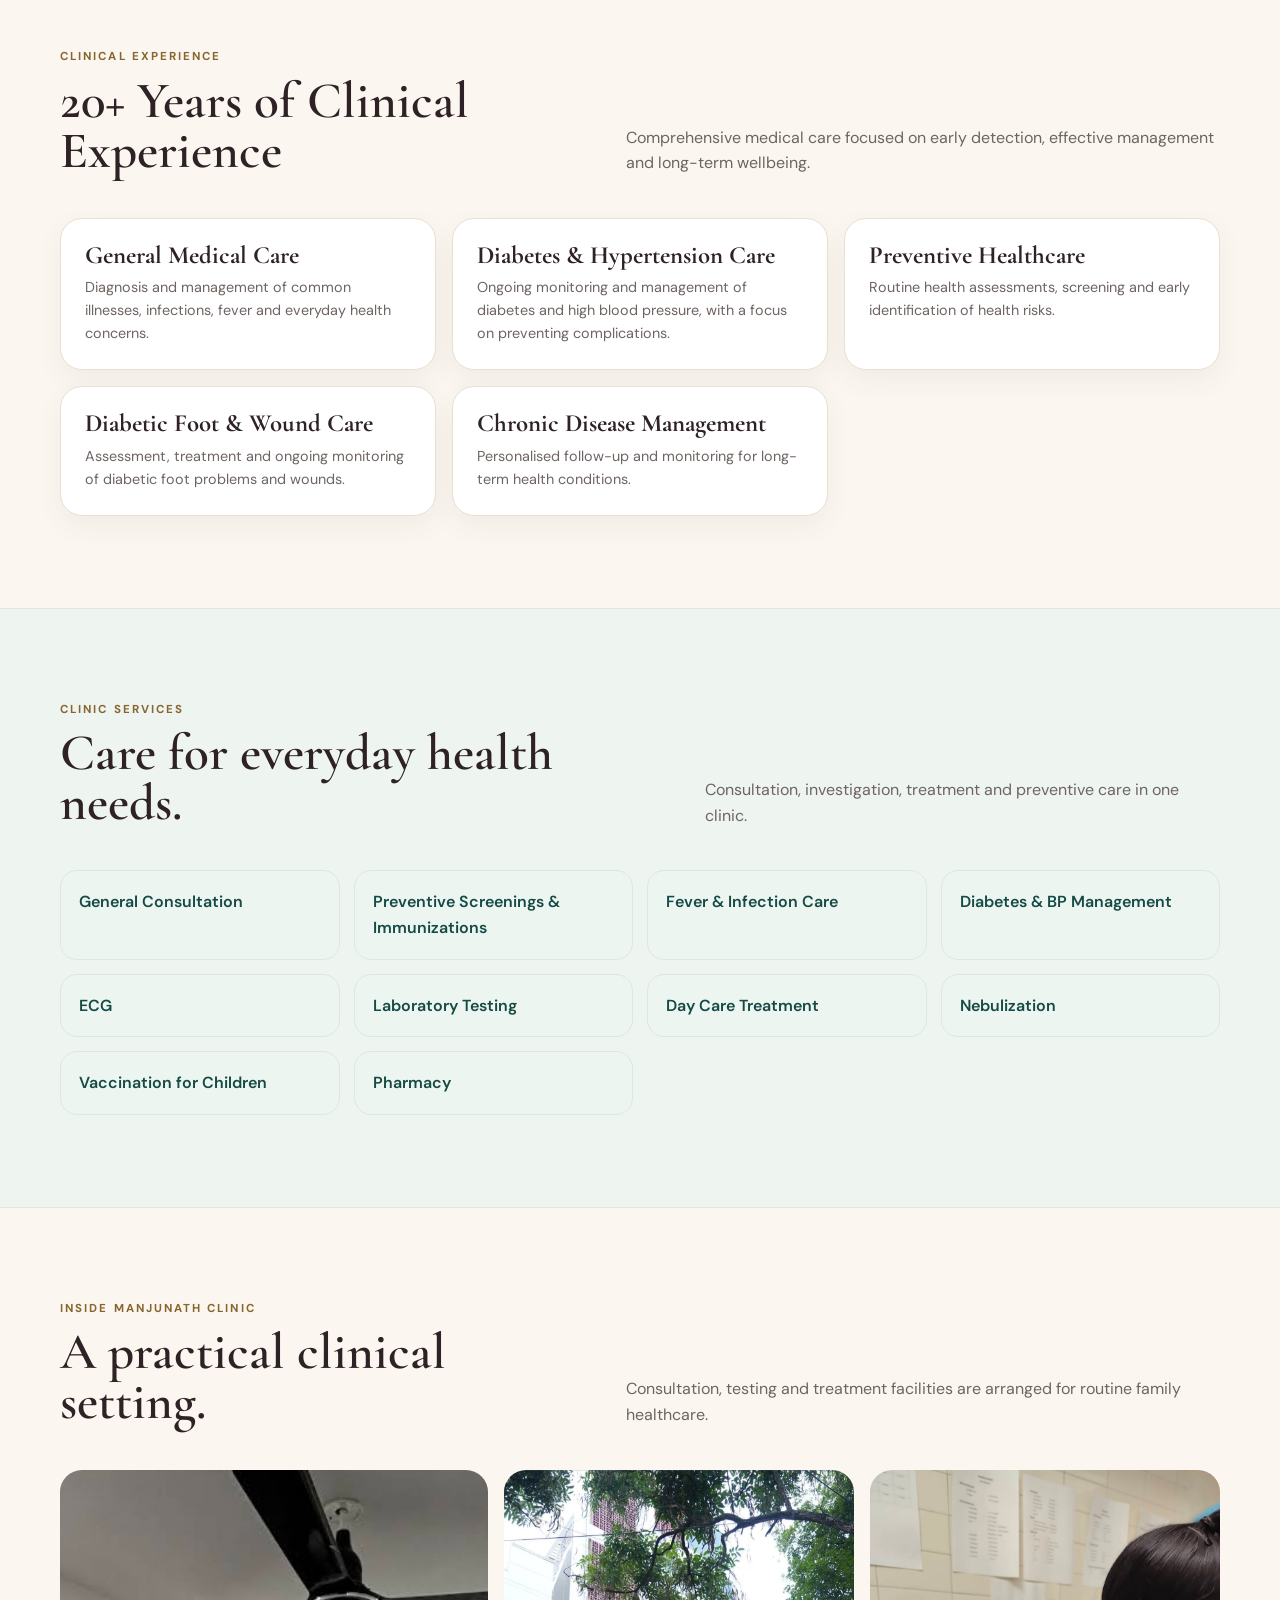
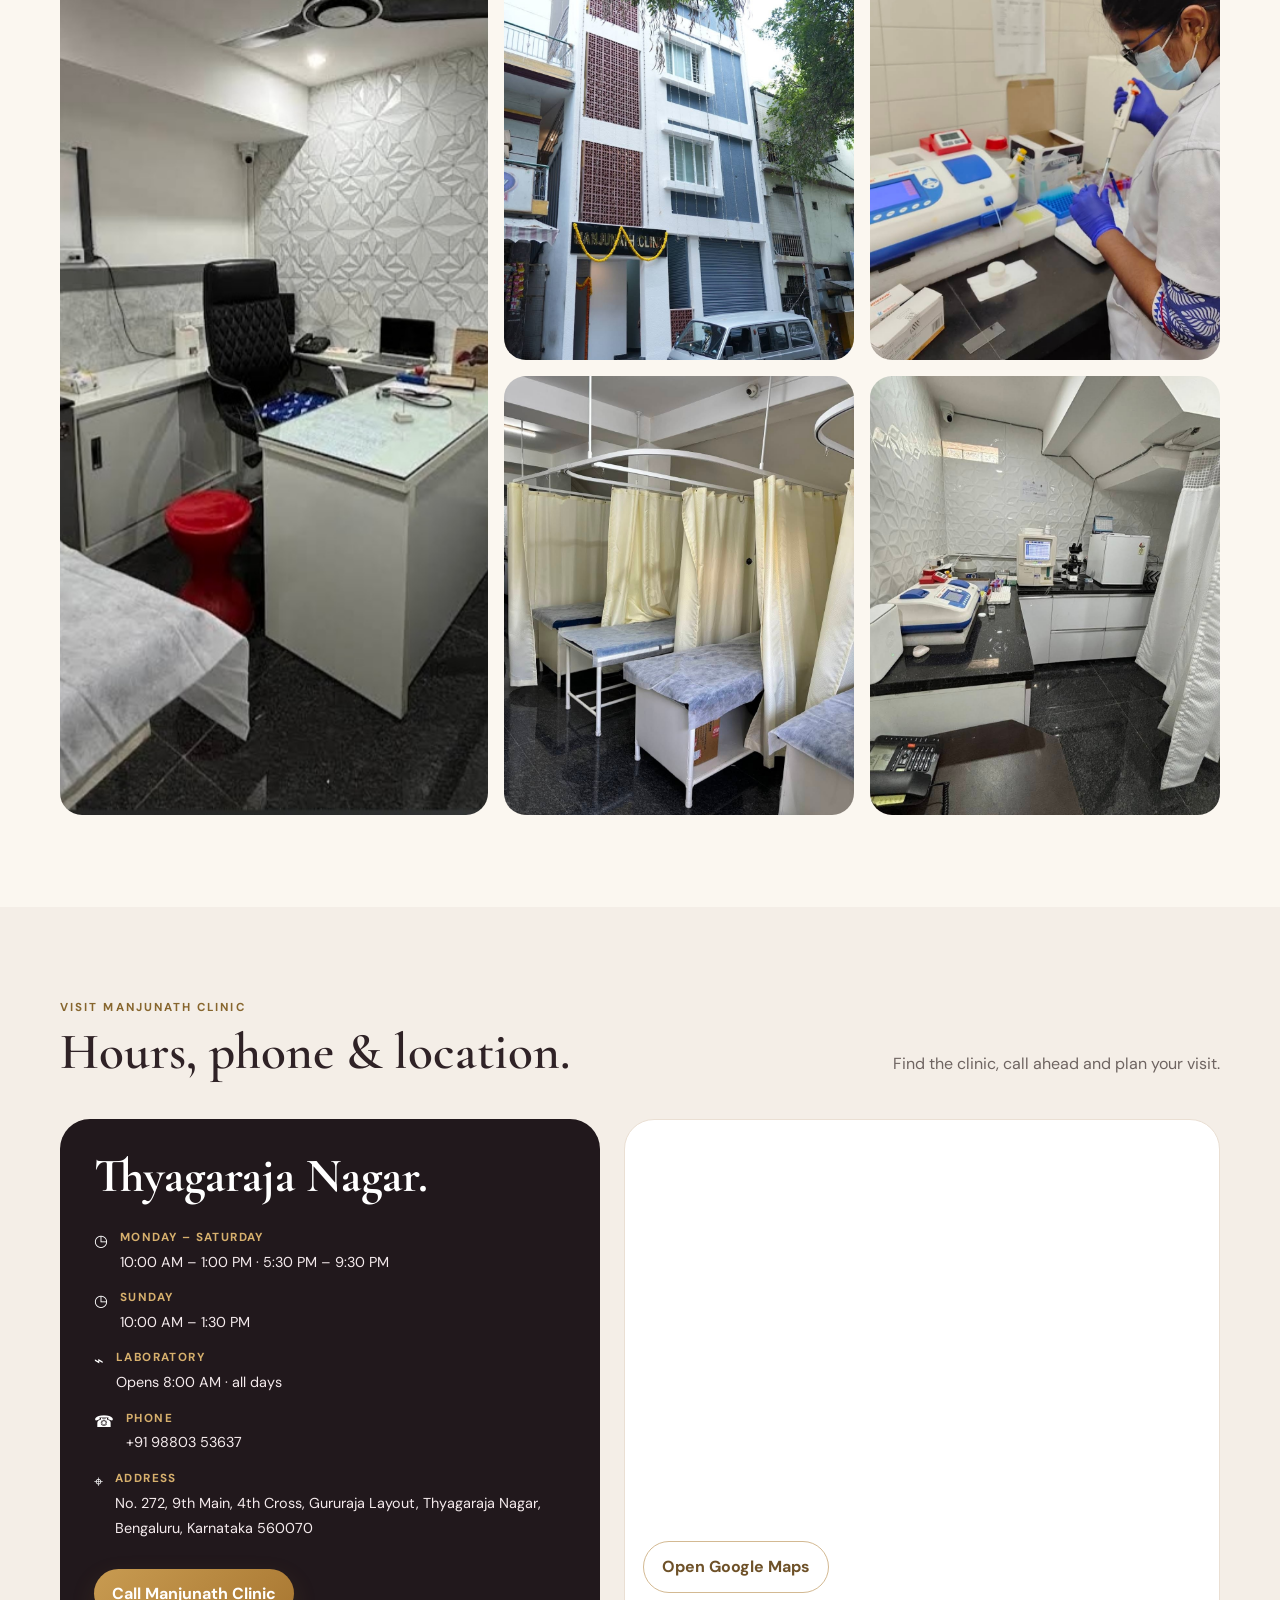
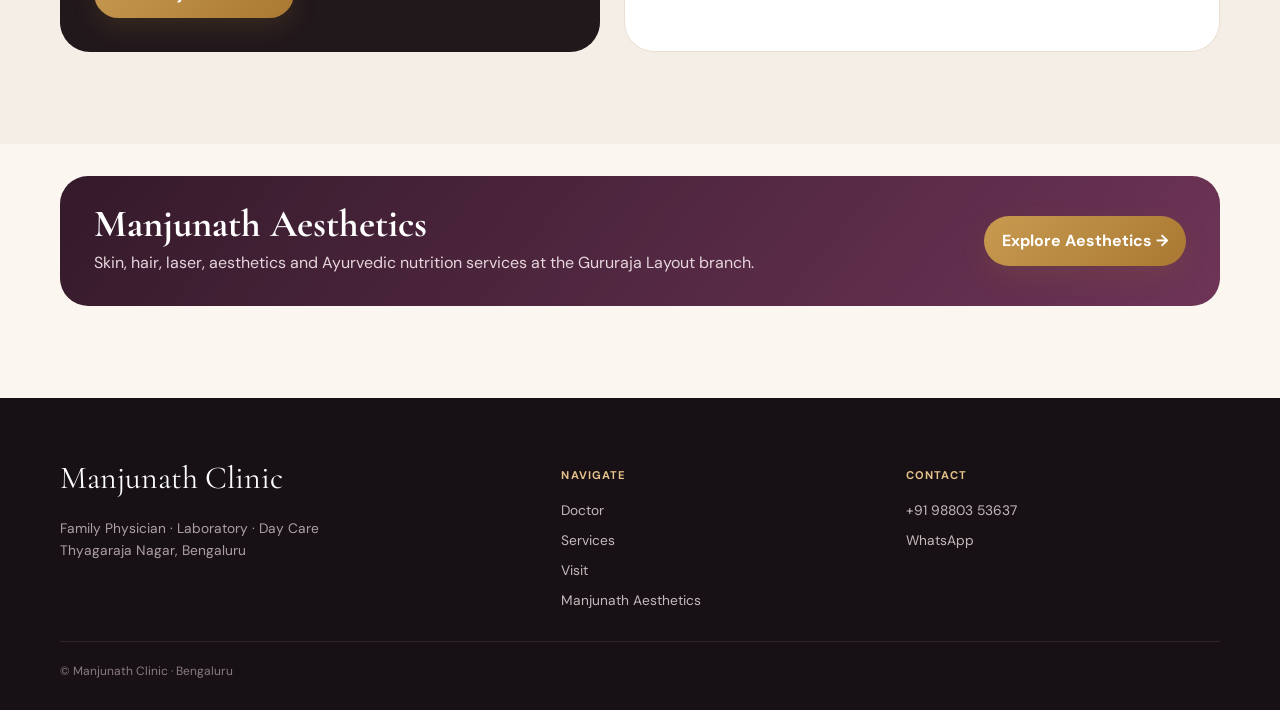
==== commit 7e8cbd74: "Add files via upload" ====
--- a/index.html
+++ b/index.html
@@ -35,6 +35,17 @@
       <div class="panel"><div class="split"><div><h3>BAMS · Family Physician</h3><p>Dr. Gundappa Yarashi practices from Manjunath Clinic in Thyagaraja Nagar, with general consultations supported by an on-site laboratory, ECG, day care treatment, nebulization, child vaccination and pharmacy services.</p></div><div class="clinic-cards"><div class="clinic-card"><b>Facility</b><span>ECG</span></div><div class="clinic-card"><b>Facility</b><span>Laboratory</span></div><div class="clinic-card"><b>Facility</b><span>Day Care</span></div><div class="clinic-card"><b>Facility</b><span>Nebulization</span></div><div class="clinic-card"><b>Facility</b><span>Child Vaccination</span></div><div class="clinic-card"><b>Facility</b><span>Pharmacy</span></div></div></div></div>
     </div></section>
 
+    <section id="experience"><div class="container reveal">
+      <div class="section-head"><div><div class="kicker">Clinical experience</div><h2>20+ Years of Clinical Experience</h2></div><p>Comprehensive medical care focused on early detection, effective management and long-term wellbeing.</p></div>
+      <div class="clinic-experience-grid">
+        <article class="experience-card"><h3>General Medical Care</h3><p>Diagnosis and management of common illnesses, infections, fever and everyday health concerns.</p></article>
+        <article class="experience-card"><h3>Diabetes &amp; Hypertension Care</h3><p>Ongoing monitoring and management of diabetes and high blood pressure, with a focus on preventing complications.</p></article>
+        <article class="experience-card"><h3>Preventive Healthcare</h3><p>Routine health assessments, screening and early identification of health risks.</p></article>
+        <article class="experience-card"><h3>Diabetic Foot &amp; Wound Care</h3><p>Assessment, treatment and ongoing monitoring of diabetic foot problems and wounds.</p></article>
+        <article class="experience-card"><h3>Chronic Disease Management</h3><p>Personalised follow-up and monitoring for long-term health conditions.</p></article>
+      </div>
+    </div></section>
+
     <section id="services" style="background:#eef5f1;border-block:1px solid #dce8e1"><div class="container reveal">
       <div class="section-head"><div><div class="kicker">Clinic services</div><h2>Care for everyday health needs.</h2></div><p>Consultation, investigation, treatment and preventive care in one clinic.</p></div>
       <div class="clinic-service-grid"><div class="clinic-service">General Consultation</div><div class="clinic-service">Preventive Screenings & Immunizations</div><div class="clinic-service">Fever & Infection Care</div><div class="clinic-service">Diabetes & BP Management</div><div class="clinic-service">ECG</div><div class="clinic-service">Laboratory Testing</div><div class="clinic-service">Day Care Treatment</div><div class="clinic-service">Nebulization</div><div class="clinic-service">Vaccination for Children</div><div class="clinic-service">Pharmacy</div></div>
--- a/styles.css
+++ b/styles.css
@@ -6,7 +6,7 @@
   --gold-light:#d6b375; --sage:#66715d; --line:#eadfd3; --white:#fff;
   --shadow:0 22px 55px rgba(67,35,45,.12); --radius:24px;
 }
-*{box-sizing:border-box} html{scroll-behavior:smooth} body{margin:0;background:var(--cream);color:var(--ink);font-family:'DM Sans',sans-serif;line-height:1.6} img{max-width:100%;display:block} a{text-decoration:none;color:inherit} button{font:inherit}.container{width:min(1160px,calc(100% - 40px));margin:auto}
+*{box-sizing:border-box} html{scroll-behavior:smooth;overflow-x:hidden} body{margin:0;overflow-x:hidden;background:var(--cream);color:var(--ink);font-family:'DM Sans',sans-serif;line-height:1.6} img{max-width:100%;display:block} a{text-decoration:none;color:inherit} button{font:inherit}.container{width:min(1160px,calc(100% - 40px));margin:auto}
 
 /* ---------- shared motion ---------- */
 .reveal{opacity:0;transform:translateY(28px);transition:opacity .75s ease,transform .75s ease}.reveal.visible{opacity:1;transform:none}
@@ -39,7 +39,7 @@
 .team-grid{display:grid;grid-template-columns:1fr 1fr;gap:24px}.person{display:grid;grid-template-columns:170px 1fr;gap:24px;align-items:center;padding:20px;background:#fff;border:1px solid var(--line);border-radius:26px}.person img{width:170px;height:210px;border-radius:20px;object-fit:cover}.person h3{font-size:2rem;margin-bottom:3px}.person .role{color:#936f34;font-size:.8rem;font-weight:700;text-transform:uppercase;letter-spacing:.09em;margin-bottom:12px}.person p{margin:0;color:var(--muted);font-size:.9rem}.person .note{display:inline-block;margin-top:15px;padding:6px 10px;border-radius:999px;background:#f5ede4;color:#6c573f;font-size:.75rem}
 
 /* ---------- testimonials ---------- */
-.testimonials{display:grid;grid-template-columns:repeat(4,1fr);gap:16px}.review{background:#fff;border:1px solid var(--line);border-radius:22px;padding:22px;display:flex;flex-direction:column;min-height:320px}.review img{width:100%;aspect-ratio:1.65/1;object-fit:cover;border-radius:14px;margin-bottom:17px}.stars{color:#d49d2c;letter-spacing:2px;font-size:.8rem}.review p{font-size:.9rem;color:#51474a;margin:11px 0 18px}.review strong{font-size:.78rem;color:#7a6068;margin-top:auto}.review small{color:#9a8b8d}
+.testimonials{display:grid;grid-template-columns:repeat(4,1fr);gap:16px}.review{background:#fff;border:1px solid var(--line);border-radius:22px;padding:22px;display:flex;flex-direction:column;min-height:320px;min-width:0;overflow:hidden}.review img{display:block;width:100%;max-width:100%;height:auto;aspect-ratio:auto;object-fit:contain;object-position:center;border-radius:14px;margin:0 0 17px;background:#f7f1ec}.stars{color:#d49d2c;letter-spacing:2px;font-size:.8rem}.review p{font-size:.9rem;color:#51474a;margin:11px 0 18px}.review strong{font-size:.78rem;color:#7a6068;margin-top:auto}.review small{color:#9a8b8d}
 
 /* ---------- contact / location ---------- */
 .contact-wrap{display:grid;grid-template-columns:.95fr 1.05fr;gap:24px}.contact-card{background:#21181c;color:#fff;border-radius:30px;padding:34px}.contact-card h2{color:#fff;font-size:3rem}.contact-card p{color:#d8c9cd}.contact-list{display:grid;gap:14px;margin:28px 0}.contact-line{display:flex;gap:12px;align-items:flex-start}.contact-line b{display:block;font-size:.73rem;text-transform:uppercase;letter-spacing:.12em;color:#d7b06d;margin-bottom:2px}.contact-line span{color:#f5ebed;font-size:.9rem}.map-card{background:#fff;border:1px solid var(--line);border-radius:30px;padding:12px;overflow:hidden}.map-card iframe{width:100%;height:390px;border:0;border-radius:22px}.map-actions{display:flex;gap:10px;padding:12px 6px 4px;flex-wrap:wrap}
@@ -61,12 +61,13 @@
   .brand-switch a{flex:1;text-align:center;padding:10px 8px;font-size:.82rem;line-height:1.15}
 
   /* Keep the sticky header compact and prevent the CTA from becoming a full-width block. */
-  .nav .inner{height:68px;gap:10px}
-  .wordmark{min-width:0;flex:1;gap:8px}
-  .wordmark img{width:56px;height:36px;flex:0 0 auto}
-  .wordmark strong{font-size:1.18rem;white-space:nowrap;letter-spacing:.035em}
-  .wordmark span{font-size:.53rem;letter-spacing:.16em;white-space:nowrap}
-  .nav .cta{width:auto;flex:0 0 auto;padding:10px 14px;font-size:.82rem;white-space:nowrap}
+  .nav .inner{height:68px;gap:8px;min-width:0}
+  .wordmark{min-width:0;flex:1 1 auto;gap:7px;overflow:hidden}
+  .wordmark img{width:48px;height:34px;flex:0 0 48px}
+  .wordmark-text{display:block!important;min-width:0;width:116px;max-width:116px;overflow:visible}
+  .wordmark strong{display:block;font-size:1.02rem;line-height:.92;white-space:normal;letter-spacing:.02em;width:auto;max-width:none}
+  .wordmark-text > span{display:none!important}
+  .nav .cta{width:auto;flex:0 0 auto;padding:9px 11px;font-size:.76rem;white-space:nowrap}
 
   .hero{padding:54px 0 48px}
   .hero-grid{gap:38px}
@@ -94,7 +95,17 @@
   .map-card iframe{height:300px}
   .foot-grid{grid-template-columns:1fr}
   .cta{max-width:100%}
+  .review{padding:18px 14px}
+  .review img{width:100%;max-width:100%;height:auto}
 }
+/* ---------- mobile header collision guard ---------- */
+@media (max-width:640px){
+  .nav .inner{overflow:hidden}
+  .nav .cta{position:relative;z-index:2}
+  .wordmark-text{flex:0 0 116px}
+  .wordmark strong{word-break:normal;overflow-wrap:normal}
+}
+
 @media (prefers-reduced-motion:reduce){*,*:before,*:after{animation:none!important;transition:none!important;scroll-behavior:auto!important}}
 
 /* ---------- refined content presentation ---------- */
@@ -102,3 +113,27 @@
 .gallery-labeled .gallery-item{isolation:isolate}.gallery-caption{position:absolute;left:16px;right:16px;bottom:16px;z-index:2;color:#fff;text-shadow:0 2px 8px rgba(0,0,0,.35)}.gallery-caption strong{display:block;font-family:'Cormorant Garamond',serif;font-size:1.55rem;line-height:1}.gallery-caption span{display:block;margin-top:4px;font-size:.72rem;letter-spacing:.02em;color:#f5eeee}.gallery-item:has(.gallery-caption):after{opacity:1;background:linear-gradient(180deg,transparent 42%,rgba(20,12,16,.72))}
 .sticky-book{display:none!important}
 @media (max-width:640px){.person-no-photo{grid-template-columns:92px 1fr}.person-mark{width:92px;height:126px;font-size:2.4rem}.gallery-caption strong{font-size:1.35rem}.gallery-caption span{font-size:.68rem}}
+
+
+/* ---------- final client-request refinements ---------- */
+.aesthetics-wordmark{min-width:0}
+.aesthetics-wordmark img{width:150px;height:54px;object-fit:contain;border-radius:4px}
+.brand-tagline{display:block;font-size:.62rem;letter-spacing:.20em;text-transform:uppercase;color:var(--muted);white-space:nowrap}
+.clinic-experience-grid{display:grid;grid-template-columns:repeat(3,1fr);gap:16px}
+.experience-card{padding:24px;background:#fff;border:1px solid var(--line);border-radius:22px;box-shadow:0 10px 28px rgba(67,35,45,.06);transition:.25s}
+.experience-card:hover{transform:translateY(-5px);box-shadow:var(--shadow)}
+.experience-card h3{font-size:1.55rem;margin-bottom:9px}
+.experience-card p{margin:0;color:var(--muted);font-size:.9rem}
+.review strong{margin-top:12px}
+.review small{margin-top:2px}
+@media (max-width:980px){.clinic-experience-grid{grid-template-columns:1fr 1fr}.aesthetics-wordmark img{width:130px;height:50px}}
+@media (max-width:640px){
+  .aesthetics-wordmark{gap:7px;flex:1;min-width:0}
+  .aesthetics-wordmark img{width:122px;height:48px;flex:0 0 122px}
+  .brand-tagline{display:none}
+  .nav .cta{padding:10px 13px;font-size:.78rem;white-space:nowrap;flex:0 0 auto}
+  .nav .inner{gap:8px}
+  .hero h1{font-size:4.25rem;max-width:7.2ch}
+  .hero-logo-card{width:165px}
+  .clinic-experience-grid{grid-template-columns:1fr}
+}
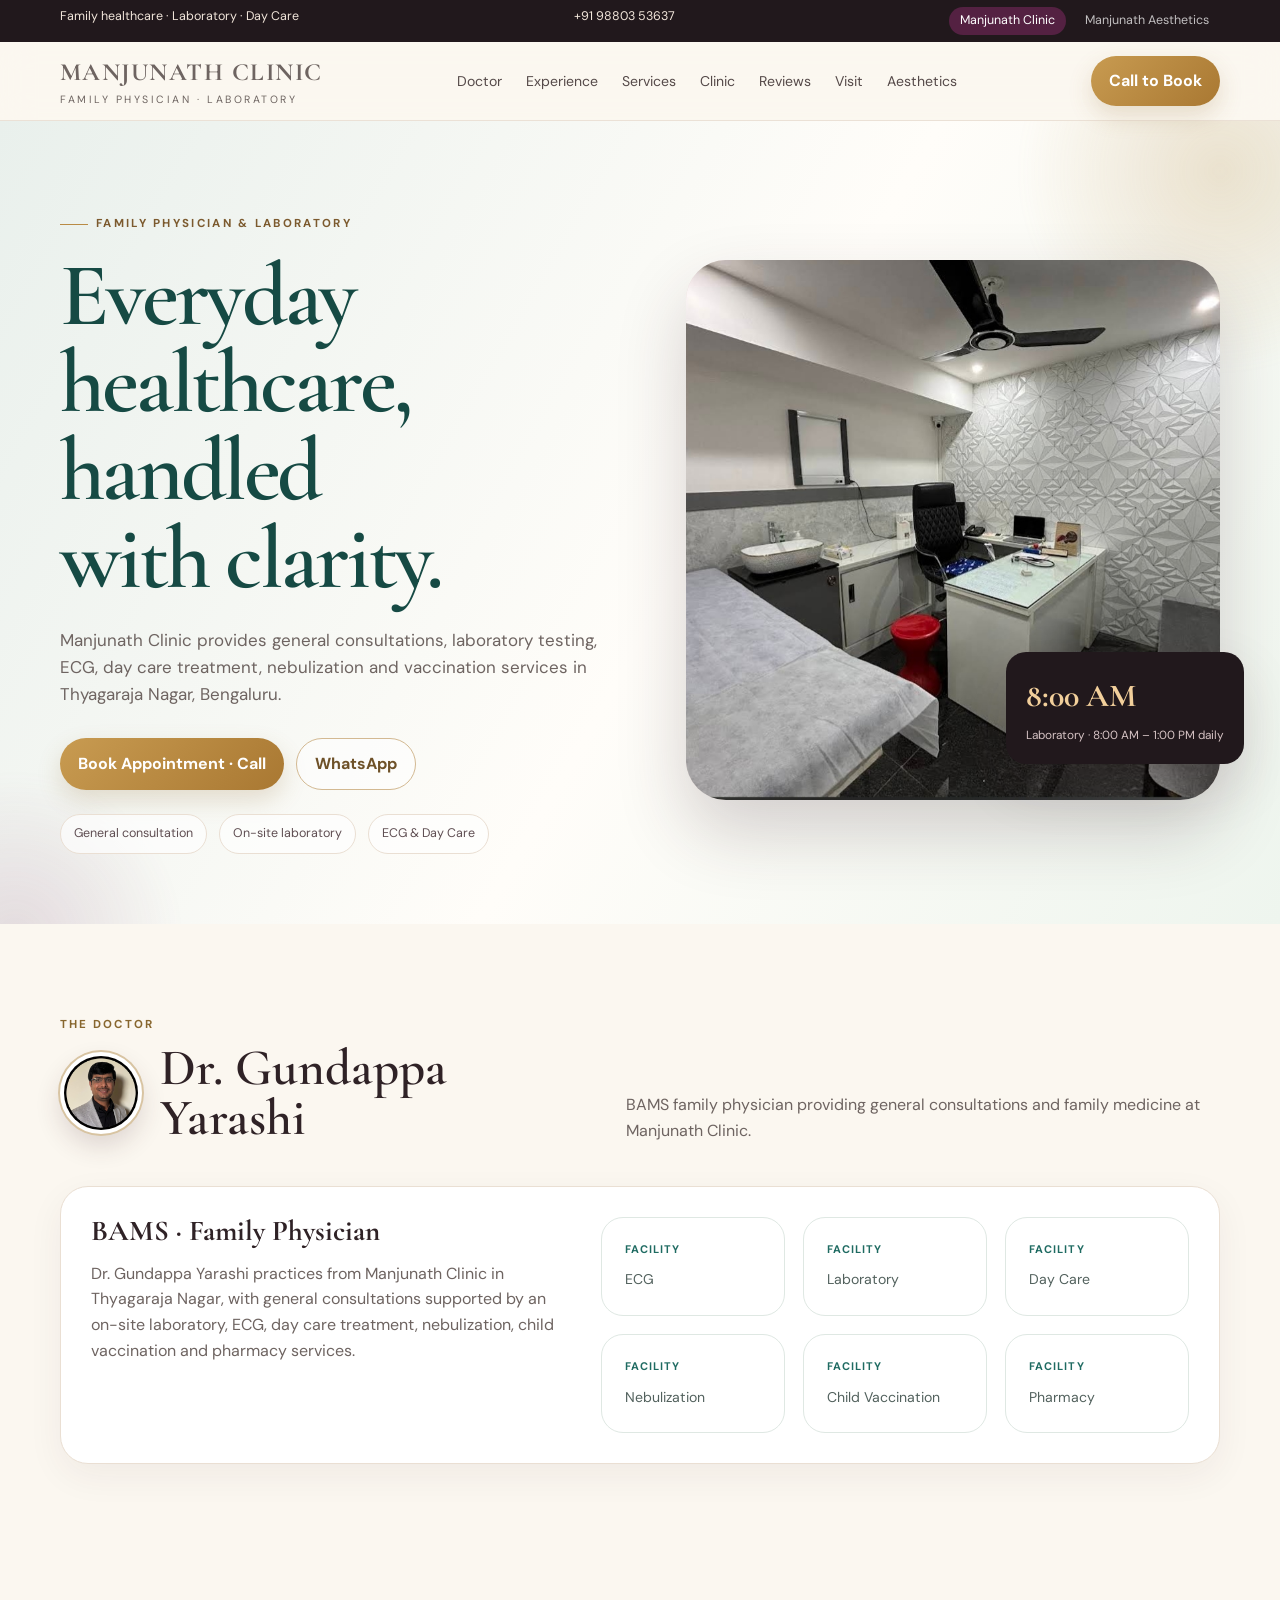
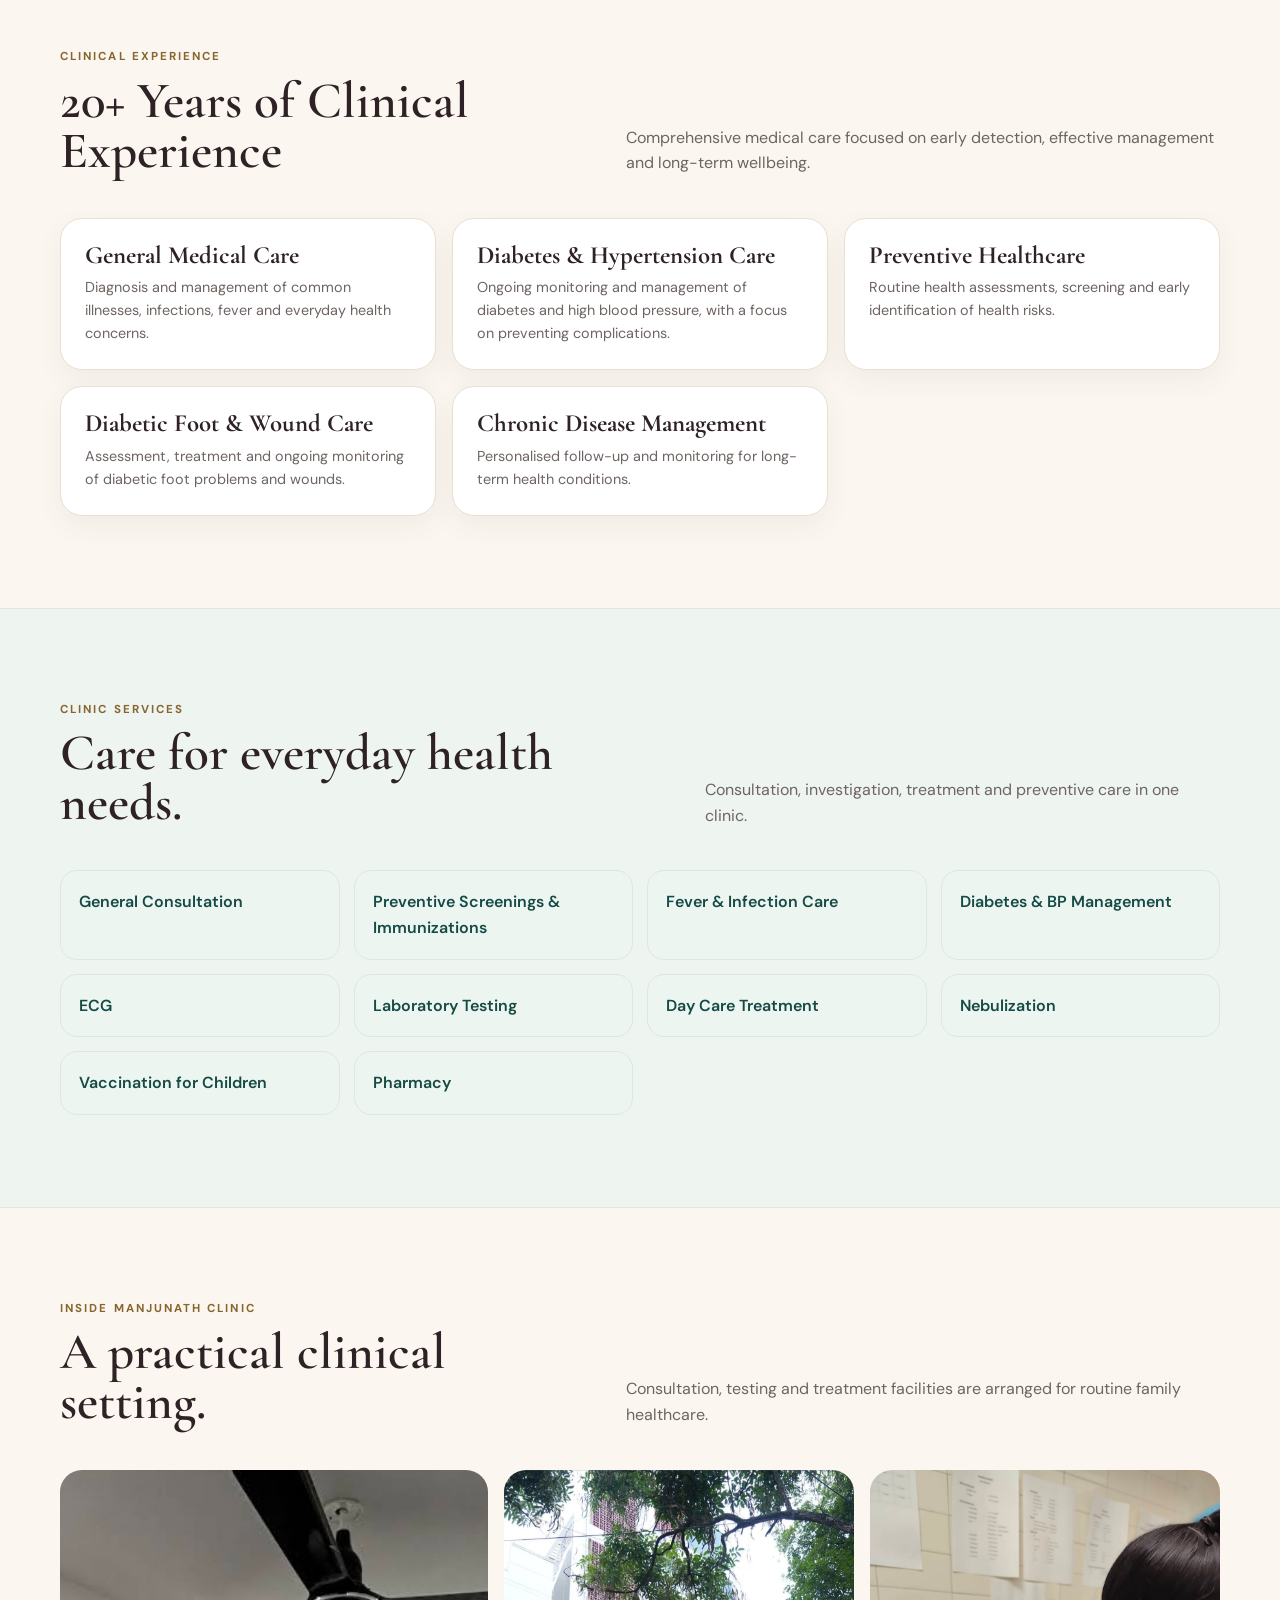
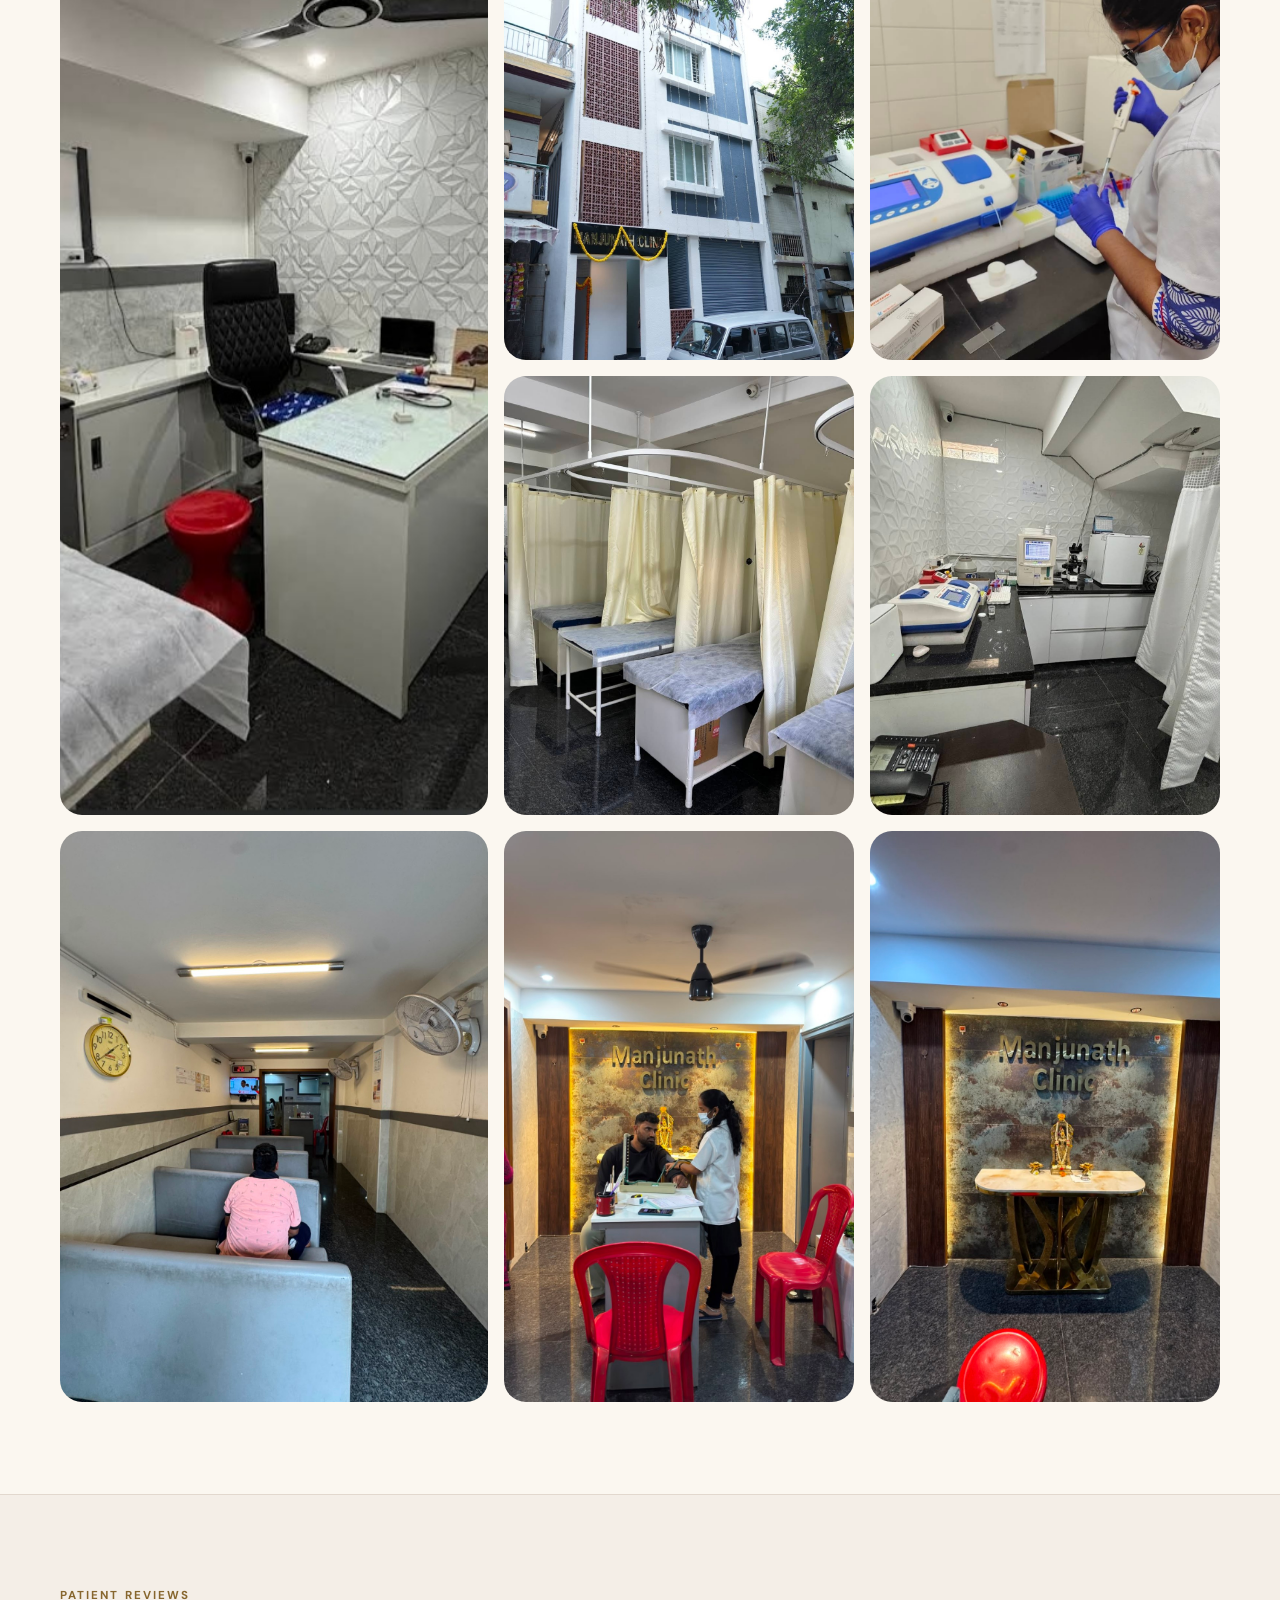
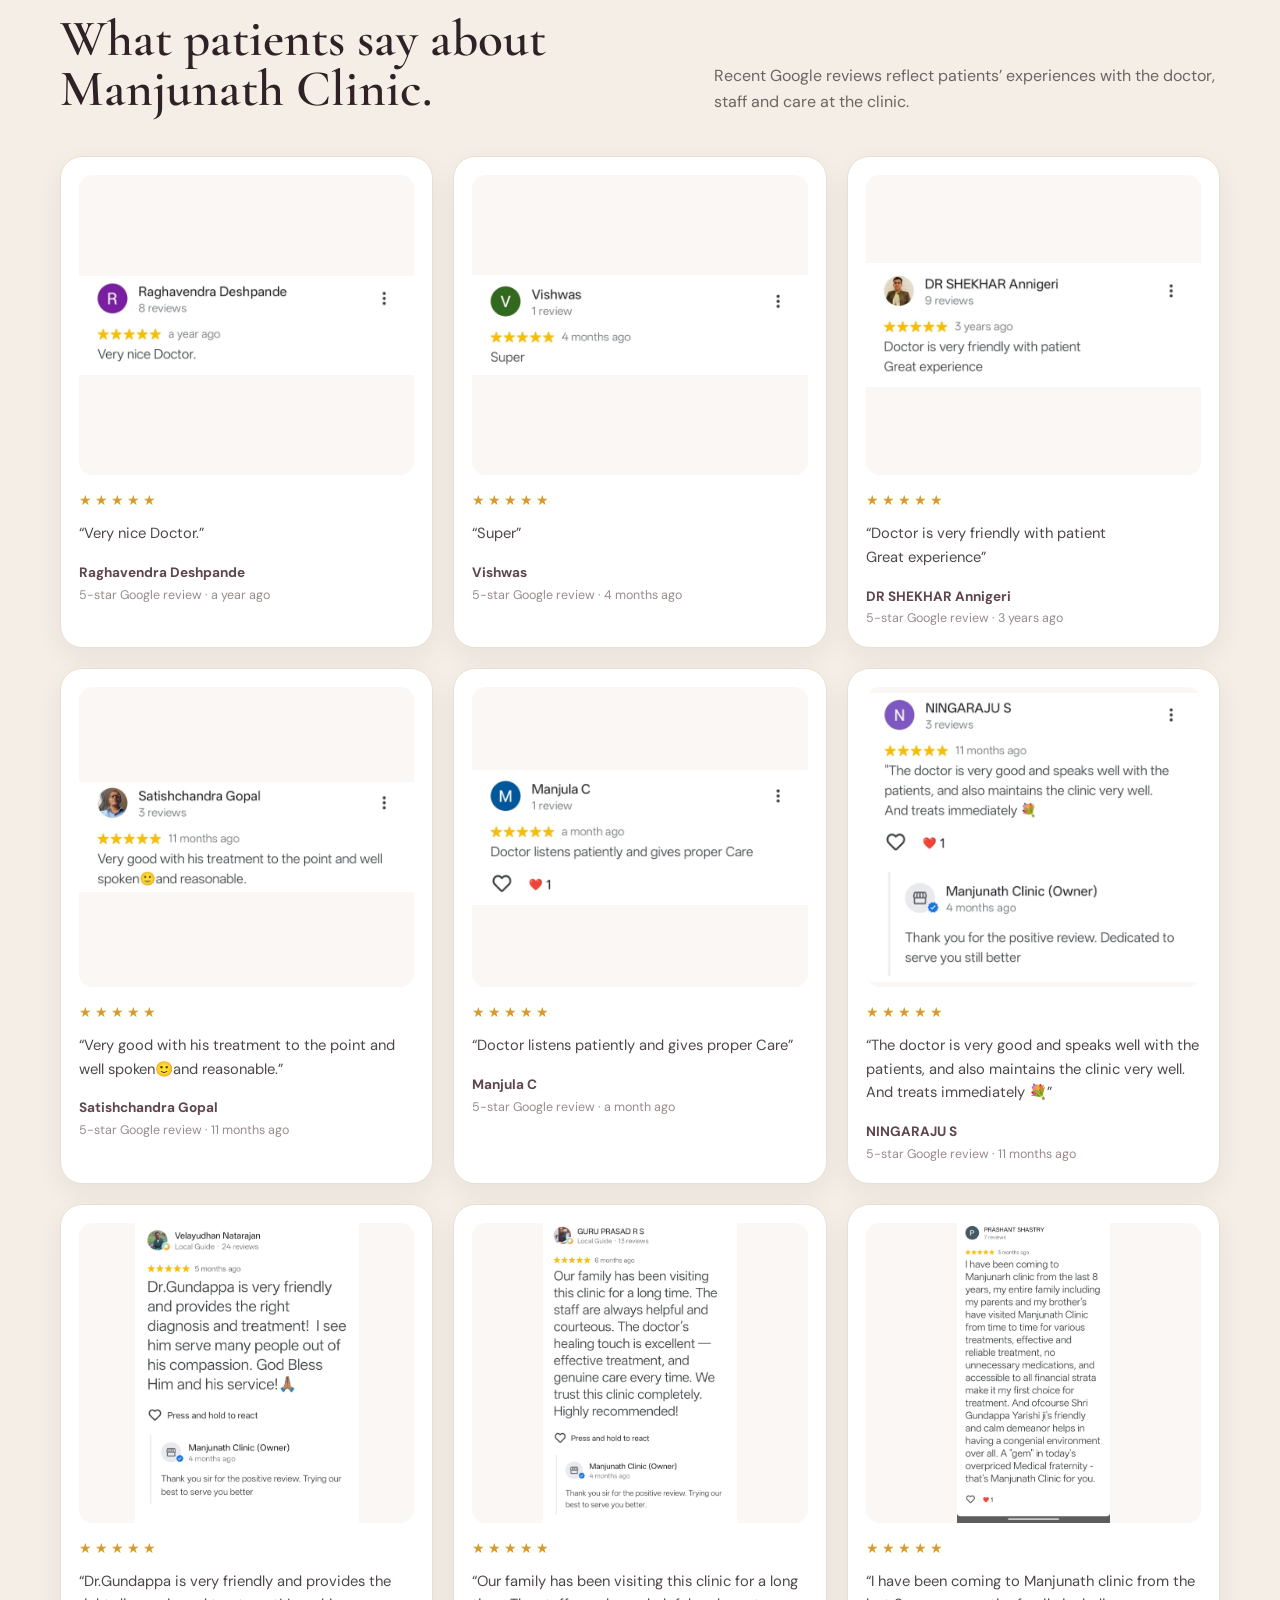
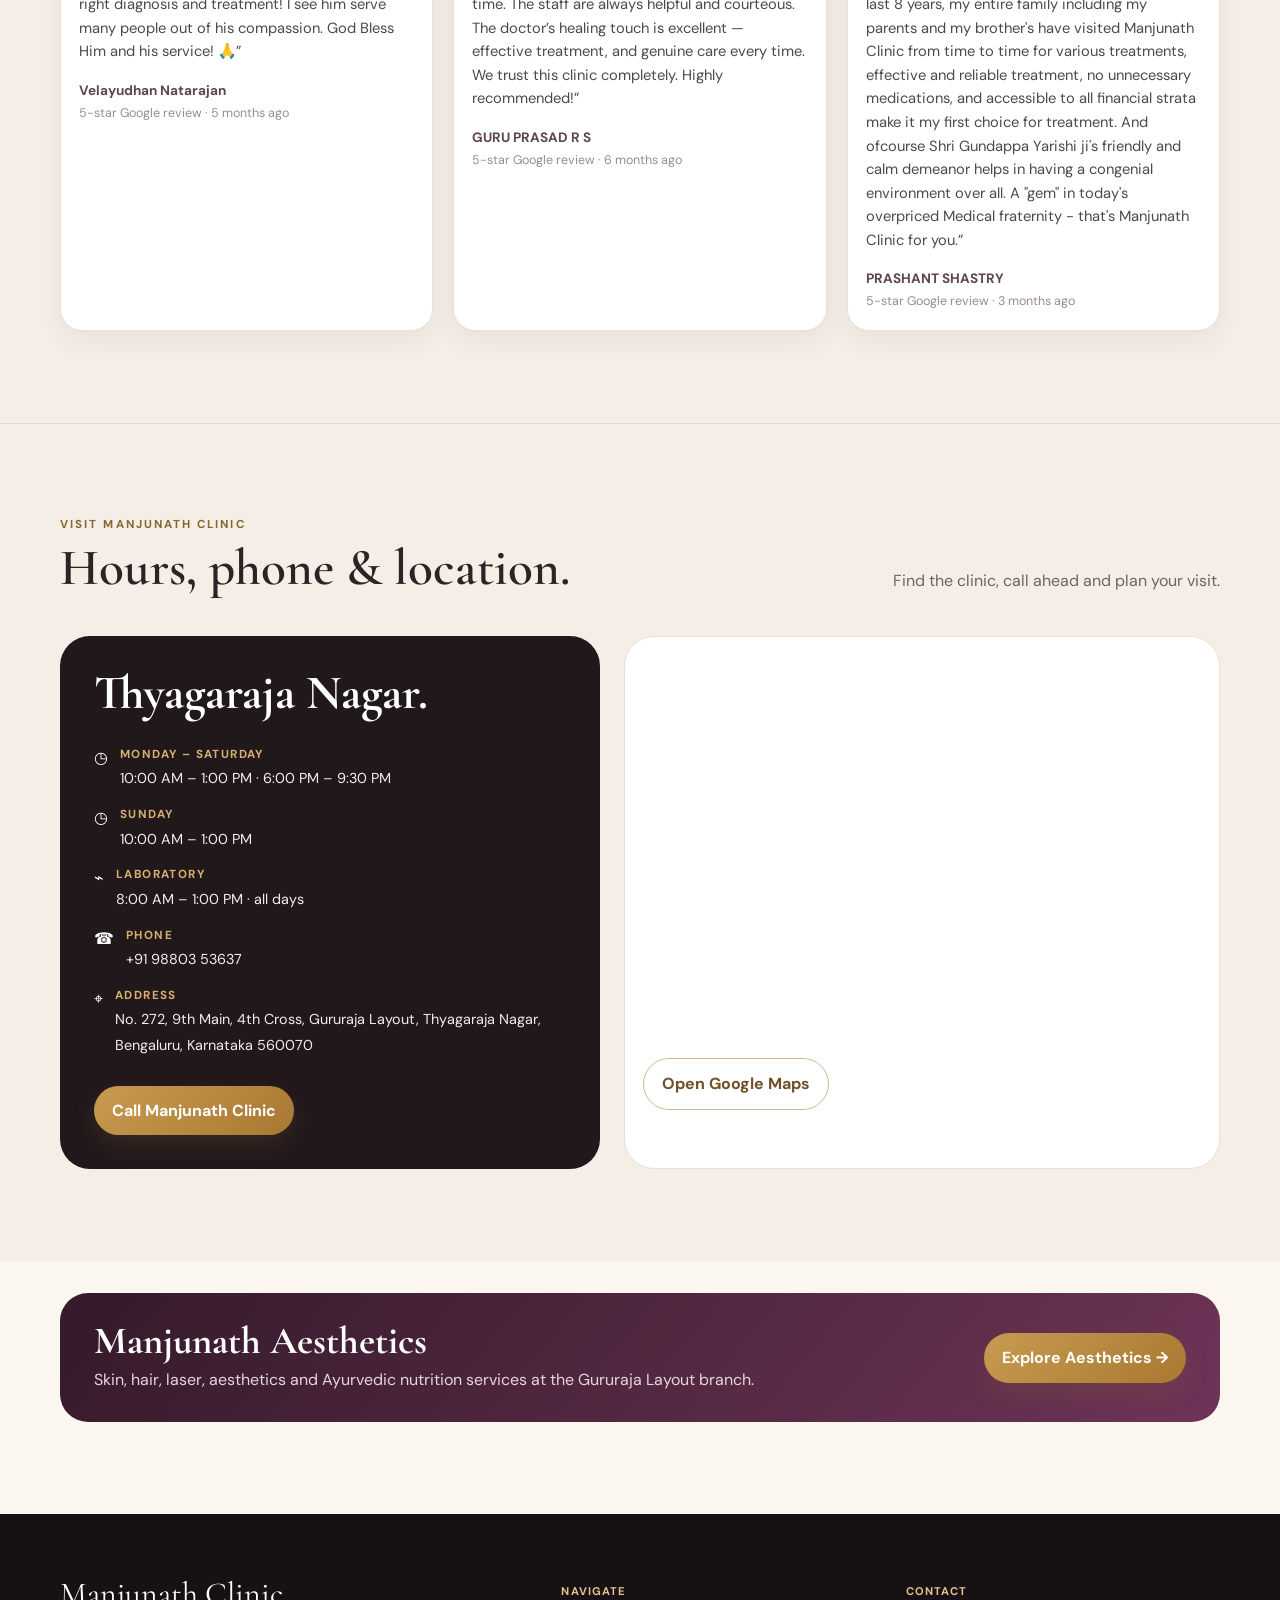
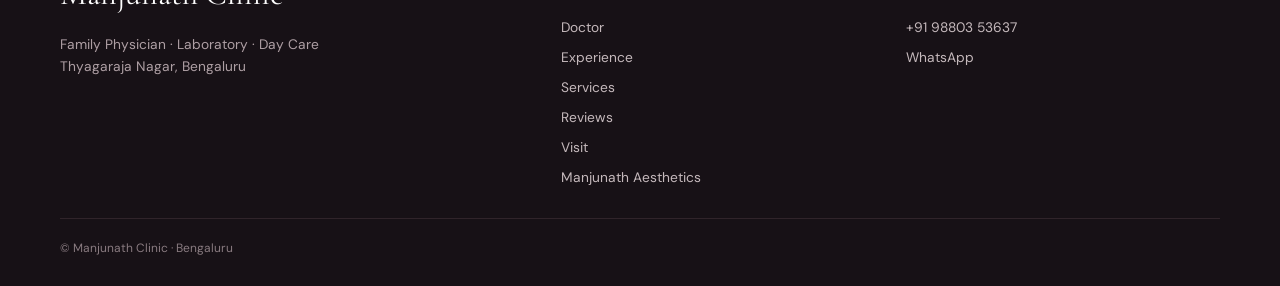
==== commit ae3cea13: "Add files via upload" ====
--- a/index.html
+++ b/index.html
@@ -14,7 +14,7 @@
     <a class="wordmark" href="index.html">
       <span><strong>Manjunath Clinic</strong><span>Family Physician · Laboratory</span></span>
     </a>
-    <nav class="navlinks"><a href="#about">Doctor</a><a href="#services">Services</a><a href="#clinic">Clinic</a><a href="#visit">Visit</a><a href="aesthetics.html">Aesthetics</a></nav>
+    <nav class="navlinks"><a href="#about">Doctor</a><a href="#experience">Experience</a><a href="#services">Services</a><a href="#clinic">Clinic</a><a href="#reviews">Reviews</a><a href="#visit">Visit</a><a href="aesthetics.html">Aesthetics</a></nav>
     <a class="cta cta-gold" href="tel:+919880353637">Call to Book</a>
   </div></header>
 
@@ -27,7 +27,7 @@
         <div class="hero-actions"><a class="cta cta-gold" href="tel:+919880353637">Book Appointment · Call</a><a class="cta cta-outline" href="https://wa.me/919880353637" target="_blank" rel="noopener">WhatsApp</a></div>
         <div class="hero-badges"><span class="hero-badge">General consultation</span><span class="hero-badge">On-site laboratory</span><span class="hero-badge">ECG & Day Care</span></div>
       </div>
-      <div class="hero-visual reveal"><div class="hero-logo-card"><div style="padding:14px 8px;text-align:center;color:#164a44;font-family:'Cormorant Garamond',serif;font-size:1.25rem;letter-spacing:.08em">MANJUNATH<br><span style="font-family:'DM Sans',sans-serif;font-size:.55rem;letter-spacing:.18em;color:#8c775b">CLINIC</span></div></div><div class="hero-photo"><img src="images/photo1.jpg" alt="Manjunath Clinic interior"></div><div class="floating-stat"><strong>8:00 AM</strong><span>Laboratory opening time · all days</span></div></div>
+      <div class="hero-visual reveal"><div class="hero-logo-card"><div style="padding:14px 8px;text-align:center;color:#164a44;font-family:'Cormorant Garamond',serif;font-size:1.25rem;letter-spacing:.08em">MANJUNATH<br><span style="font-family:'DM Sans',sans-serif;font-size:.55rem;letter-spacing:.18em;color:#8c775b">CLINIC</span></div></div><div class="hero-photo"><img src="images/photo1.jpg" alt="Manjunath Clinic interior"></div><div class="floating-stat"><strong>8:00 AM</strong><span>Laboratory · 8:00 AM – 1:00 PM daily</span></div></div>
     </div></section>
 
     <section id="about"><div class="container reveal">
@@ -53,18 +53,94 @@
 
     <section id="clinic"><div class="container reveal">
       <div class="section-head"><div><div class="kicker">Inside Manjunath Clinic</div><h2>A practical clinical setting.</h2></div><p>Consultation, testing and treatment facilities are arranged for routine family healthcare.</p></div>
-      <div class="gallery"><div class="gallery-item tall"><img src="images/photo1.jpg" alt="Manjunath Clinic interior"></div><div class="gallery-item"><img src="images/photo2.jpg" alt="Manjunath Clinic treatment area"></div><div class="gallery-item"><img src="images/photo3.jpg" alt="Manjunath Clinic interior"></div><div class="gallery-item"><img src="images/photo4.jpg" alt="Manjunath Clinic interior"></div><div class="gallery-item"><img src="images/photo5.jpg" alt="Manjunath Clinic interior"></div></div>
+      <div class="gallery clinic-gallery"><div class="gallery-item tall"><img src="images/photo1.jpg" alt="Manjunath Clinic interior"></div><div class="gallery-item"><img src="images/photo2.jpg" alt="Manjunath Clinic treatment area"></div><div class="gallery-item"><img src="images/photo3.jpg" alt="Manjunath Clinic interior"></div><div class="gallery-item"><img src="images/photo4.jpg" alt="Manjunath Clinic interior"></div><div class="gallery-item"><img src="images/photo5.jpg" alt="Manjunath Clinic interior"></div><div class="gallery-item"><img src="images/clinic-photo-waiting-area.jpg" alt="Manjunath Clinic waiting area"></div><div class="gallery-item"><img src="images/clinic-photo-consultation-area.jpg" alt="Manjunath Clinic reception and consultation area"></div><div class="gallery-item"><img src="images/clinic-photo-entrance.jpg" alt="Manjunath Clinic entrance and reception feature wall"></div></div>
     </div></section>
+
+
+    <section id="reviews" style="background:#f4eee7;border-block:1px solid #e2d8ce">
+      <div class="container reveal">
+        <div class="section-head">
+          <div><div class="kicker">Patient reviews</div><h2>What patients say about Manjunath Clinic.</h2></div>
+          <p>Recent Google reviews reflect patients’ experiences with the doctor, staff and care at the clinic.</p>
+        </div>
+        <div class="clinic-reviews-grid">
+
+          <article class="clinic-review-card">
+            <img src="images2/clinic-review-01-raghavendra-deshpande.jpg" alt="Google review by Raghavendra Deshpande" loading="lazy">
+            <div class="review-stars" aria-label="5 star review">★★★★★</div>
+            <p class="review-quote">“Very nice Doctor.”</p>
+            <div class="review-meta"><strong>Raghavendra Deshpande</strong><span>5-star Google review · a year ago</span></div>
+          </article>
+
+          <article class="clinic-review-card">
+            <img src="images2/clinic-review-02-vishwas.jpg" alt="Google review by Vishwas" loading="lazy">
+            <div class="review-stars" aria-label="5 star review">★★★★★</div>
+            <p class="review-quote">“Super”</p>
+            <div class="review-meta"><strong>Vishwas</strong><span>5-star Google review · 4 months ago</span></div>
+          </article>
+
+          <article class="clinic-review-card">
+            <img src="images2/clinic-review-03-dr-shekhar-annigeri.jpg" alt="Google review by DR SHEKHAR Annigeri" loading="lazy">
+            <div class="review-stars" aria-label="5 star review">★★★★★</div>
+            <p class="review-quote">“Doctor is very friendly with patient<br>Great experience”</p>
+            <div class="review-meta"><strong>DR SHEKHAR Annigeri</strong><span>5-star Google review · 3 years ago</span></div>
+          </article>
+
+          <article class="clinic-review-card">
+            <img src="images2/clinic-review-04-satishchandra-gopal.jpg" alt="Google review by Satishchandra Gopal" loading="lazy">
+            <div class="review-stars" aria-label="5 star review">★★★★★</div>
+            <p class="review-quote">“Very good with his treatment to the point and well spoken🙂and reasonable.”</p>
+            <div class="review-meta"><strong>Satishchandra Gopal</strong><span>5-star Google review · 11 months ago</span></div>
+          </article>
+
+          <article class="clinic-review-card">
+            <img src="images2/clinic-review-05-manjula-c.jpg" alt="Google review by Manjula C" loading="lazy">
+            <div class="review-stars" aria-label="5 star review">★★★★★</div>
+            <p class="review-quote">“Doctor listens patiently and gives proper Care”</p>
+            <div class="review-meta"><strong>Manjula C</strong><span>5-star Google review · a month ago</span></div>
+          </article>
+
+          <article class="clinic-review-card">
+            <img src="images2/clinic-review-06-ningaraju-s.jpg" alt="Google review by NINGARAJU S" loading="lazy">
+            <div class="review-stars" aria-label="5 star review">★★★★★</div>
+            <p class="review-quote">“The doctor is very good and speaks well with the patients, and also maintains the clinic very well. And treats immediately 💐”</p>
+            <div class="review-meta"><strong>NINGARAJU S</strong><span>5-star Google review · 11 months ago</span></div>
+          </article>
+
+          <article class="clinic-review-card">
+            <img src="images2/clinic-review-07-velayudhan-natarajan.jpg" alt="Google review by Velayudhan Natarajan" loading="lazy">
+            <div class="review-stars" aria-label="5 star review">★★★★★</div>
+            <p class="review-quote">“Dr.Gundappa is very friendly and provides the right diagnosis and treatment! I see him serve many people out of his compassion. God Bless Him and his service! 🙏”</p>
+            <div class="review-meta"><strong>Velayudhan Natarajan</strong><span>5-star Google review · 5 months ago</span></div>
+          </article>
+
+          <article class="clinic-review-card">
+            <img src="images2/clinic-review-08-guru-prasad-r-s.jpg" alt="Google review by GURU PRASAD R S" loading="lazy">
+            <div class="review-stars" aria-label="5 star review">★★★★★</div>
+            <p class="review-quote">“Our family has been visiting this clinic for a long time. The staff are always helpful and courteous. The doctor’s healing touch is excellent — effective treatment, and genuine care every time. We trust this clinic completely. Highly recommended!”</p>
+            <div class="review-meta"><strong>GURU PRASAD R S</strong><span>5-star Google review · 6 months ago</span></div>
+          </article>
+
+          <article class="clinic-review-card">
+            <img src="images2/clinic-review-09-prashant-shastry.jpg" alt="Google review by PRASHANT SHASTRY" loading="lazy">
+            <div class="review-stars" aria-label="5 star review">★★★★★</div>
+            <p class="review-quote">“I have been coming to Manjunath clinic from the last 8 years, my entire family including my parents and my brother's have visited Manjunath Clinic from time to time for various treatments, effective and reliable treatment, no unnecessary medications, and accessible to all financial strata make it my first choice for treatment. And ofcourse Shri Gundappa Yarishi ji's friendly and calm demeanor helps in having a congenial environment over all. A "gem" in today's overpriced Medical fraternity - that's Manjunath Clinic for you.”</p>
+            <div class="review-meta"><strong>PRASHANT SHASTRY</strong><span>5-star Google review · 3 months ago</span></div>
+          </article>
+
+        </div>
+      </div>
+    </section>
 
     <section id="visit" style="background:#f4eee7"><div class="container reveal">
       <div class="section-head"><div><div class="kicker">Visit Manjunath Clinic</div><h2>Hours, phone & location.</h2></div><p>Find the clinic, call ahead and plan your visit.</p></div>
-      <div class="contact-wrap"><div class="contact-card"><h2>Thyagaraja Nagar.</h2><div class="contact-list"><div class="contact-line"><div>◷</div><div><b>Monday – Saturday</b><span>10:00 AM – 1:00 PM · 5:30 PM – 9:30 PM</span></div></div><div class="contact-line"><div>◷</div><div><b>Sunday</b><span>10:00 AM – 1:30 PM</span></div></div><div class="contact-line"><div>⌁</div><div><b>Laboratory</b><span>Opens 8:00 AM · all days</span></div></div><div class="contact-line"><div>☎</div><div><b>Phone</b><span>+91 98803 53637</span></div></div><div class="contact-line"><div>⌖</div><div><b>Address</b><span>No. 272, 9th Main, 4th Cross, Gururaja Layout, Thyagaraja Nagar, Bengaluru, Karnataka 560070</span></div></div></div><a class="cta cta-gold" href="tel:+919880353637">Call Manjunath Clinic</a></div><div class="map-card"><iframe loading="lazy" src="https://maps.google.com/maps?q=Manjunath%20Clinic%20272%209th%20Main%204th%20Cross%20Gururaja%20Layout%20Thyagaraja%20Nagar%20Bengaluru&t=&z=15&ie=UTF8&iwloc=&output=embed" title="Manjunath Clinic map"></iframe><div class="map-actions"><a class="cta cta-outline" href="https://maps.google.com/?q=Manjunath%20Clinic%20272%209th%20Main%204th%20Cross%20Gururaja%20Layout%20Bengaluru" target="_blank" rel="noopener">Open Google Maps</a></div></div></div>
+      <div class="contact-wrap"><div class="contact-card"><h2>Thyagaraja Nagar.</h2><div class="contact-list"><div class="contact-line"><div>◷</div><div><b>Monday – Saturday</b><span>10:00 AM – 1:00 PM · 6:00 PM – 9:30 PM</span></div></div><div class="contact-line"><div>◷</div><div><b>Sunday</b><span>10:00 AM – 1:00 PM</span></div></div><div class="contact-line"><div>⌁</div><div><b>Laboratory</b><span>8:00 AM – 1:00 PM · all days</span></div></div><div class="contact-line"><div>☎</div><div><b>Phone</b><span>+91 98803 53637</span></div></div><div class="contact-line"><div>⌖</div><div><b>Address</b><span>No. 272, 9th Main, 4th Cross, Gururaja Layout, Thyagaraja Nagar, Bengaluru, Karnataka 560070</span></div></div></div><a class="cta cta-gold" href="tel:+919880353637">Call Manjunath Clinic</a></div><div class="map-card"><iframe loading="lazy" src="https://maps.google.com/maps?q=Manjunath%20Clinic%20272%209th%20Main%204th%20Cross%20Gururaja%20Layout%20Thyagaraja%20Nagar%20Bengaluru&t=&z=15&ie=UTF8&iwloc=&output=embed" title="Manjunath Clinic map"></iframe><div class="map-actions"><a class="cta cta-outline" href="https://maps.google.com/?q=Manjunath%20Clinic%20272%209th%20Main%204th%20Cross%20Gururaja%20Layout%20Bengaluru" target="_blank" rel="noopener">Open Google Maps</a></div></div></div>
     </div></section>
 
     <section id="aesthetics" style="padding-top:32px"><div class="container reveal"><div class="switch-banner"><div><h3>Manjunath Aesthetics</h3><p>Skin, hair, laser, aesthetics and Ayurvedic nutrition services at the Gururaja Layout branch.</p></div><a class="cta cta-gold" href="aesthetics.html">Explore Aesthetics →</a></div></div></section>
   </main>
 
-  <footer><div class="container foot-grid"><div><div class="foot-brand">Manjunath Clinic</div><p>Family Physician · Laboratory · Day Care<br>Thyagaraja Nagar, Bengaluru</p></div><div><h4>Navigate</h4><div class="foot-links"><a href="#about">Doctor</a><a href="#services">Services</a><a href="#visit">Visit</a><a href="aesthetics.html">Manjunath Aesthetics</a></div></div><div><h4>Contact</h4><div class="foot-links"><a href="tel:+919880353637">+91 98803 53637</a><a href="https://wa.me/919880353637" target="_blank" rel="noopener">WhatsApp</a></div></div></div><div class="container copyright">© Manjunath Clinic · Bengaluru</div></footer>
+  <footer><div class="container foot-grid"><div><div class="foot-brand">Manjunath Clinic</div><p>Family Physician · Laboratory · Day Care<br>Thyagaraja Nagar, Bengaluru</p></div><div><h4>Navigate</h4><div class="foot-links"><a href="#about">Doctor</a><a href="#experience">Experience</a><a href="#services">Services</a><a href="#reviews">Reviews</a><a href="#visit">Visit</a><a href="aesthetics.html">Manjunath Aesthetics</a></div></div><div><h4>Contact</h4><div class="foot-links"><a href="tel:+919880353637">+91 98803 53637</a><a href="https://wa.me/919880353637" target="_blank" rel="noopener">WhatsApp</a></div></div></div><div class="container copyright">© Manjunath Clinic · Bengaluru</div></footer>
   <script src="script.js"></script>
 </body>
 </html>
--- a/styles.css
+++ b/styles.css
@@ -20,7 +20,24 @@
 .cta{display:inline-flex;align-items:center;justify-content:center;gap:9px;padding:12px 18px;border-radius:999px;font-weight:700;transition:.22s;cursor:pointer}.cta-gold{background:linear-gradient(135deg,#c89b51,#a97832);color:#fff;box-shadow:0 10px 24px rgba(146,103,47,.2)}.cta-gold:hover{transform:translateY(-2px);box-shadow:0 14px 30px rgba(146,103,47,.28)}.cta-outline{border:1px solid #d3b992;color:#6e5128;background:rgba(255,255,255,.55)}.cta-outline:hover{background:#fff;transform:translateY(-2px)}
 
 /* ---------- hero ---------- */
-.hero{position:relative;overflow:hidden;padding:86px 0 70px;background:radial-gradient(circle at 80% 12%,#f6dfdc 0,transparent 31%),linear-gradient(135deg,#fbf4ec 0%,#fffdf9 55%,#f4e7e0 100%)}.hero:before,.hero:after{content:"";position:absolute;border-radius:50%;filter:blur(5px);pointer-events:none}.hero:before{width:420px;height:420px;right:-150px;top:-160px;background:radial-gradient(circle,rgba(185,139,69,.22),transparent 68%);animation:float 9s ease-in-out infinite}.hero:after{width:350px;height:350px;left:-160px;bottom:-190px;background:radial-gradient(circle,rgba(123,49,95,.14),transparent 68%)}.hero-grid{display:grid;grid-template-columns:1.02fr .98fr;gap:70px;align-items:center;position:relative;z-index:2}.eyebrow{display:inline-flex;align-items:center;gap:8px;font-size:.72rem;letter-spacing:.2em;text-transform:uppercase;color:#7c5a2e;font-weight:700;margin-bottom:18px}.eyebrow:before{content:"";width:28px;height:1px;background:var(--gold)}h1,h2,h3{font-family:'Cormorant Garamond',serif;line-height:.98;margin:0;color:#2f2226}h1{font-size:clamp(3.7rem,7vw,6.8rem);font-weight:600;letter-spacing:-.035em;max-width:8.5ch}.hero .lead{font-size:1.06rem;color:var(--muted);max-width:60ch;margin:24px 0 30px}.hero-actions{display:flex;gap:12px;flex-wrap:wrap}.hero-badges{display:flex;gap:12px;flex-wrap:wrap;margin-top:24px}.hero-badge{background:rgba(255,255,255,.66);border:1px solid var(--line);padding:9px 13px;border-radius:999px;font-size:.78rem;color:#5f4e52}
+.hero{position:relative;overflow:hidden;padding:86px 0 70px;background:radial-gradient(circle at 80% 12%,#f6dfdc 0,transparent 31%),linear-gradient(135deg,#fbf4ec 0%,#fffdf9 55%,#f4e7e0 100%)}.hero:before,.hero:after{content:"";position:absolute;border-radius:50%;filter:blur(5px);pointer-events:none}.hero:before{width:420px;height:420px;right:-150px;top:-160px;background:radial-gradient(circle,rgba(185,139,69,.22),transparent 68%);animation:float 9s ease-in-out infinite}.hero:after{width:350px;height:350px;left:-160px;bottom:-190px;background:radial-gradient(circle,rgba(123,49,95,.14),transparent 68%)}.hero-grid{display:grid;grid-template-columns:1.02fr .98fr;gap:70px;align-items:center;position:relative;z-index:2}.eyebrow{display:inline-flex;align-items:center;gap:8px;font-size:.72rem;letter-spacing:.2em;text-transform:uppercase;color:#7c5a2e;font-weight:700;margin-bottom:18px}.eyebrow:before{content:"";width:28px;height:1px;background:var(--gold)}h1,h2,h3{font-family:'Cormorant Garamond',serif;line-height:.98;margin:0;color:#2f2226}h1{font-size:clamp(3.7rem,7vw,6.8rem);font-weight:600;letter-spacing:-.035em;max-width:8.5ch}.hero .lead{font-size:1.06rem;color:var(--muted);max-width:60ch;margin:24px 0 30px}
+.hero-intro-logo{
+  width:150px;
+  height:150px;
+  padding:9px;
+  margin:0 0 22px 0;
+  border-radius:28px;
+  background:rgba(255,255,255,.88);
+  border:1px solid rgba(145,103,63,.14);
+  box-shadow:0 16px 36px rgba(70,37,45,.10), 0 0 0 8px rgba(255,255,255,.34);
+}
+.hero-intro-logo img{
+  width:100%;
+  height:100%;
+  object-fit:contain;
+  border-radius:20px;
+}
+.hero-actions{display:flex;gap:12px;flex-wrap:wrap}.hero-badges{display:flex;gap:12px;flex-wrap:wrap;margin-top:24px}.hero-badge{background:rgba(255,255,255,.66);border:1px solid var(--line);padding:9px 13px;border-radius:999px;font-size:.78rem;color:#5f4e52}
 .hero-visual{position:relative;min-height:540px}.hero-logo-card{position:absolute;top:16px;left:0;width:190px;z-index:3;background:rgba(255,255,255,.88);border:1px solid var(--line);padding:13px;border-radius:18px;box-shadow:var(--shadow);animation:float 6s ease-in-out infinite}.hero-logo-card img{border-radius:11px}.hero-photo{height:540px;border-radius:40px;overflow:hidden;box-shadow:0 32px 70px rgba(62,34,45,.2);transform:rotate(1.6deg);background:#eadbd8}.hero-photo img{width:100%;height:100%;object-fit:cover}.floating-stat{position:absolute;right:-24px;bottom:36px;z-index:3;background:#21181c;color:#fff;padding:18px 20px;border-radius:20px;min-width:180px;box-shadow:var(--shadow)}.floating-stat strong{display:block;font-family:'Cormorant Garamond',serif;font-size:2rem;color:#f2cf9b}.floating-stat span{font-size:.74rem;color:#d6c3c4}
 
 section{padding:92px 0}.section-head{display:flex;justify-content:space-between;align-items:end;gap:24px;margin-bottom:42px}.kicker{font-size:.72rem;text-transform:uppercase;letter-spacing:.18em;color:#87662e;font-weight:700;margin-bottom:9px}.section-head h2{font-size:clamp(2.5rem,4vw,4.2rem);font-weight:600}.section-head p{color:var(--muted);max-width:54ch;margin:0}.section-note{color:var(--muted);max-width:62ch}.doctor-heading{display:flex;align-items:center;gap:18px}.doctor-avatar{width:82px;height:82px;flex:0 0 82px;border-radius:50%;object-fit:cover;object-position:center 22%;border:4px solid #fff;box-shadow:0 0 0 2px #d8c4a2,0 12px 26px rgba(67,35,45,.16);background:#eee}
@@ -137,3 +154,92 @@
   .hero-logo-card{width:165px}
   .clinic-experience-grid{grid-template-columns:1fr}
 }
+
+@media (max-width:680px){.hero-intro-logo{width:165px;height:165px;border-radius:28px;padding:10px;margin-bottom:24px}.hero-intro-logo img{border-radius:20px}}
+
+
+/* Final mobile hero cleanup */
+@media (max-width:640px){
+  .hero-intro-logo{width:165px;height:165px;margin:0 0 24px 0;padding:10px;border-radius:28px;}
+  .hero-intro-logo img{width:100%;height:100%;object-fit:contain;border-radius:20px;}
+  .hero-logo-card{display:none!important;}
+}
+
+
+/* ---------- final responsive logo sizing ---------- */
+/* Desktop/laptop: keep the hero logo compact and balanced beside the portrait. */
+.hero-intro-logo{
+  width:150px !important;
+  height:150px !important;
+}
+.hero-logo-card{display:none !important;}
+
+@media (max-width:680px){
+  /* Mobile: larger logo, matching the requested reference size. */
+  .hero-intro-logo{
+    width:165px !important;
+    height:165px !important;
+  }
+}
+
+/* Manjunath Clinic review gallery */
+.clinic-reviews-grid{
+  display:grid;
+  grid-template-columns:repeat(3,minmax(0,1fr));
+  gap:20px;
+}
+.clinic-review-card{
+  background:#fff;
+  border:1px solid var(--line);
+  border-radius:22px;
+  padding:18px;
+  min-width:0;
+  overflow:hidden;
+  box-shadow:0 10px 28px rgba(46,28,31,.06);
+  transition:transform .25s ease,box-shadow .25s ease;
+}
+.clinic-review-card:hover{
+  transform:translateY(-4px);
+  box-shadow:0 18px 34px rgba(46,28,31,.11);
+}
+.clinic-review-card > img{
+  width:100%;
+  height:300px;
+  object-fit:contain;
+  object-position:center;
+  background:#faf7f4;
+  border-radius:14px;
+  margin-bottom:14px;
+}
+.review-stars{
+  color:#d49d2c;
+  letter-spacing:3px;
+  font-size:.9rem;
+}
+.review-quote{
+  color:#51474a;
+  font-size:.92rem;
+  line-height:1.6;
+  margin:10px 0 16px;
+}
+.review-meta{
+  display:flex;
+  flex-direction:column;
+  gap:2px;
+}
+.review-meta strong{
+  color:#5e464d;
+  font-size:.85rem;
+}
+.review-meta span{
+  color:#9a8b8d;
+  font-size:.78rem;
+}
+@media (max-width:900px){
+  .clinic-reviews-grid{grid-template-columns:repeat(2,minmax(0,1fr));}
+}
+@media (max-width:640px){
+  .clinic-reviews-grid{grid-template-columns:1fr;gap:16px;}
+  .clinic-review-card{padding:14px;border-radius:18px;}
+  .clinic-review-card > img{height:380px;margin-bottom:12px;}
+}
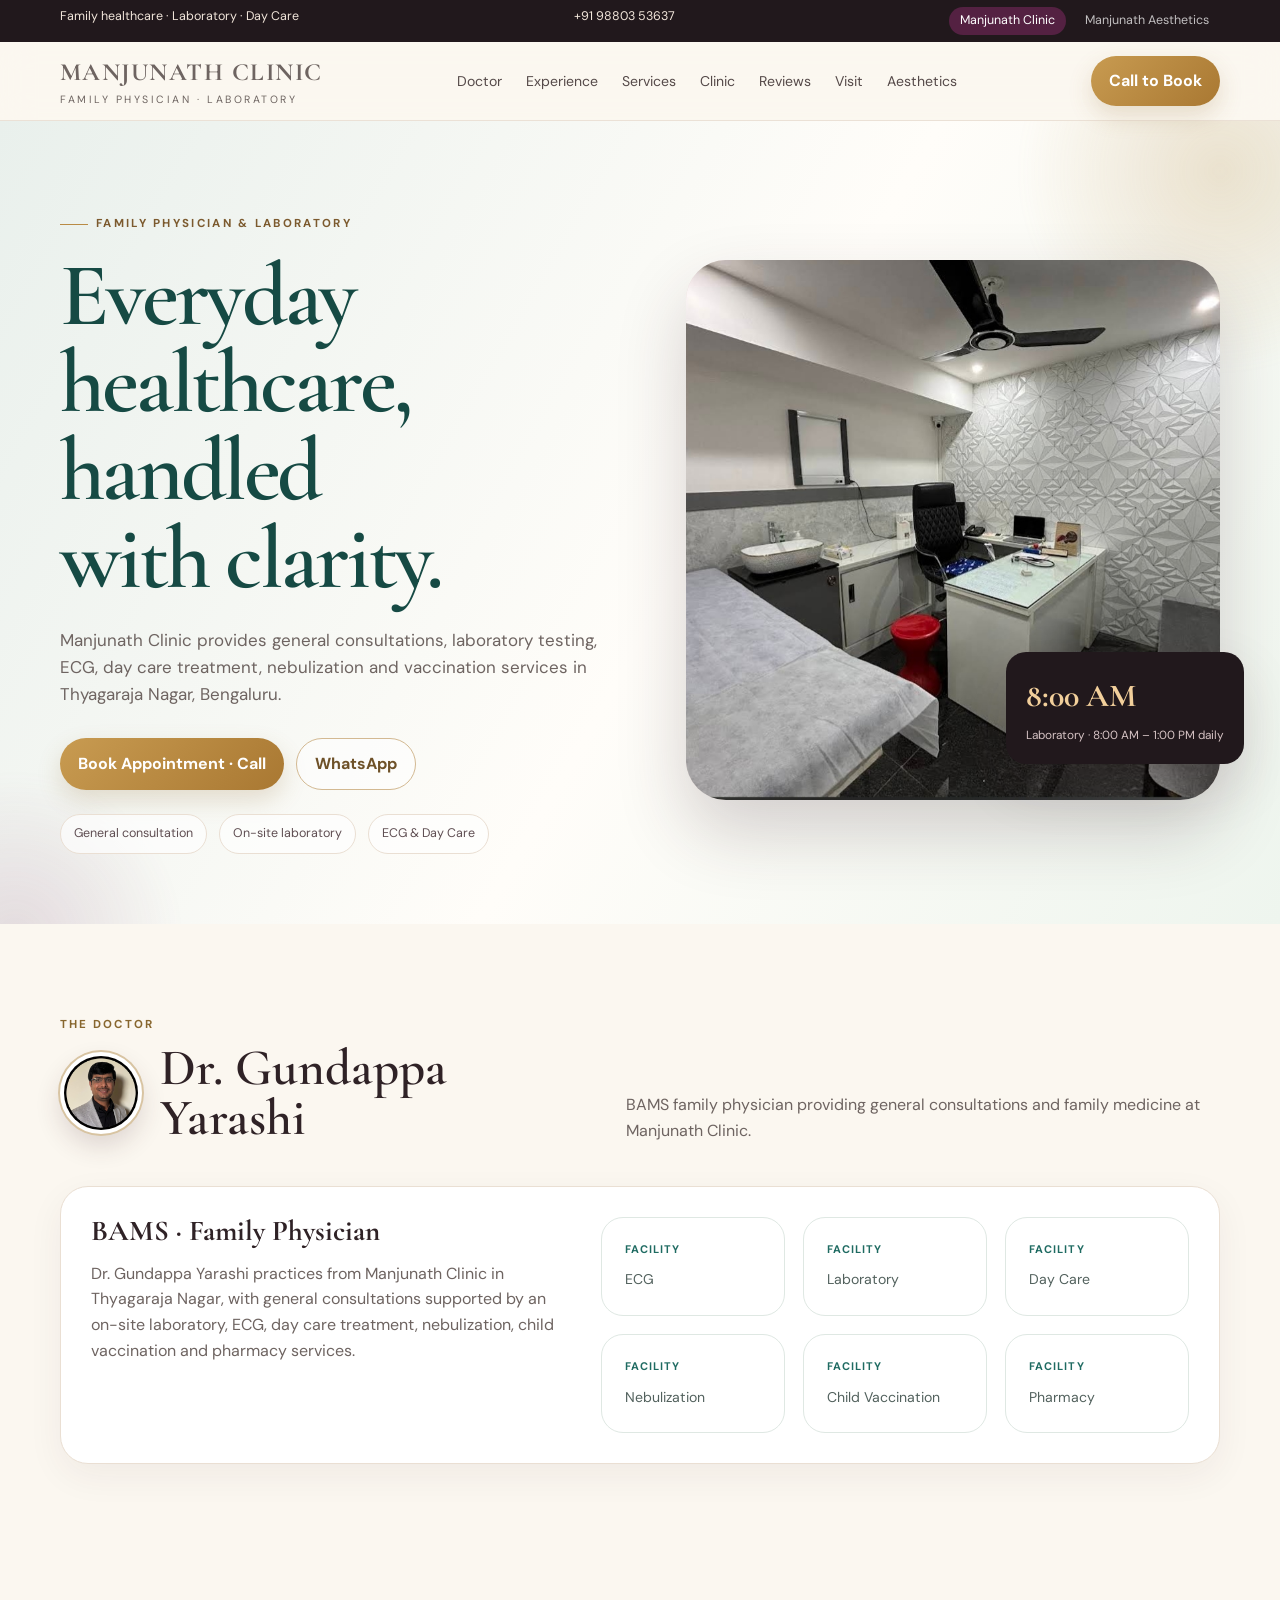
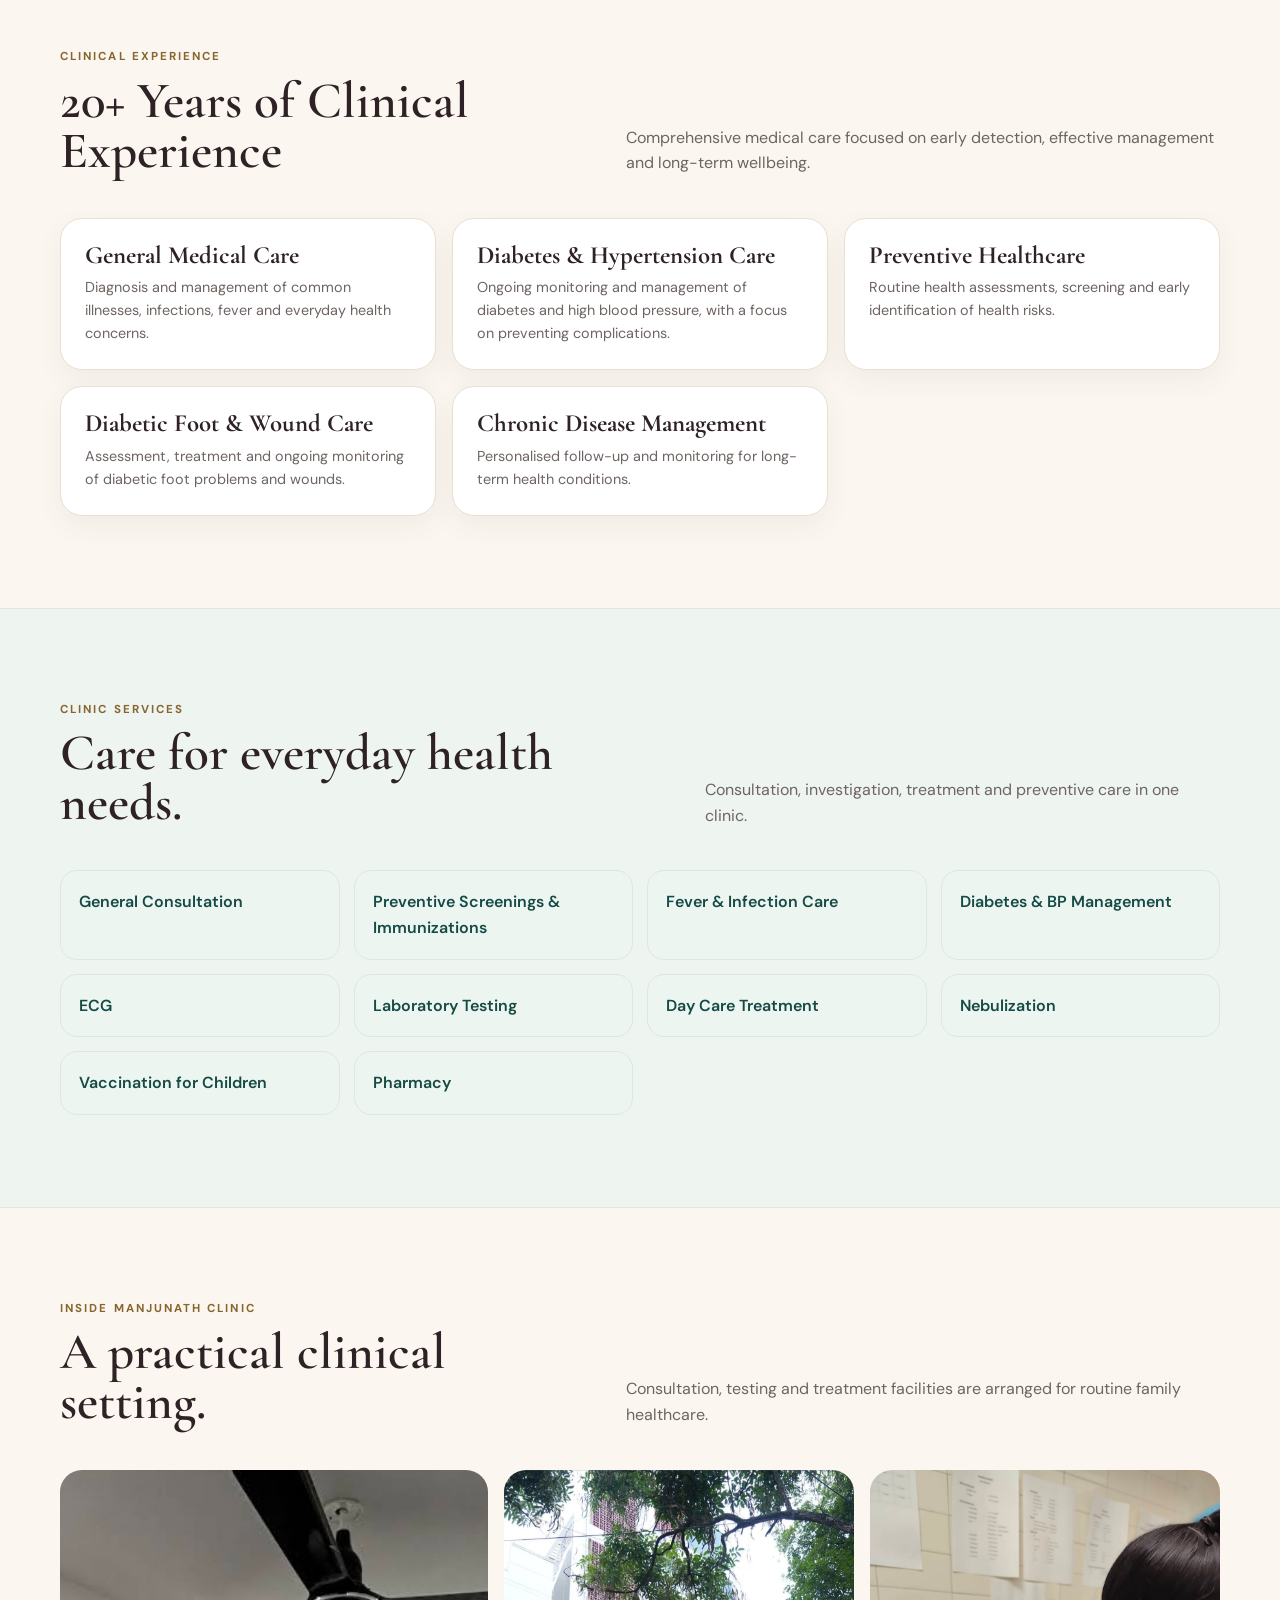
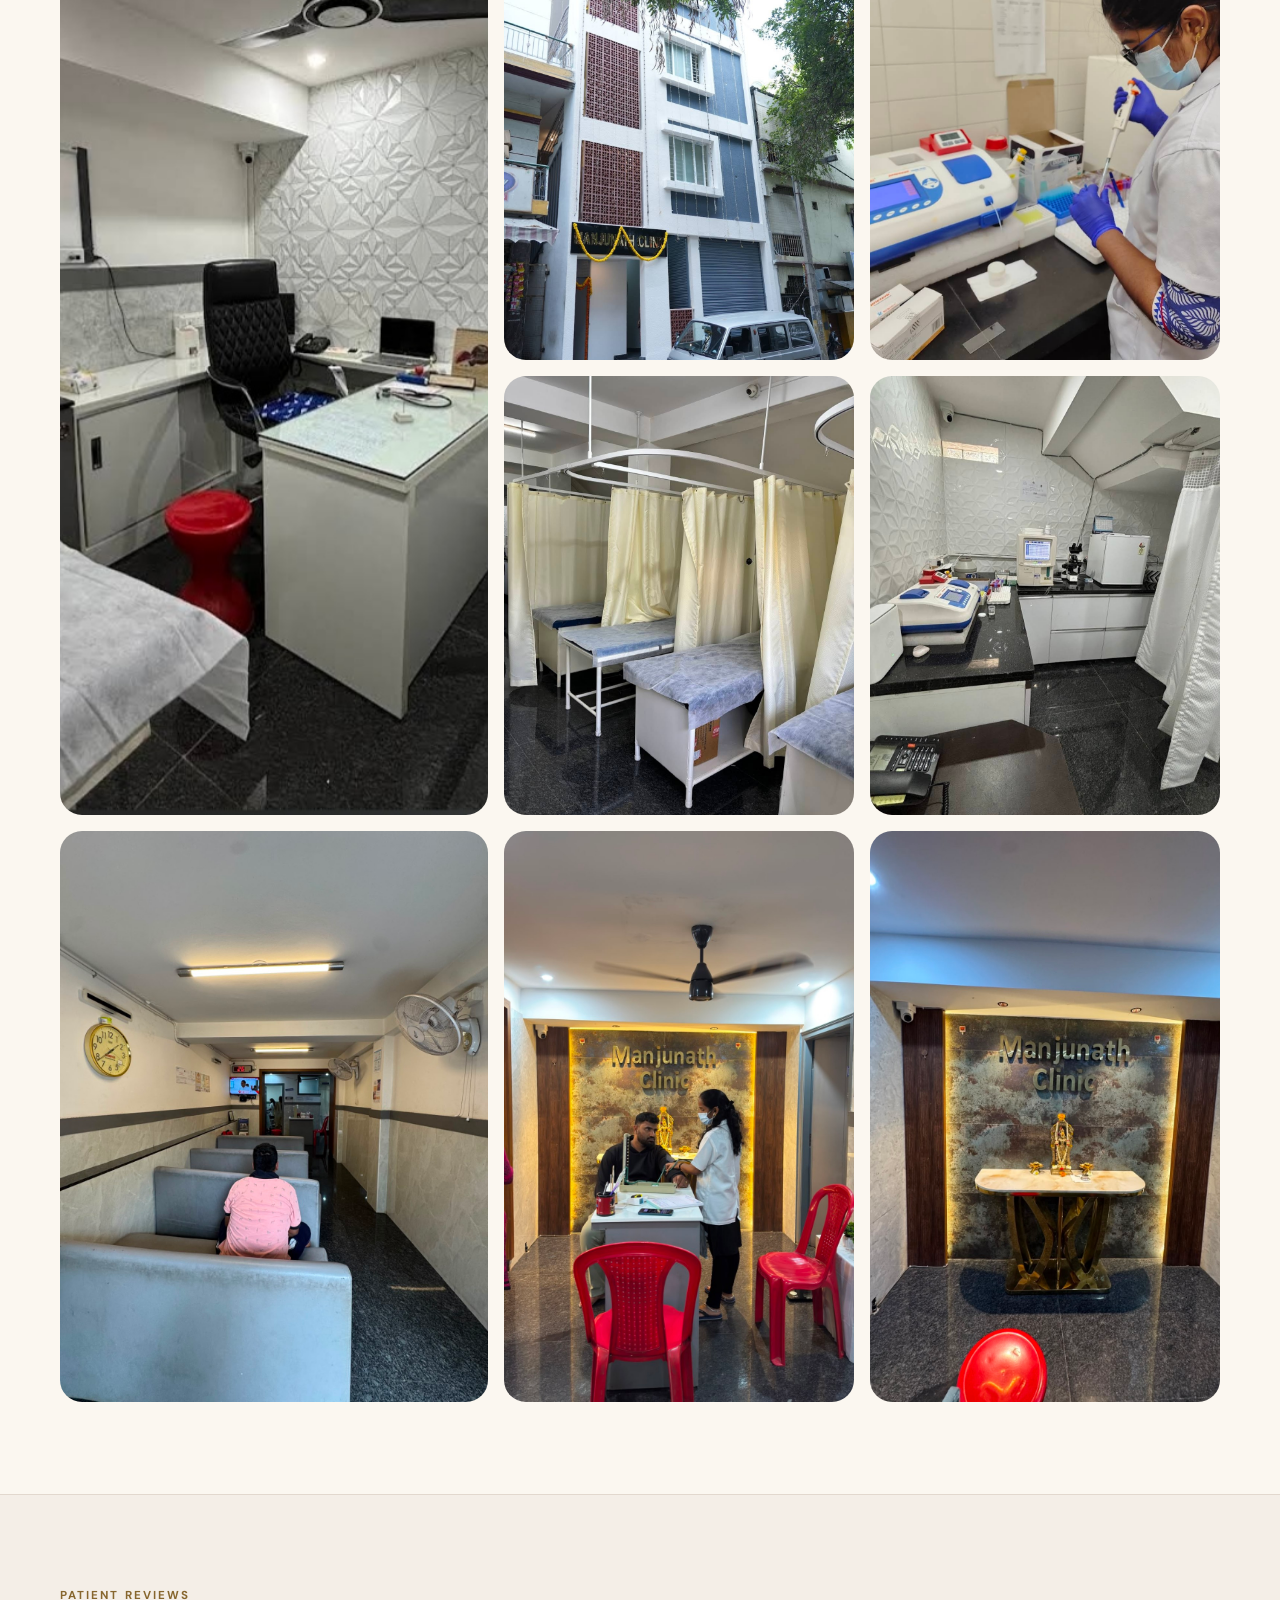
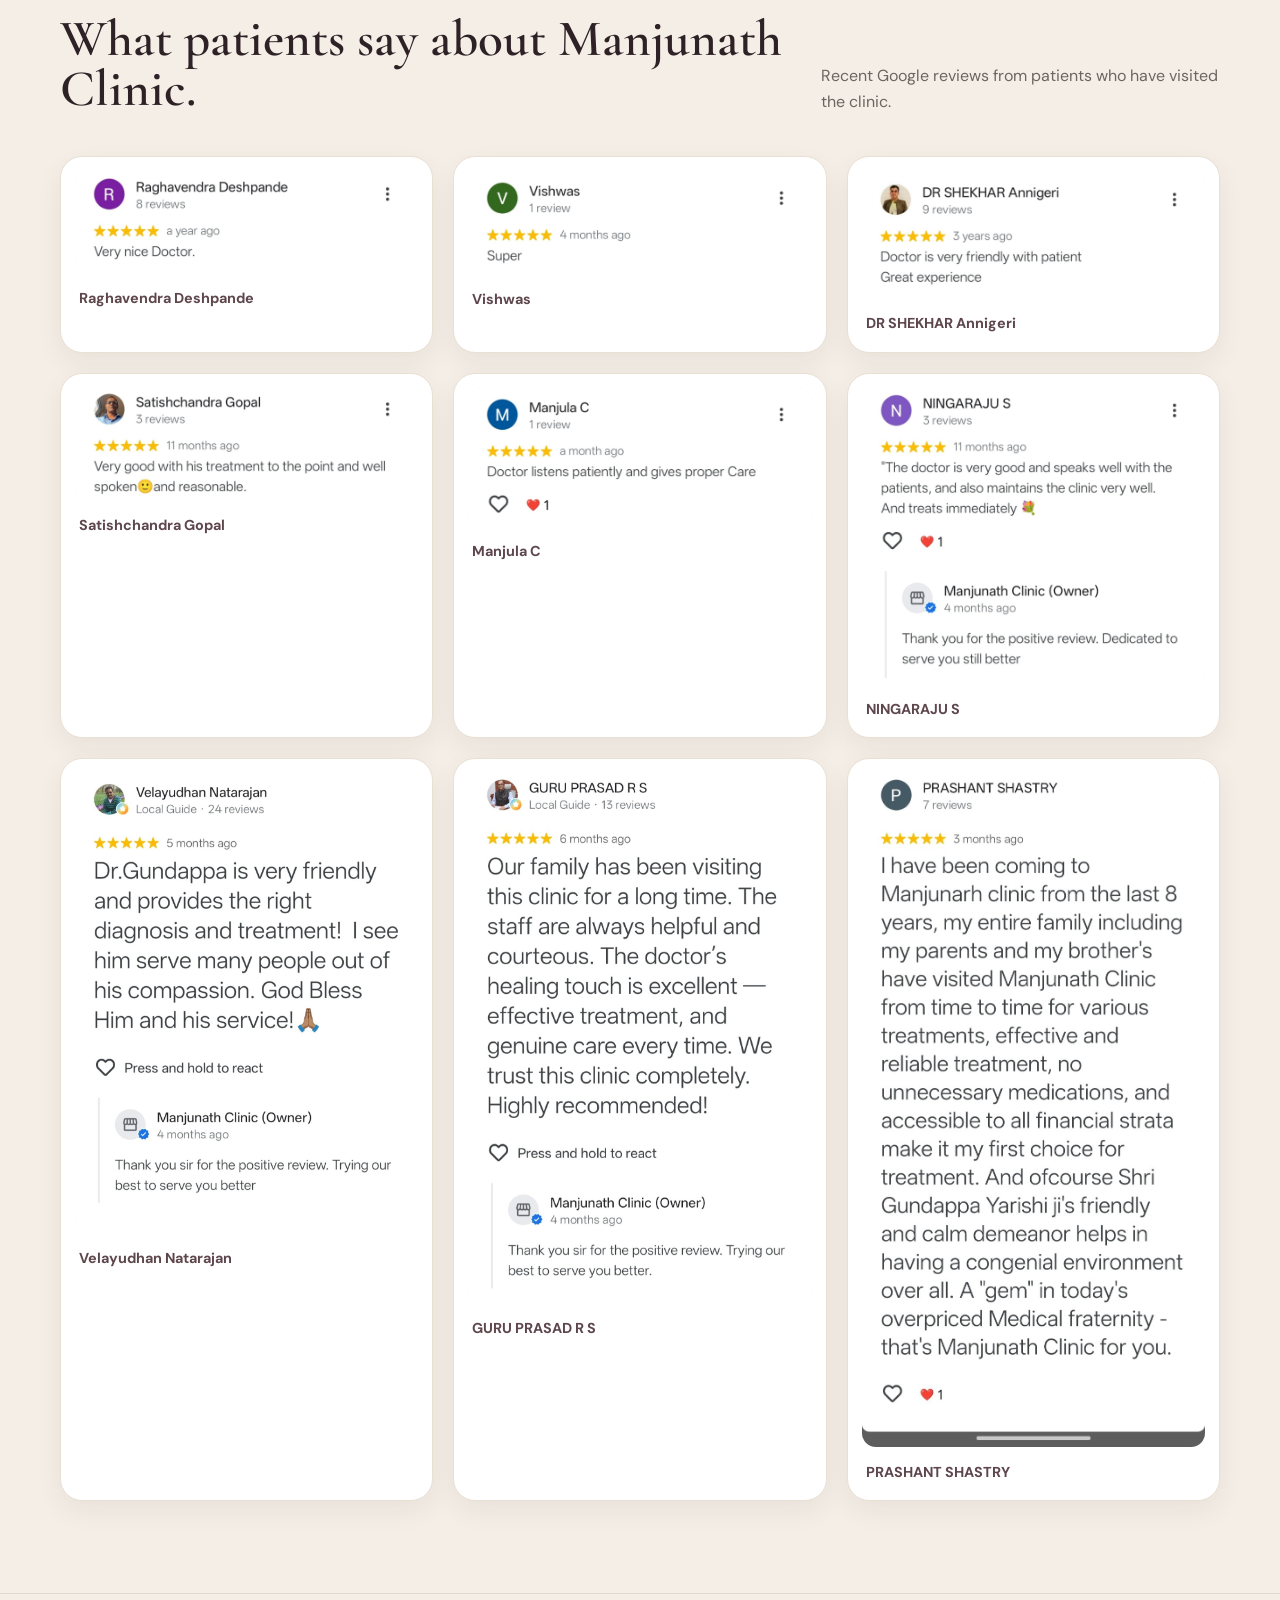
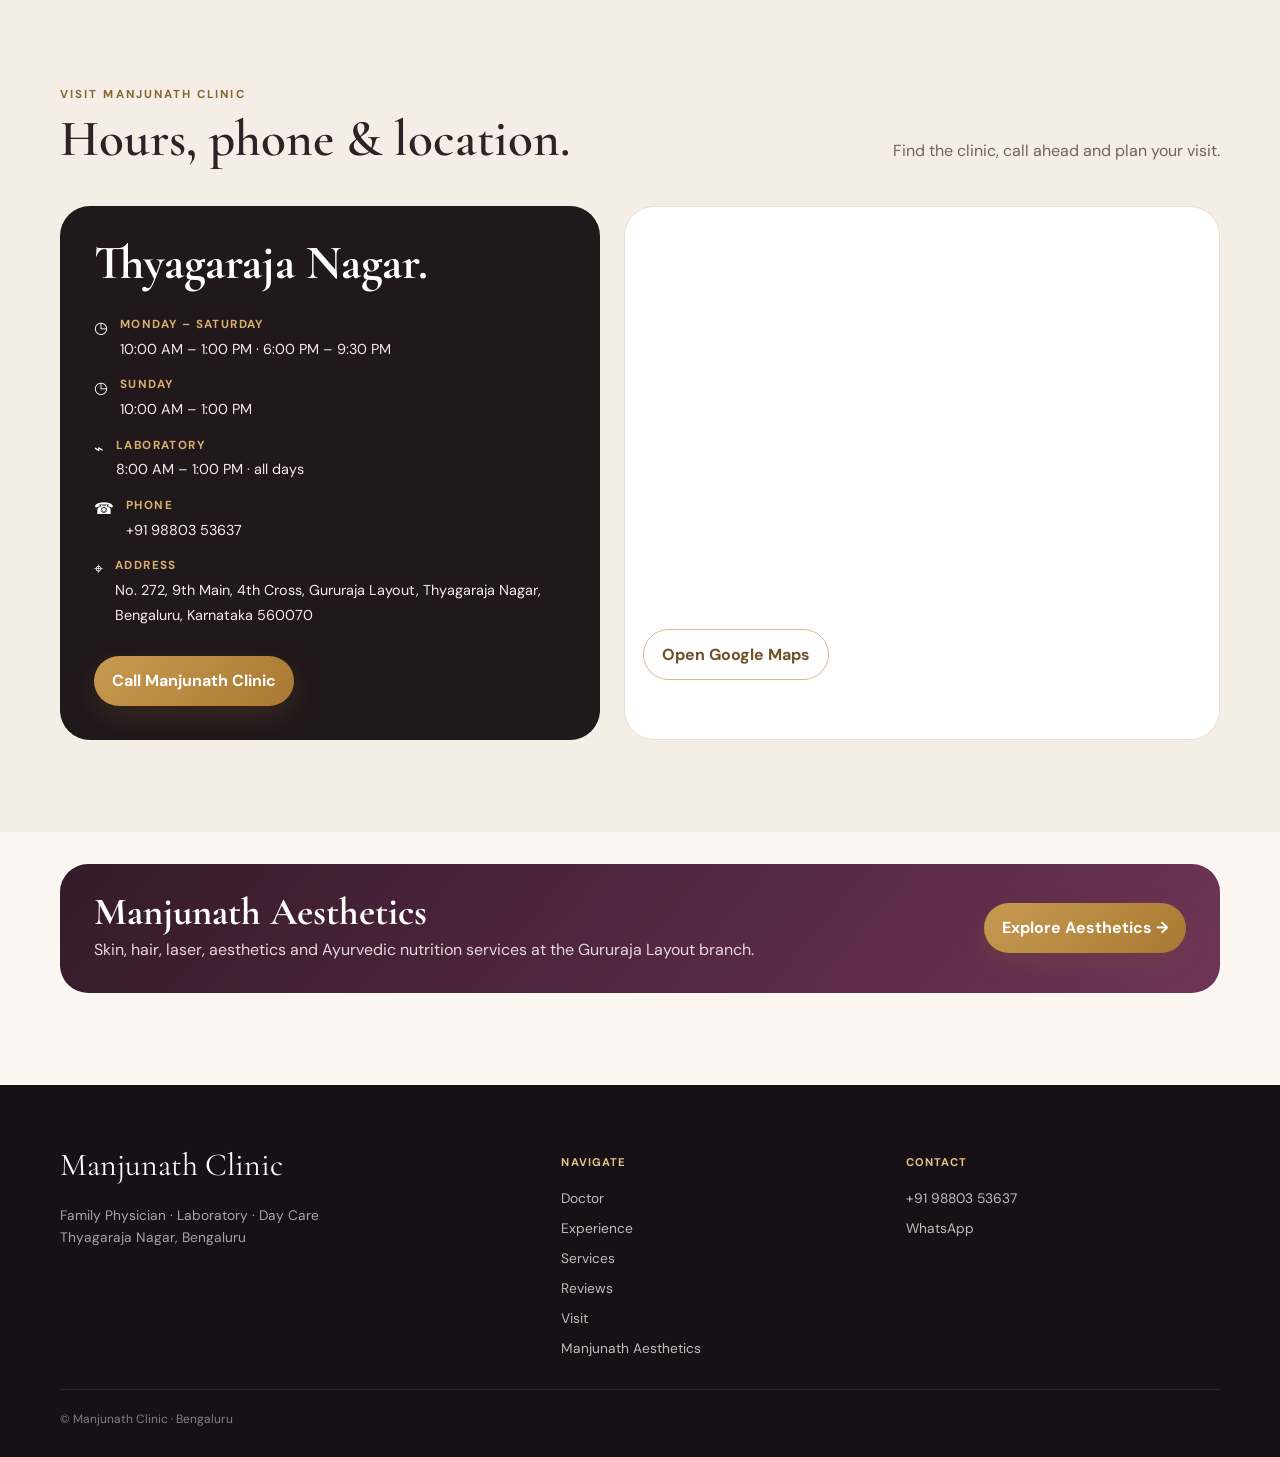
==== commit f3fc6fd5: "Add files via upload" ====
--- a/index.html
+++ b/index.html
@@ -58,83 +58,28 @@
 
 
     <section id="reviews" style="background:#f4eee7;border-block:1px solid #e2d8ce">
-      <div class="container reveal">
+      <div class="container">
         <div class="section-head">
           <div><div class="kicker">Patient reviews</div><h2>What patients say about Manjunath Clinic.</h2></div>
-          <p>Recent Google reviews reflect patients’ experiences with the doctor, staff and care at the clinic.</p>
+          <p>Recent Google reviews from patients who have visited the clinic.</p>
         </div>
         <div class="clinic-reviews-grid">
-
-          <article class="clinic-review-card">
-            <img src="images2/clinic-review-01-raghavendra-deshpande.jpg" alt="Google review by Raghavendra Deshpande" loading="lazy">
-            <div class="review-stars" aria-label="5 star review">★★★★★</div>
-            <p class="review-quote">“Very nice Doctor.”</p>
-            <div class="review-meta"><strong>Raghavendra Deshpande</strong><span>5-star Google review · a year ago</span></div>
-          </article>
-
-          <article class="clinic-review-card">
-            <img src="images2/clinic-review-02-vishwas.jpg" alt="Google review by Vishwas" loading="lazy">
-            <div class="review-stars" aria-label="5 star review">★★★★★</div>
-            <p class="review-quote">“Super”</p>
-            <div class="review-meta"><strong>Vishwas</strong><span>5-star Google review · 4 months ago</span></div>
-          </article>
-
-          <article class="clinic-review-card">
-            <img src="images2/clinic-review-03-dr-shekhar-annigeri.jpg" alt="Google review by DR SHEKHAR Annigeri" loading="lazy">
-            <div class="review-stars" aria-label="5 star review">★★★★★</div>
-            <p class="review-quote">“Doctor is very friendly with patient<br>Great experience”</p>
-            <div class="review-meta"><strong>DR SHEKHAR Annigeri</strong><span>5-star Google review · 3 years ago</span></div>
-          </article>
-
-          <article class="clinic-review-card">
-            <img src="images2/clinic-review-04-satishchandra-gopal.jpg" alt="Google review by Satishchandra Gopal" loading="lazy">
-            <div class="review-stars" aria-label="5 star review">★★★★★</div>
-            <p class="review-quote">“Very good with his treatment to the point and well spoken🙂and reasonable.”</p>
-            <div class="review-meta"><strong>Satishchandra Gopal</strong><span>5-star Google review · 11 months ago</span></div>
-          </article>
-
-          <article class="clinic-review-card">
-            <img src="images2/clinic-review-05-manjula-c.jpg" alt="Google review by Manjula C" loading="lazy">
-            <div class="review-stars" aria-label="5 star review">★★★★★</div>
-            <p class="review-quote">“Doctor listens patiently and gives proper Care”</p>
-            <div class="review-meta"><strong>Manjula C</strong><span>5-star Google review · a month ago</span></div>
-          </article>
-
-          <article class="clinic-review-card">
-            <img src="images2/clinic-review-06-ningaraju-s.jpg" alt="Google review by NINGARAJU S" loading="lazy">
-            <div class="review-stars" aria-label="5 star review">★★★★★</div>
-            <p class="review-quote">“The doctor is very good and speaks well with the patients, and also maintains the clinic very well. And treats immediately 💐”</p>
-            <div class="review-meta"><strong>NINGARAJU S</strong><span>5-star Google review · 11 months ago</span></div>
-          </article>
-
-          <article class="clinic-review-card">
-            <img src="images2/clinic-review-07-velayudhan-natarajan.jpg" alt="Google review by Velayudhan Natarajan" loading="lazy">
-            <div class="review-stars" aria-label="5 star review">★★★★★</div>
-            <p class="review-quote">“Dr.Gundappa is very friendly and provides the right diagnosis and treatment! I see him serve many people out of his compassion. God Bless Him and his service! 🙏”</p>
-            <div class="review-meta"><strong>Velayudhan Natarajan</strong><span>5-star Google review · 5 months ago</span></div>
-          </article>
-
-          <article class="clinic-review-card">
-            <img src="images2/clinic-review-08-guru-prasad-r-s.jpg" alt="Google review by GURU PRASAD R S" loading="lazy">
-            <div class="review-stars" aria-label="5 star review">★★★★★</div>
-            <p class="review-quote">“Our family has been visiting this clinic for a long time. The staff are always helpful and courteous. The doctor’s healing touch is excellent — effective treatment, and genuine care every time. We trust this clinic completely. Highly recommended!”</p>
-            <div class="review-meta"><strong>GURU PRASAD R S</strong><span>5-star Google review · 6 months ago</span></div>
-          </article>
-
-          <article class="clinic-review-card">
-            <img src="images2/clinic-review-09-prashant-shastry.jpg" alt="Google review by PRASHANT SHASTRY" loading="lazy">
-            <div class="review-stars" aria-label="5 star review">★★★★★</div>
-            <p class="review-quote">“I have been coming to Manjunath clinic from the last 8 years, my entire family including my parents and my brother's have visited Manjunath Clinic from time to time for various treatments, effective and reliable treatment, no unnecessary medications, and accessible to all financial strata make it my first choice for treatment. And ofcourse Shri Gundappa Yarishi ji's friendly and calm demeanor helps in having a congenial environment over all. A "gem" in today's overpriced Medical fraternity - that's Manjunath Clinic for you.”</p>
-            <div class="review-meta"><strong>PRASHANT SHASTRY</strong><span>5-star Google review · 3 months ago</span></div>
-          </article>
-
+          <article class="clinic-review-card"><img src="images2/clinic-review-01-raghavendra-deshpande.jpg" alt="Google review by Raghavendra Deshpande"><div class="review-meta"><strong>Raghavendra Deshpande</strong></div></article>
+          <article class="clinic-review-card"><img src="images2/clinic-review-02-vishwas.jpg" alt="Google review by Vishwas"><div class="review-meta"><strong>Vishwas</strong></div></article>
+          <article class="clinic-review-card"><img src="images2/clinic-review-03-dr-shekhar-annigeri.jpg" alt="Google review by DR SHEKHAR Annigeri"><div class="review-meta"><strong>DR SHEKHAR Annigeri</strong></div></article>
+          <article class="clinic-review-card"><img src="images2/clinic-review-04-satishchandra-gopal.jpg" alt="Google review by Satishchandra Gopal"><div class="review-meta"><strong>Satishchandra Gopal</strong></div></article>
+          <article class="clinic-review-card"><img src="images2/clinic-review-05-manjula-c.jpg" alt="Google review by Manjula C"><div class="review-meta"><strong>Manjula C</strong></div></article>
+          <article class="clinic-review-card"><img src="images2/clinic-review-06-ningaraju-s.jpg" alt="Google review by NINGARAJU S"><div class="review-meta"><strong>NINGARAJU S</strong></div></article>
+          <article class="clinic-review-card"><img src="images2/clinic-review-07-velayudhan-natarajan.jpg" alt="Google review by Velayudhan Natarajan"><div class="review-meta"><strong>Velayudhan Natarajan</strong></div></article>
+          <article class="clinic-review-card"><img src="images2/clinic-review-08-guru-prasad-r-s.jpg" alt="Google review by GURU PRASAD R S"><div class="review-meta"><strong>GURU PRASAD R S</strong></div></article>
+          <article class="clinic-review-card"><img src="images2/clinic-review-09-prashant-shastry.jpg" alt="Google review by PRASHANT SHASTRY"><div class="review-meta"><strong>PRASHANT SHASTRY</strong></div></article>
         </div>
       </div>
     </section>
 
     <section id="visit" style="background:#f4eee7"><div class="container reveal">
       <div class="section-head"><div><div class="kicker">Visit Manjunath Clinic</div><h2>Hours, phone & location.</h2></div><p>Find the clinic, call ahead and plan your visit.</p></div>
-      <div class="contact-wrap"><div class="contact-card"><h2>Thyagaraja Nagar.</h2><div class="contact-list"><div class="contact-line"><div>◷</div><div><b>Monday – Saturday</b><span>10:00 AM – 1:00 PM · 6:00 PM – 9:30 PM</span></div></div><div class="contact-line"><div>◷</div><div><b>Sunday</b><span>10:00 AM – 1:00 PM</span></div></div><div class="contact-line"><div>⌁</div><div><b>Laboratory</b><span>8:00 AM – 1:00 PM · all days</span></div></div><div class="contact-line"><div>☎</div><div><b>Phone</b><span>+91 98803 53637</span></div></div><div class="contact-line"><div>⌖</div><div><b>Address</b><span>No. 272, 9th Main, 4th Cross, Gururaja Layout, Thyagaraja Nagar, Bengaluru, Karnataka 560070</span></div></div></div><a class="cta cta-gold" href="tel:+919880353637">Call Manjunath Clinic</a></div><div class="map-card"><iframe loading="lazy" src="https://maps.google.com/maps?q=Manjunath%20Clinic%20272%209th%20Main%204th%20Cross%20Gururaja%20Layout%20Thyagaraja%20Nagar%20Bengaluru&t=&z=15&ie=UTF8&iwloc=&output=embed" title="Manjunath Clinic map"></iframe><div class="map-actions"><a class="cta cta-outline" href="https://maps.google.com/?q=Manjunath%20Clinic%20272%209th%20Main%204th%20Cross%20Gururaja%20Layout%20Bengaluru" target="_blank" rel="noopener">Open Google Maps</a></div></div></div>
+      <div class="contact-wrap"><div class="contact-card"><h2>Thyagaraja Nagar.</h2><div class="contact-list"><div class="contact-line"><div>◷</div><div><b>Monday – Saturday</b><span>10:00 AM – 1:00 PM · 6:00 PM – 9:30 PM</span></div></div><div class="contact-line"><div>◷</div><div><b>Sunday</b><span>10:00 AM – 1:00 PM</span></div></div><div class="contact-line"><div>⌁</div><div><b>Laboratory</b><span>8:00 AM – 1:00 PM · all days</span></div></div><div class="contact-line"><div>☎</div><div><b>Phone</b><span>+91 98803 53637</span></div></div><div class="contact-line"><div>⌖</div><div><b>Address</b><span>No. 272, 9th Main, 4th Cross, Gururaja Layout, Thyagaraja Nagar, Bengaluru, Karnataka 560070</span></div></div></div><a class="cta cta-gold" href="tel:+919880353637">Call Manjunath Clinic</a></div><div class="map-card"><iframe src="https://maps.google.com/maps?q=Manjunath%20Clinic%20272%209th%20Main%204th%20Cross%20Gururaja%20Layout%20Thyagaraja%20Nagar%20Bengaluru&t=&z=15&ie=UTF8&iwloc=&output=embed" title="Manjunath Clinic map"></iframe><div class="map-actions"><a class="cta cta-outline" href="https://maps.google.com/?q=Manjunath%20Clinic%20272%209th%20Main%204th%20Cross%20Gururaja%20Layout%20Bengaluru" target="_blank" rel="noopener">Open Google Maps</a></div></div></div>
     </div></section>
 
     <section id="aesthetics" style="padding-top:32px"><div class="container reveal"><div class="switch-banner"><div><h3>Manjunath Aesthetics</h3><p>Skin, hair, laser, aesthetics and Ayurvedic nutrition services at the Gururaja Layout branch.</p></div><a class="cta cta-gold" href="aesthetics.html">Explore Aesthetics →</a></div></div></section>
--- a/styles.css
+++ b/styles.css
@@ -182,7 +182,7 @@
   }
 }
 
-/* Manjunath Clinic review gallery */
+/* ---------- Manjunath Clinic review gallery ---------- */
 .clinic-reviews-grid{
   display:grid;
   grid-template-columns:repeat(3,minmax(0,1fr));
@@ -192,7 +192,7 @@
   background:#fff;
   border:1px solid var(--line);
   border-radius:22px;
-  padding:18px;
+  padding:14px;
   min-width:0;
   overflow:hidden;
   box-shadow:0 10px 28px rgba(46,28,31,.06);
@@ -204,42 +204,27 @@
 }
 .clinic-review-card > img{
   width:100%;
-  height:300px;
+  height:auto;
+  display:block;
   object-fit:contain;
   object-position:center;
   background:#faf7f4;
   border-radius:14px;
-  margin-bottom:14px;
-}
-.review-stars{
-  color:#d49d2c;
-  letter-spacing:3px;
+}
+.clinic-review-card .review-meta{
+  padding:12px 4px 2px;
+}
+.clinic-review-card .review-meta strong{
+  color:#5e464d;
   font-size:.9rem;
-}
-.review-quote{
-  color:#51474a;
-  font-size:.92rem;
-  line-height:1.6;
-  margin:10px 0 16px;
-}
-.review-meta{
-  display:flex;
-  flex-direction:column;
-  gap:2px;
-}
-.review-meta strong{
-  color:#5e464d;
-  font-size:.85rem;
-}
-.review-meta span{
-  color:#9a8b8d;
-  font-size:.78rem;
 }
 @media (max-width:900px){
   .clinic-reviews-grid{grid-template-columns:repeat(2,minmax(0,1fr));}
 }
 @media (max-width:640px){
+  /* Do not hide content on touch devices; mobile must remain readable even before observers fire. */
+  .reveal{opacity:1 !important;transform:none !important;}
   .clinic-reviews-grid{grid-template-columns:1fr;gap:16px;}
-  .clinic-review-card{padding:14px;border-radius:18px;}
-  .clinic-review-card > img{height:380px;margin-bottom:12px;}
-}
+  .clinic-review-card{padding:10px;border-radius:18px;}
+  .clinic-review-card .review-meta{padding:10px 4px 2px;}
+}
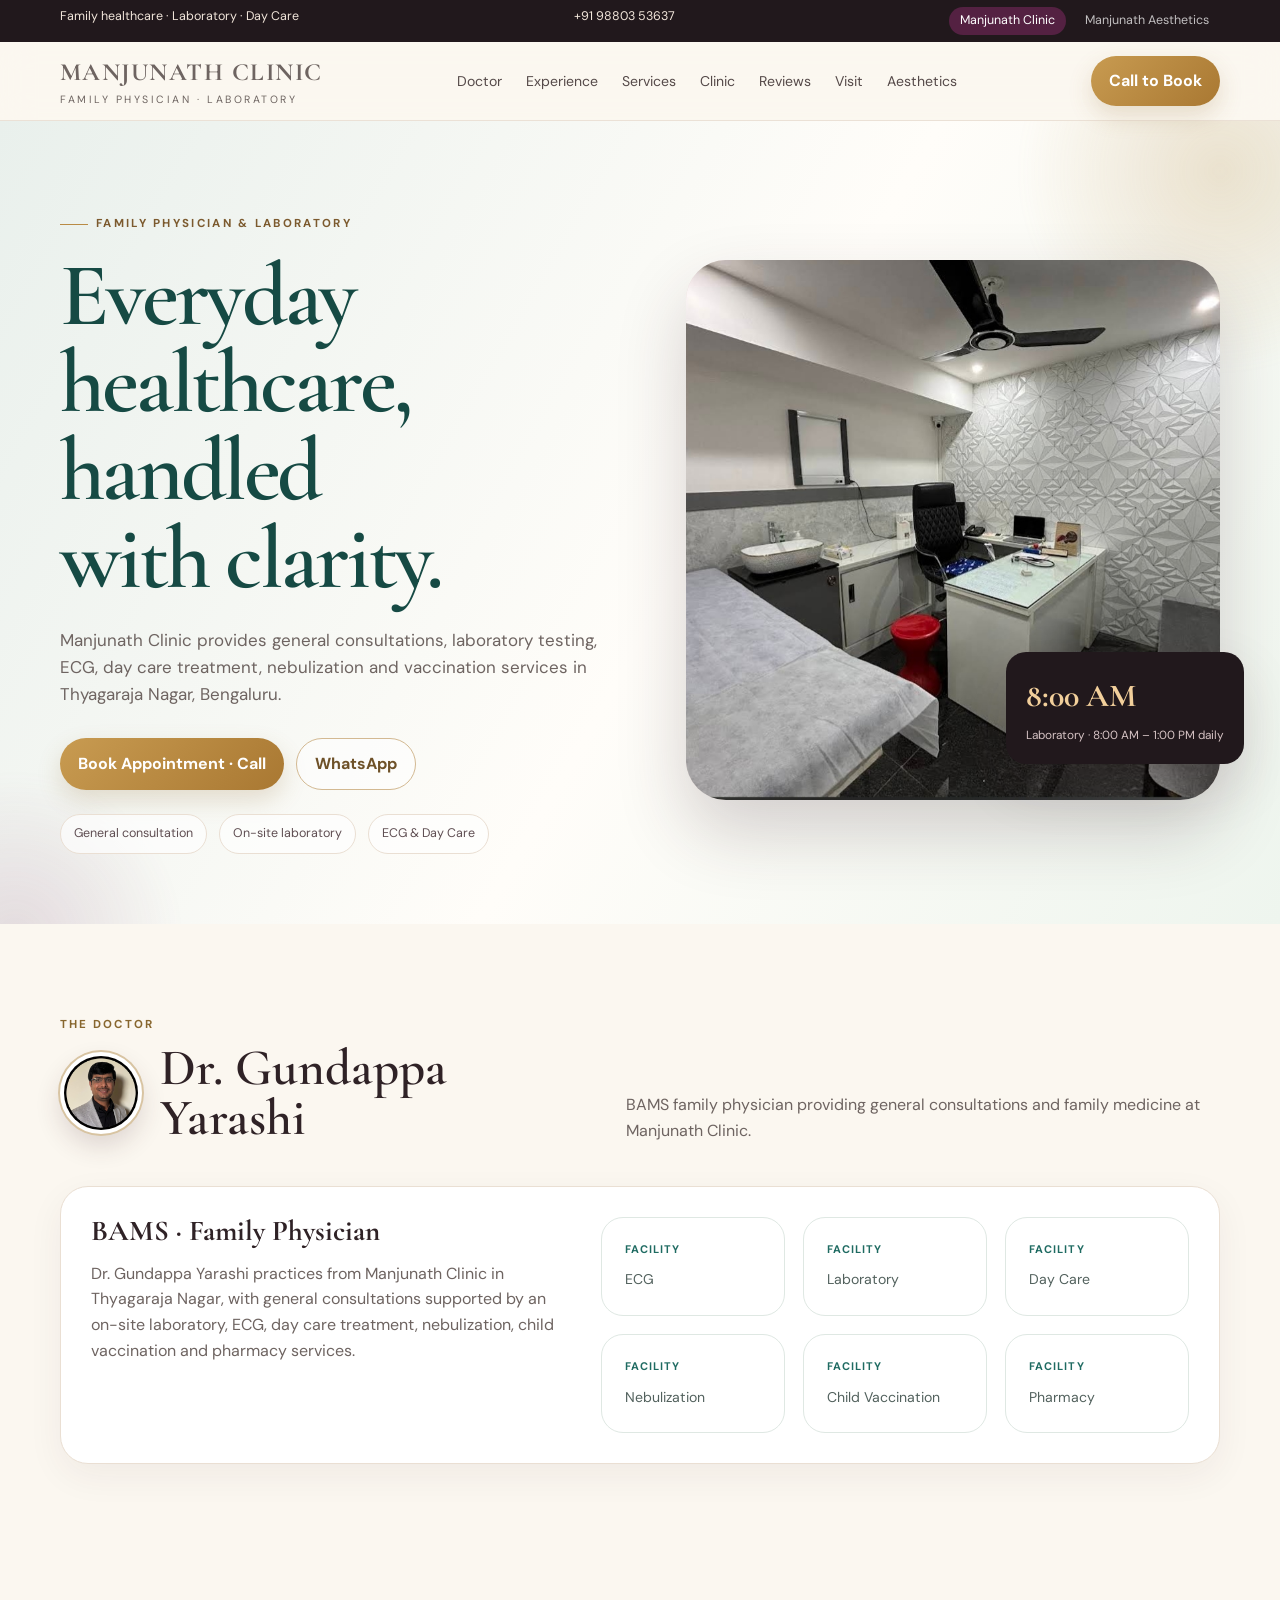
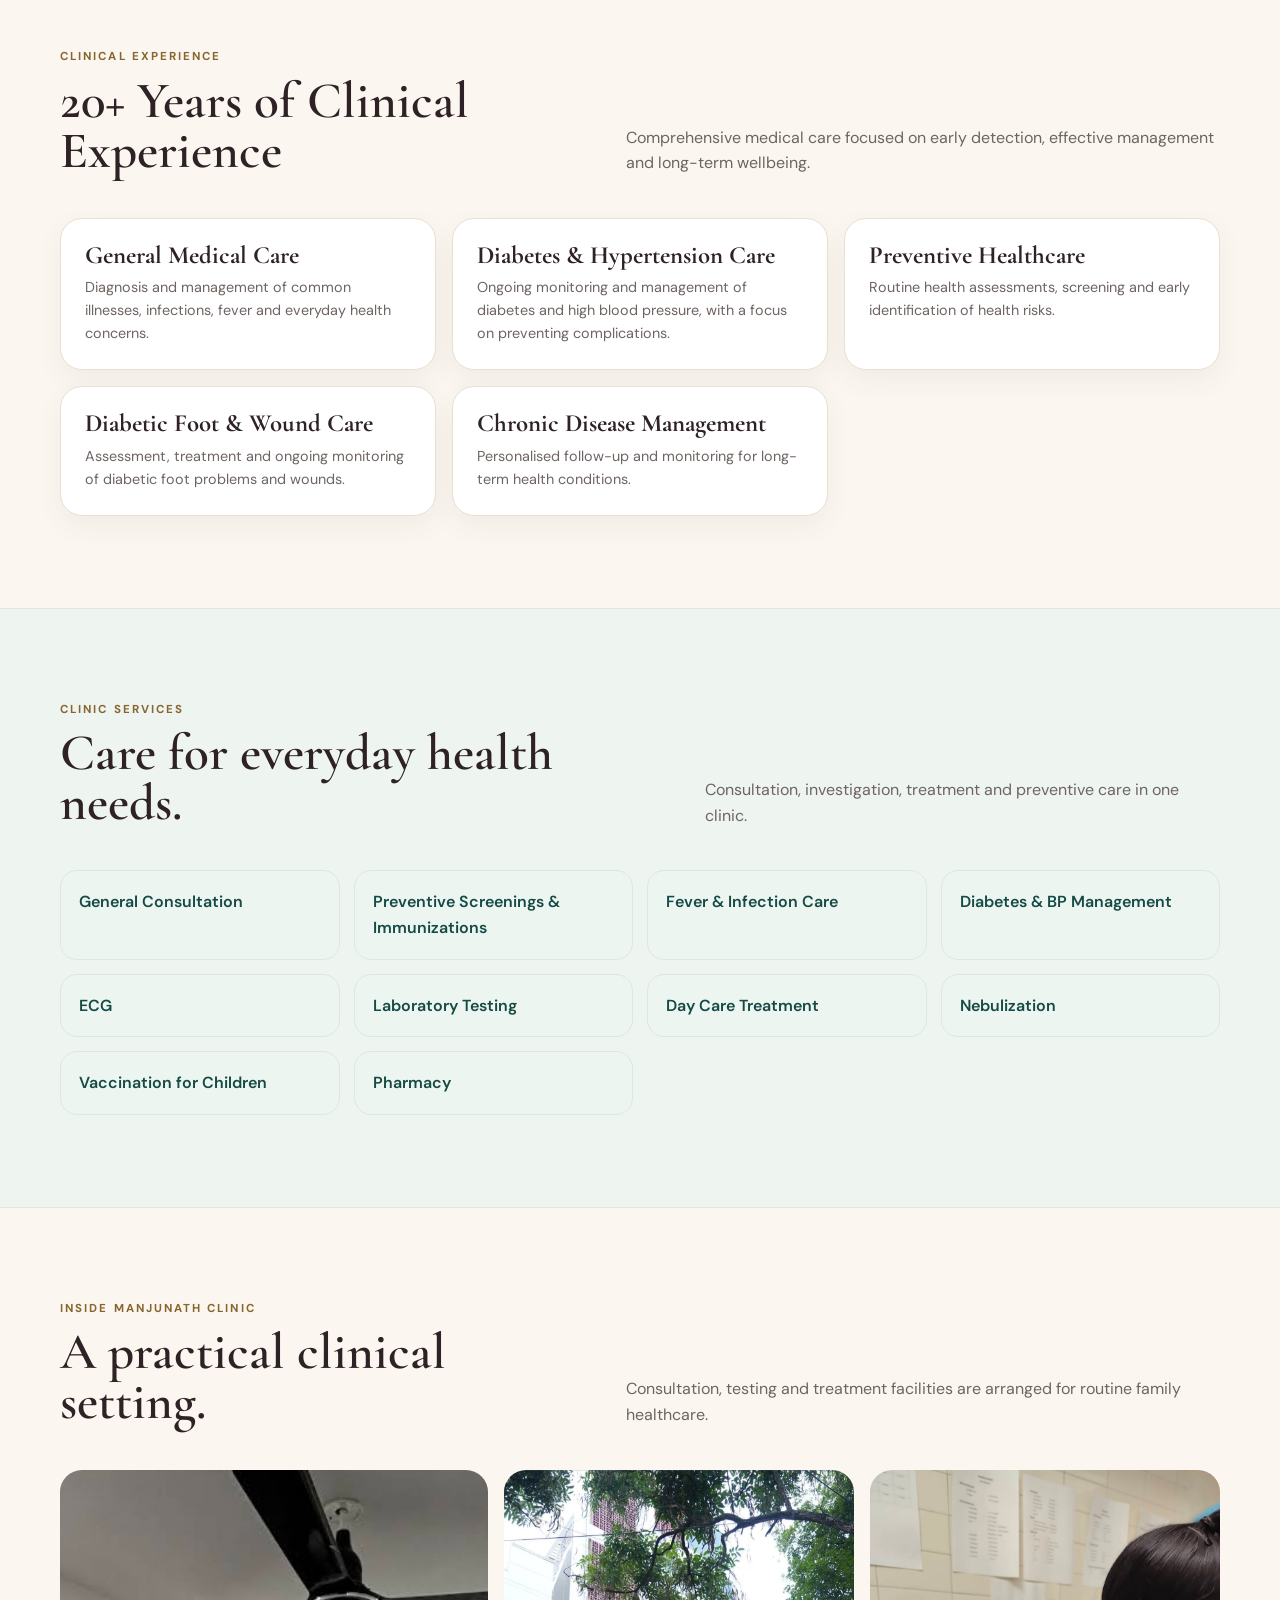
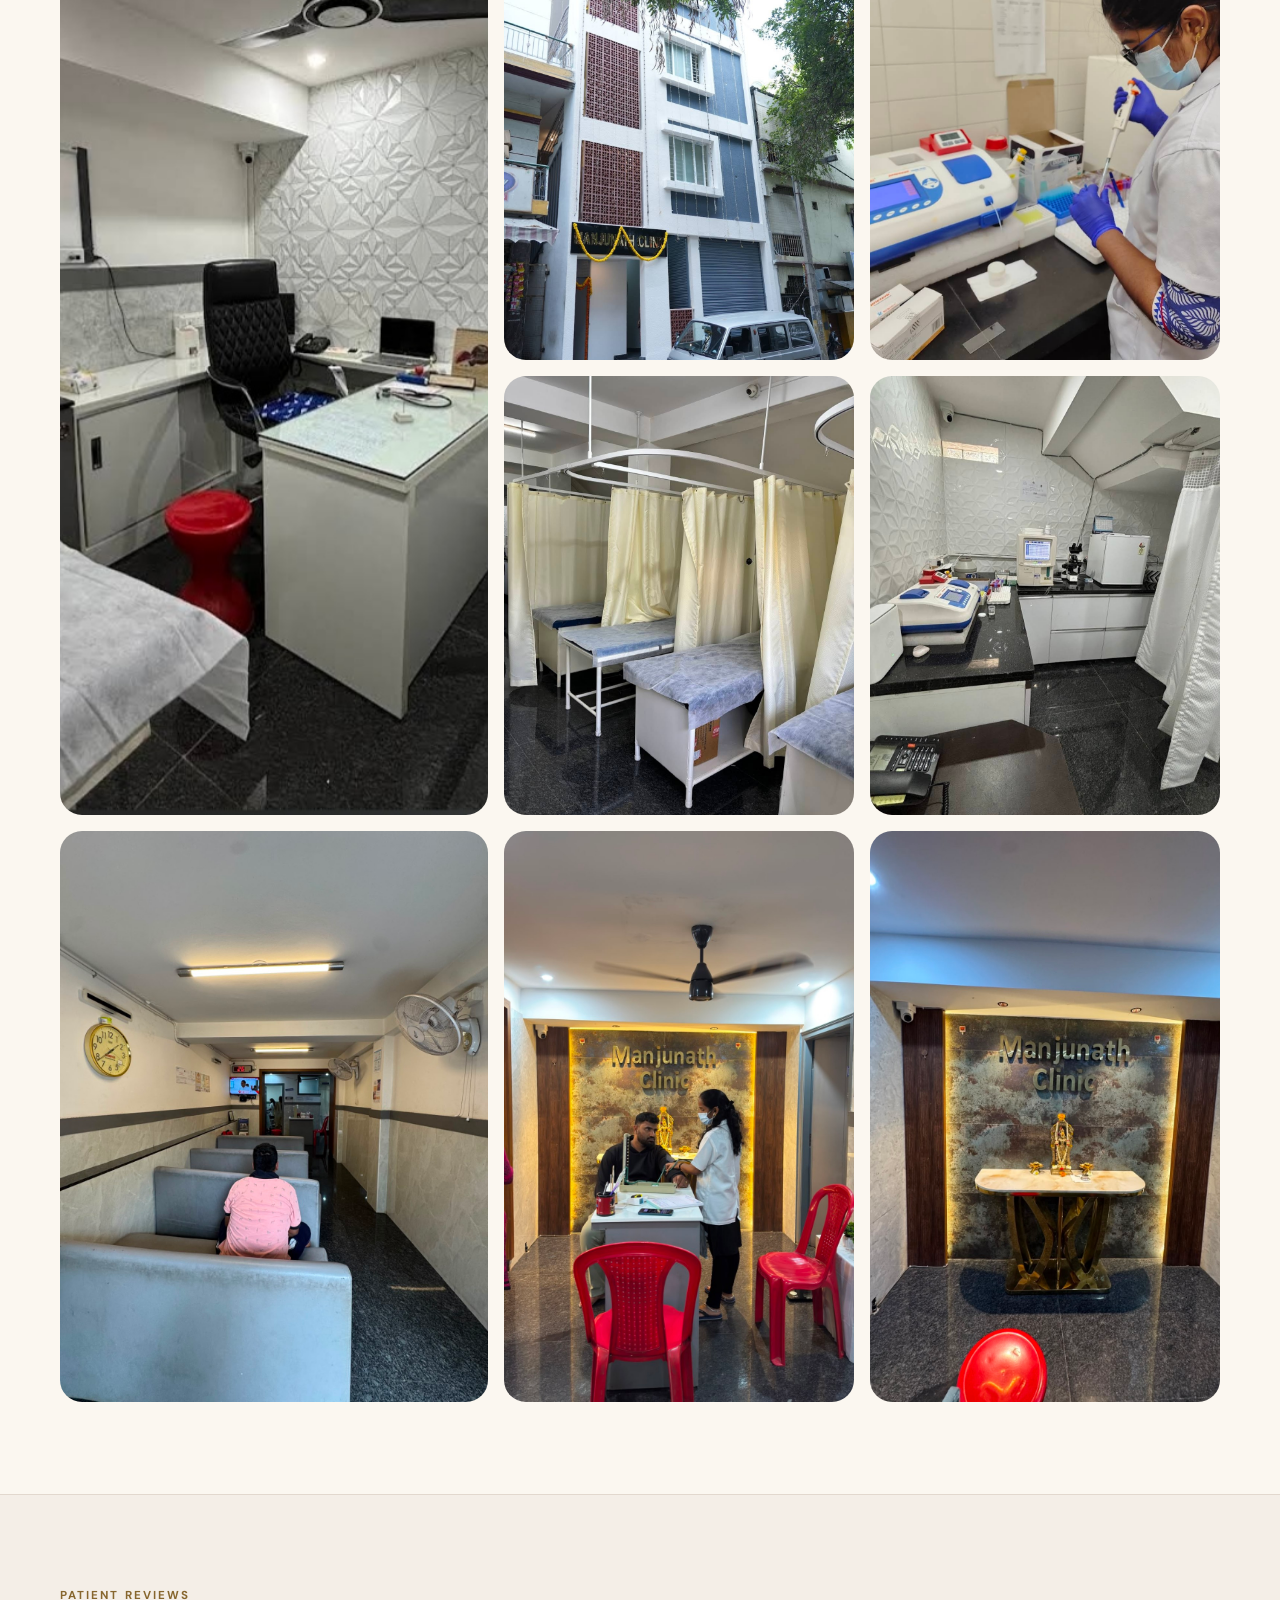
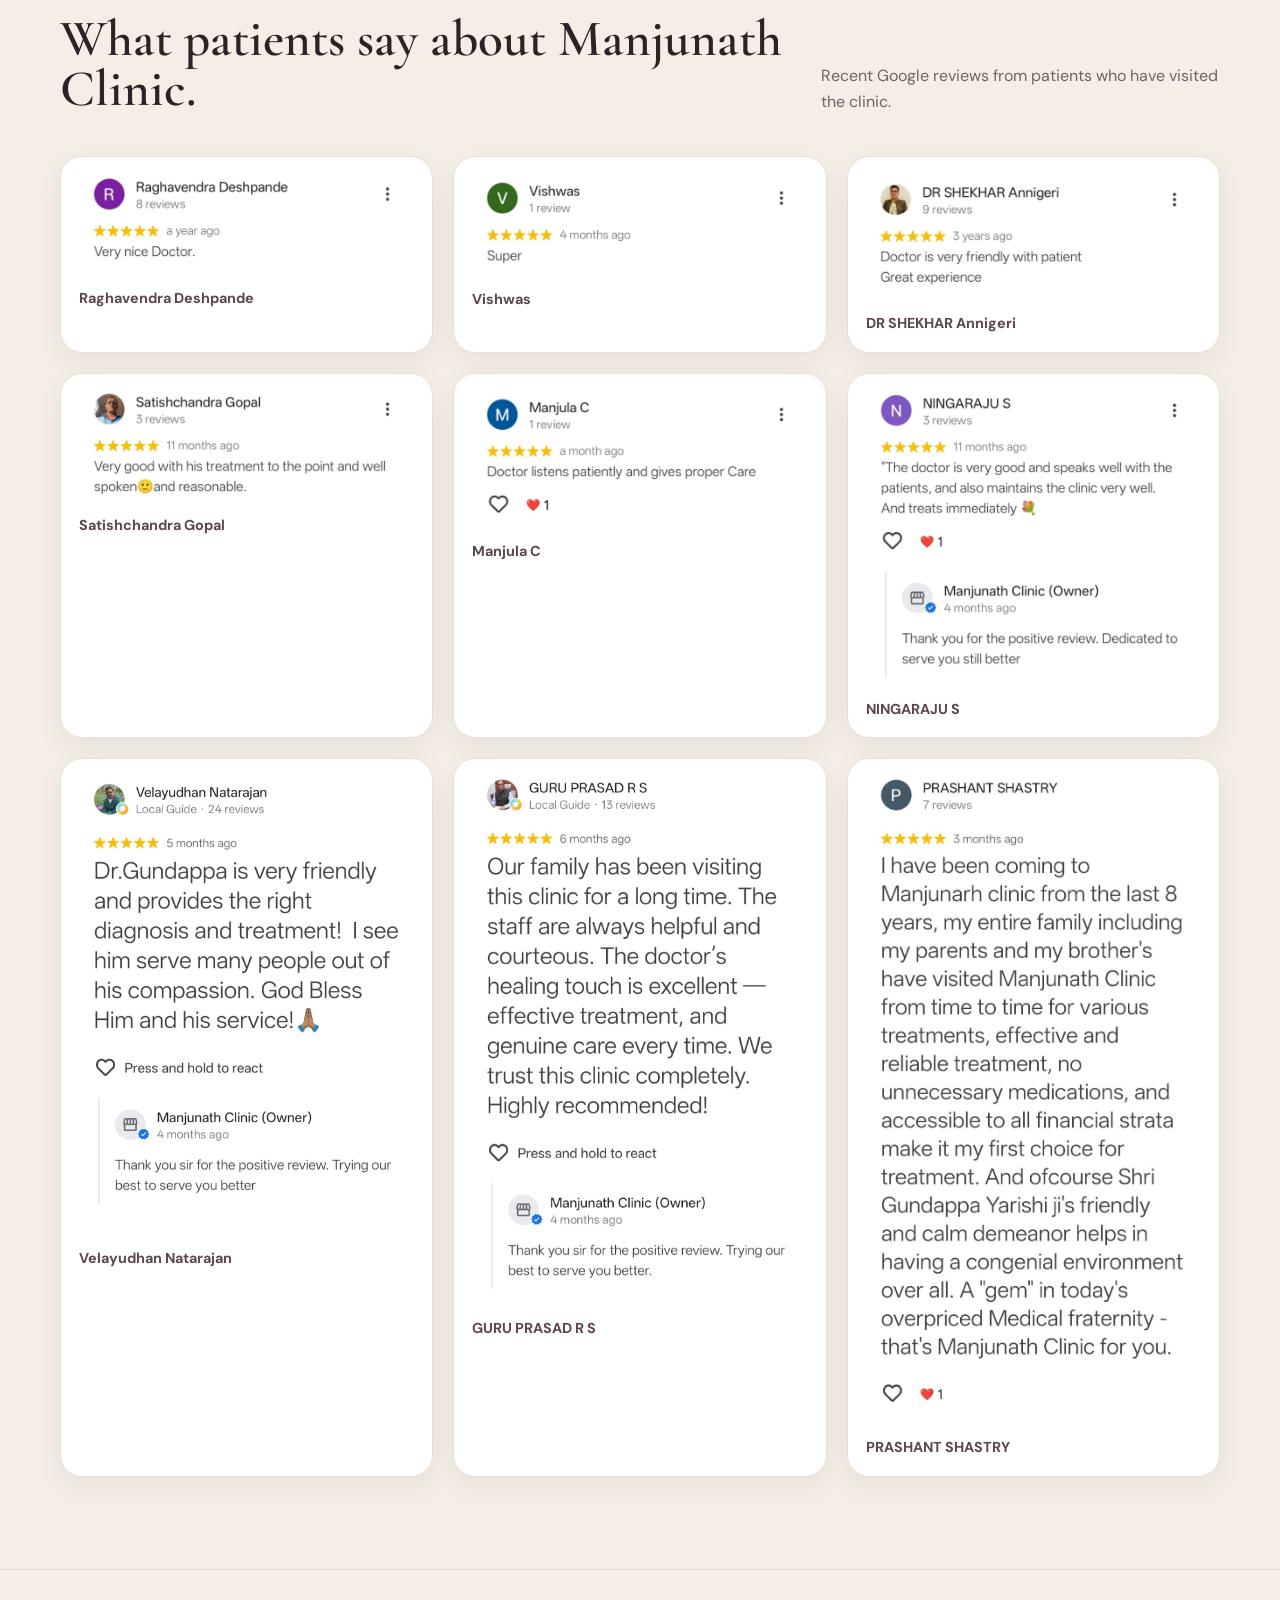
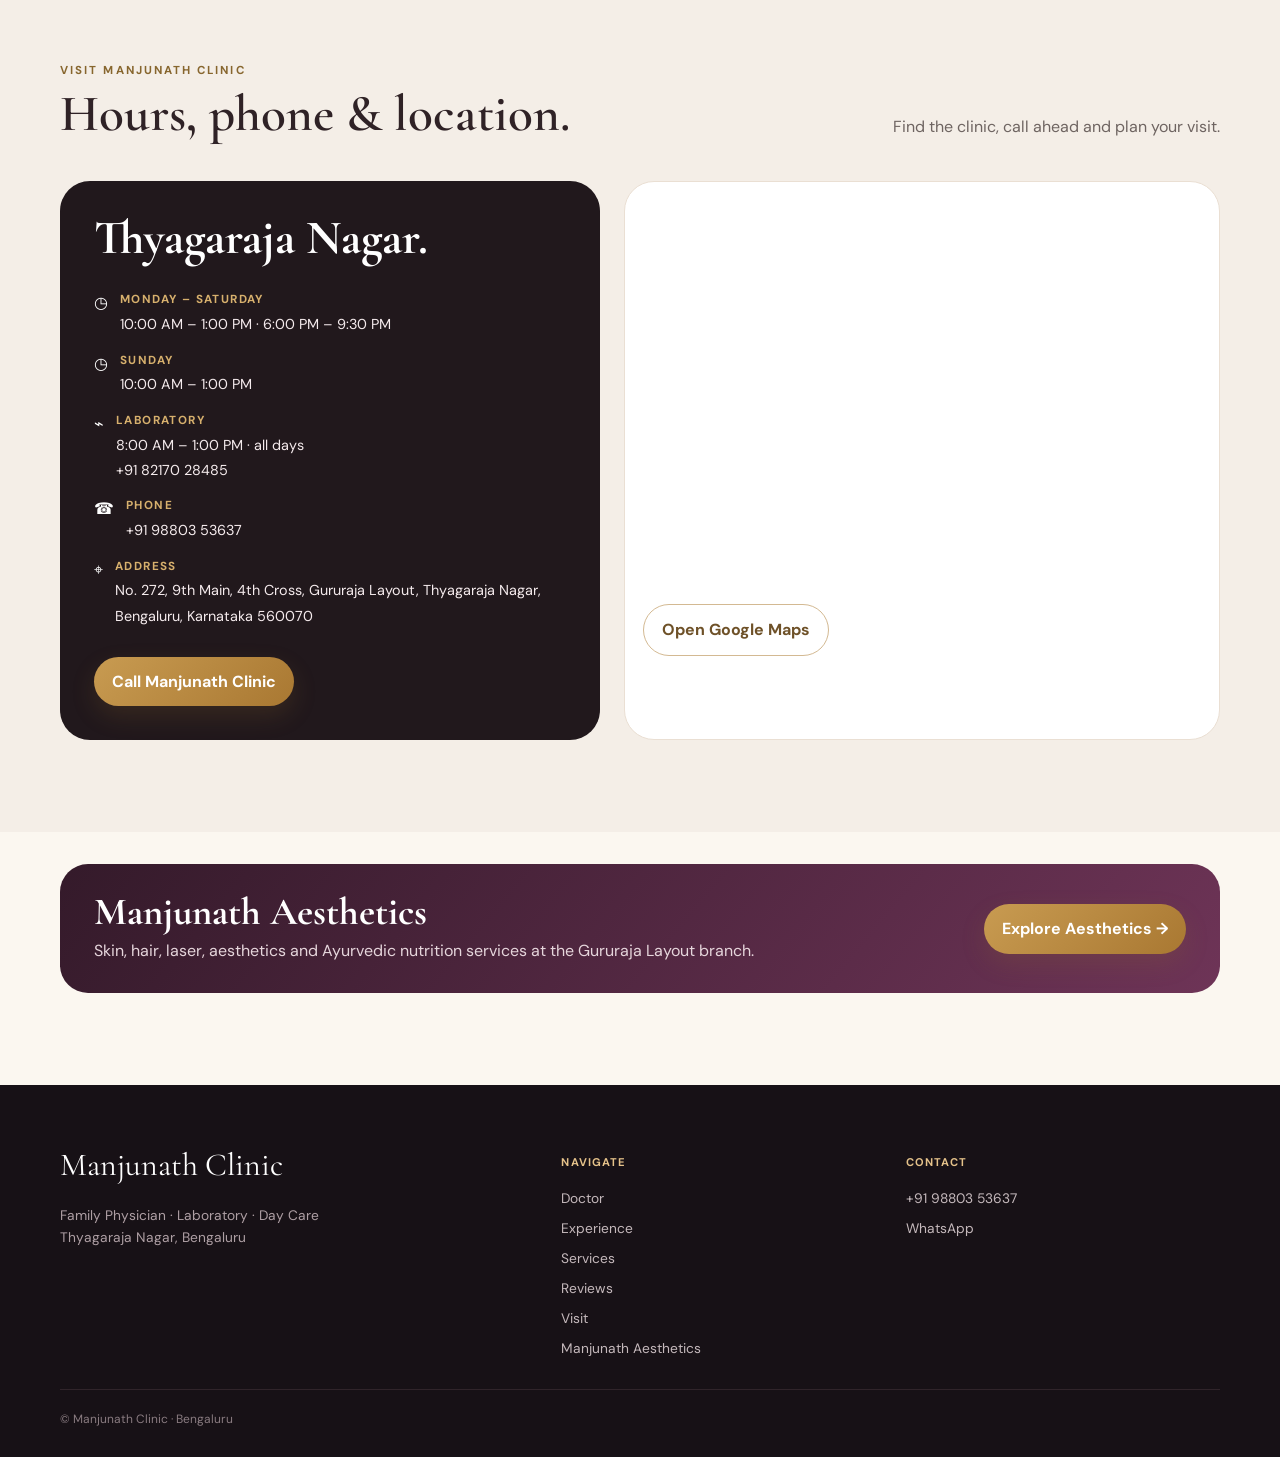
==== commit 26d4cf5f: "Add files via upload" ====
--- a/index.html
+++ b/index.html
@@ -79,7 +79,7 @@
 
     <section id="visit" style="background:#f4eee7"><div class="container reveal">
       <div class="section-head"><div><div class="kicker">Visit Manjunath Clinic</div><h2>Hours, phone & location.</h2></div><p>Find the clinic, call ahead and plan your visit.</p></div>
-      <div class="contact-wrap"><div class="contact-card"><h2>Thyagaraja Nagar.</h2><div class="contact-list"><div class="contact-line"><div>◷</div><div><b>Monday – Saturday</b><span>10:00 AM – 1:00 PM · 6:00 PM – 9:30 PM</span></div></div><div class="contact-line"><div>◷</div><div><b>Sunday</b><span>10:00 AM – 1:00 PM</span></div></div><div class="contact-line"><div>⌁</div><div><b>Laboratory</b><span>8:00 AM – 1:00 PM · all days</span></div></div><div class="contact-line"><div>☎</div><div><b>Phone</b><span>+91 98803 53637</span></div></div><div class="contact-line"><div>⌖</div><div><b>Address</b><span>No. 272, 9th Main, 4th Cross, Gururaja Layout, Thyagaraja Nagar, Bengaluru, Karnataka 560070</span></div></div></div><a class="cta cta-gold" href="tel:+919880353637">Call Manjunath Clinic</a></div><div class="map-card"><iframe src="https://maps.google.com/maps?q=Manjunath%20Clinic%20272%209th%20Main%204th%20Cross%20Gururaja%20Layout%20Thyagaraja%20Nagar%20Bengaluru&t=&z=15&ie=UTF8&iwloc=&output=embed" title="Manjunath Clinic map"></iframe><div class="map-actions"><a class="cta cta-outline" href="https://maps.google.com/?q=Manjunath%20Clinic%20272%209th%20Main%204th%20Cross%20Gururaja%20Layout%20Bengaluru" target="_blank" rel="noopener">Open Google Maps</a></div></div></div>
+      <div class="contact-wrap"><div class="contact-card"><h2>Thyagaraja Nagar.</h2><div class="contact-list"><div class="contact-line"><div>◷</div><div><b>Monday – Saturday</b><span>10:00 AM – 1:00 PM · 6:00 PM – 9:30 PM</span></div></div><div class="contact-line"><div>◷</div><div><b>Sunday</b><span>10:00 AM – 1:00 PM</span></div></div><div class="contact-line"><div>⌁</div><div><b>Laboratory</b><span>8:00 AM – 1:00 PM · all days</span><a href="tel:+918217028485">+91 82170 28485</a></div></div><div class="contact-line"><div>☎</div><div><b>Phone</b><span>+91 98803 53637</span></div></div><div class="contact-line"><div>⌖</div><div><b>Address</b><span>No. 272, 9th Main, 4th Cross, Gururaja Layout, Thyagaraja Nagar, Bengaluru, Karnataka 560070</span></div></div></div><a class="cta cta-gold" href="tel:+919880353637">Call Manjunath Clinic</a></div><div class="map-card"><iframe src="https://maps.google.com/maps?q=Manjunath%20Clinic%20272%209th%20Main%204th%20Cross%20Gururaja%20Layout%20Thyagaraja%20Nagar%20Bengaluru&t=&z=15&ie=UTF8&iwloc=&output=embed" title="Manjunath Clinic map"></iframe><div class="map-actions"><a class="cta cta-outline" href="https://maps.google.com/?q=Manjunath%20Clinic%20272%209th%20Main%204th%20Cross%20Gururaja%20Layout%20Bengaluru" target="_blank" rel="noopener">Open Google Maps</a></div></div></div>
     </div></section>
 
     <section id="aesthetics" style="padding-top:32px"><div class="container reveal"><div class="switch-banner"><div><h3>Manjunath Aesthetics</h3><p>Skin, hair, laser, aesthetics and Ayurvedic nutrition services at the Gururaja Layout branch.</p></div><a class="cta cta-gold" href="aesthetics.html">Explore Aesthetics →</a></div></div></section>
--- a/styles.css
+++ b/styles.css
@@ -59,7 +59,7 @@
 .testimonials{display:grid;grid-template-columns:repeat(4,1fr);gap:16px}.review{background:#fff;border:1px solid var(--line);border-radius:22px;padding:22px;display:flex;flex-direction:column;min-height:320px;min-width:0;overflow:hidden}.review img{display:block;width:100%;max-width:100%;height:auto;aspect-ratio:auto;object-fit:contain;object-position:center;border-radius:14px;margin:0 0 17px;background:#f7f1ec}.stars{color:#d49d2c;letter-spacing:2px;font-size:.8rem}.review p{font-size:.9rem;color:#51474a;margin:11px 0 18px}.review strong{font-size:.78rem;color:#7a6068;margin-top:auto}.review small{color:#9a8b8d}
 
 /* ---------- contact / location ---------- */
-.contact-wrap{display:grid;grid-template-columns:.95fr 1.05fr;gap:24px}.contact-card{background:#21181c;color:#fff;border-radius:30px;padding:34px}.contact-card h2{color:#fff;font-size:3rem}.contact-card p{color:#d8c9cd}.contact-list{display:grid;gap:14px;margin:28px 0}.contact-line{display:flex;gap:12px;align-items:flex-start}.contact-line b{display:block;font-size:.73rem;text-transform:uppercase;letter-spacing:.12em;color:#d7b06d;margin-bottom:2px}.contact-line span{color:#f5ebed;font-size:.9rem}.map-card{background:#fff;border:1px solid var(--line);border-radius:30px;padding:12px;overflow:hidden}.map-card iframe{width:100%;height:390px;border:0;border-radius:22px}.map-actions{display:flex;gap:10px;padding:12px 6px 4px;flex-wrap:wrap}
+.contact-wrap{display:grid;grid-template-columns:.95fr 1.05fr;gap:24px}.contact-card{background:#21181c;color:#fff;border-radius:30px;padding:34px}.contact-card h2{color:#fff;font-size:3rem}.contact-card p{color:#d8c9cd}.contact-list{display:grid;gap:14px;margin:28px 0}.contact-line{display:flex;gap:12px;align-items:flex-start}.contact-line b{display:block;font-size:.73rem;text-transform:uppercase;letter-spacing:.12em;color:#d7b06d;margin-bottom:2px}.contact-line span{color:#f5ebed;font-size:.9rem}.contact-line a{display:block;color:#f5ebed;font-size:.9rem;text-decoration:none;margin-top:2px}.contact-line a:hover{text-decoration:underline}.map-card{background:#fff;border:1px solid var(--line);border-radius:30px;padding:12px;overflow:hidden}.map-card iframe{width:100%;height:390px;border:0;border-radius:22px}.map-actions{display:flex;gap:10px;padding:12px 6px 4px;flex-wrap:wrap}
 
 /* ---------- clinic page ---------- */
 .clinic-hero{background:linear-gradient(120deg,#e9f0ec 0%,#fffdf9 54%,#eef5ee 100%)}.clinic-hero h1{color:#164a44;max-width:9ch}.clinic-hero .hero-photo{transform:none}.clinic-hero .hero-logo-card{width:170px}.clinic-cards{display:grid;grid-template-columns:repeat(3,1fr);gap:18px}.clinic-card{background:#fff;border:1px solid #dfe8e3;border-radius:22px;padding:23px}.clinic-card b{display:block;text-transform:uppercase;letter-spacing:.1em;font-size:.69rem;color:#1f6b62;margin-bottom:8px}.clinic-card span{color:#52615d;font-size:.88rem}.clinic-service-grid{display:grid;grid-template-columns:repeat(4,1fr);gap:14px}.clinic-service{background:#edf5f1;border-radius:17px;padding:18px;font-weight:600;color:#164a44;border:1px solid #dce8e1}.switch-banner{background:linear-gradient(130deg,#341a2a,#6e3457);color:#fff;border-radius:28px;padding:30px 34px;display:flex;justify-content:space-between;align-items:center;gap:22px}.switch-banner h3{color:#fff;font-size:2.4rem}.switch-banner p{color:#e6d6dc;margin:6px 0 0;max-width:64ch}
